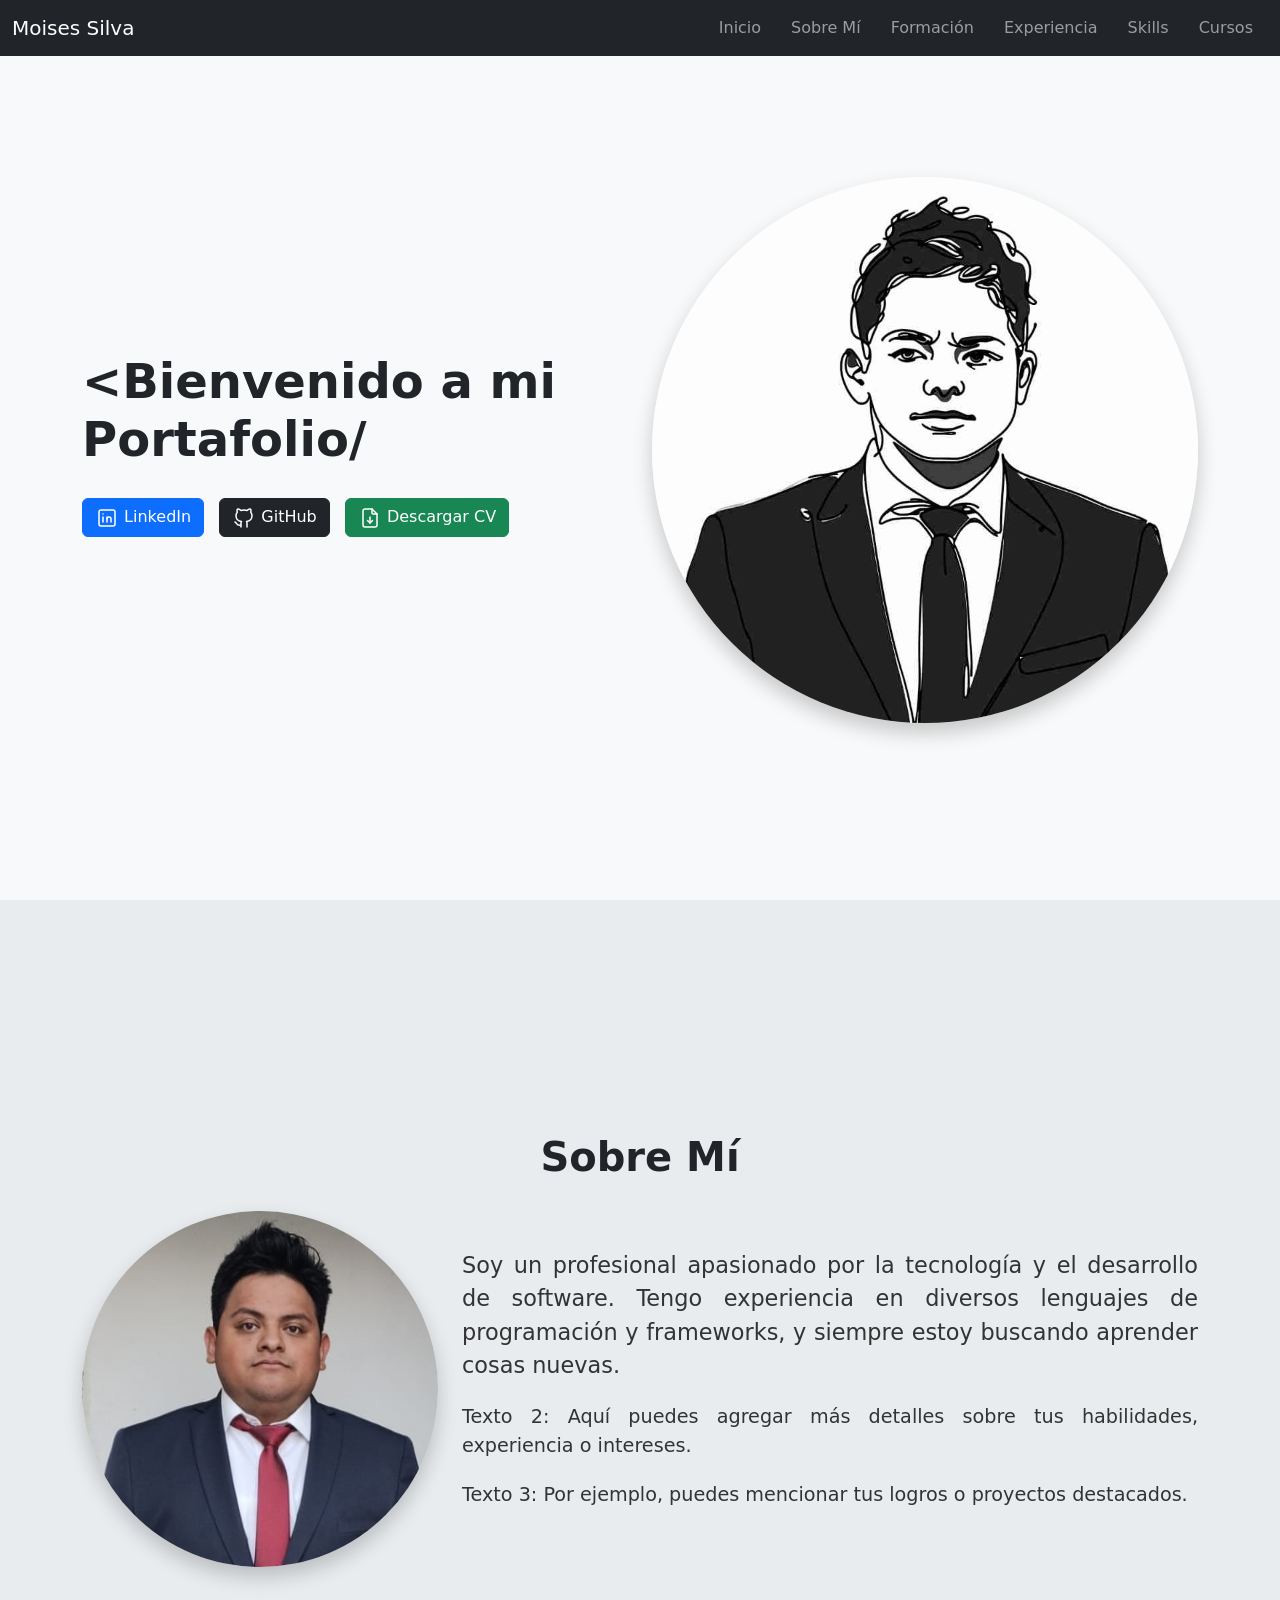
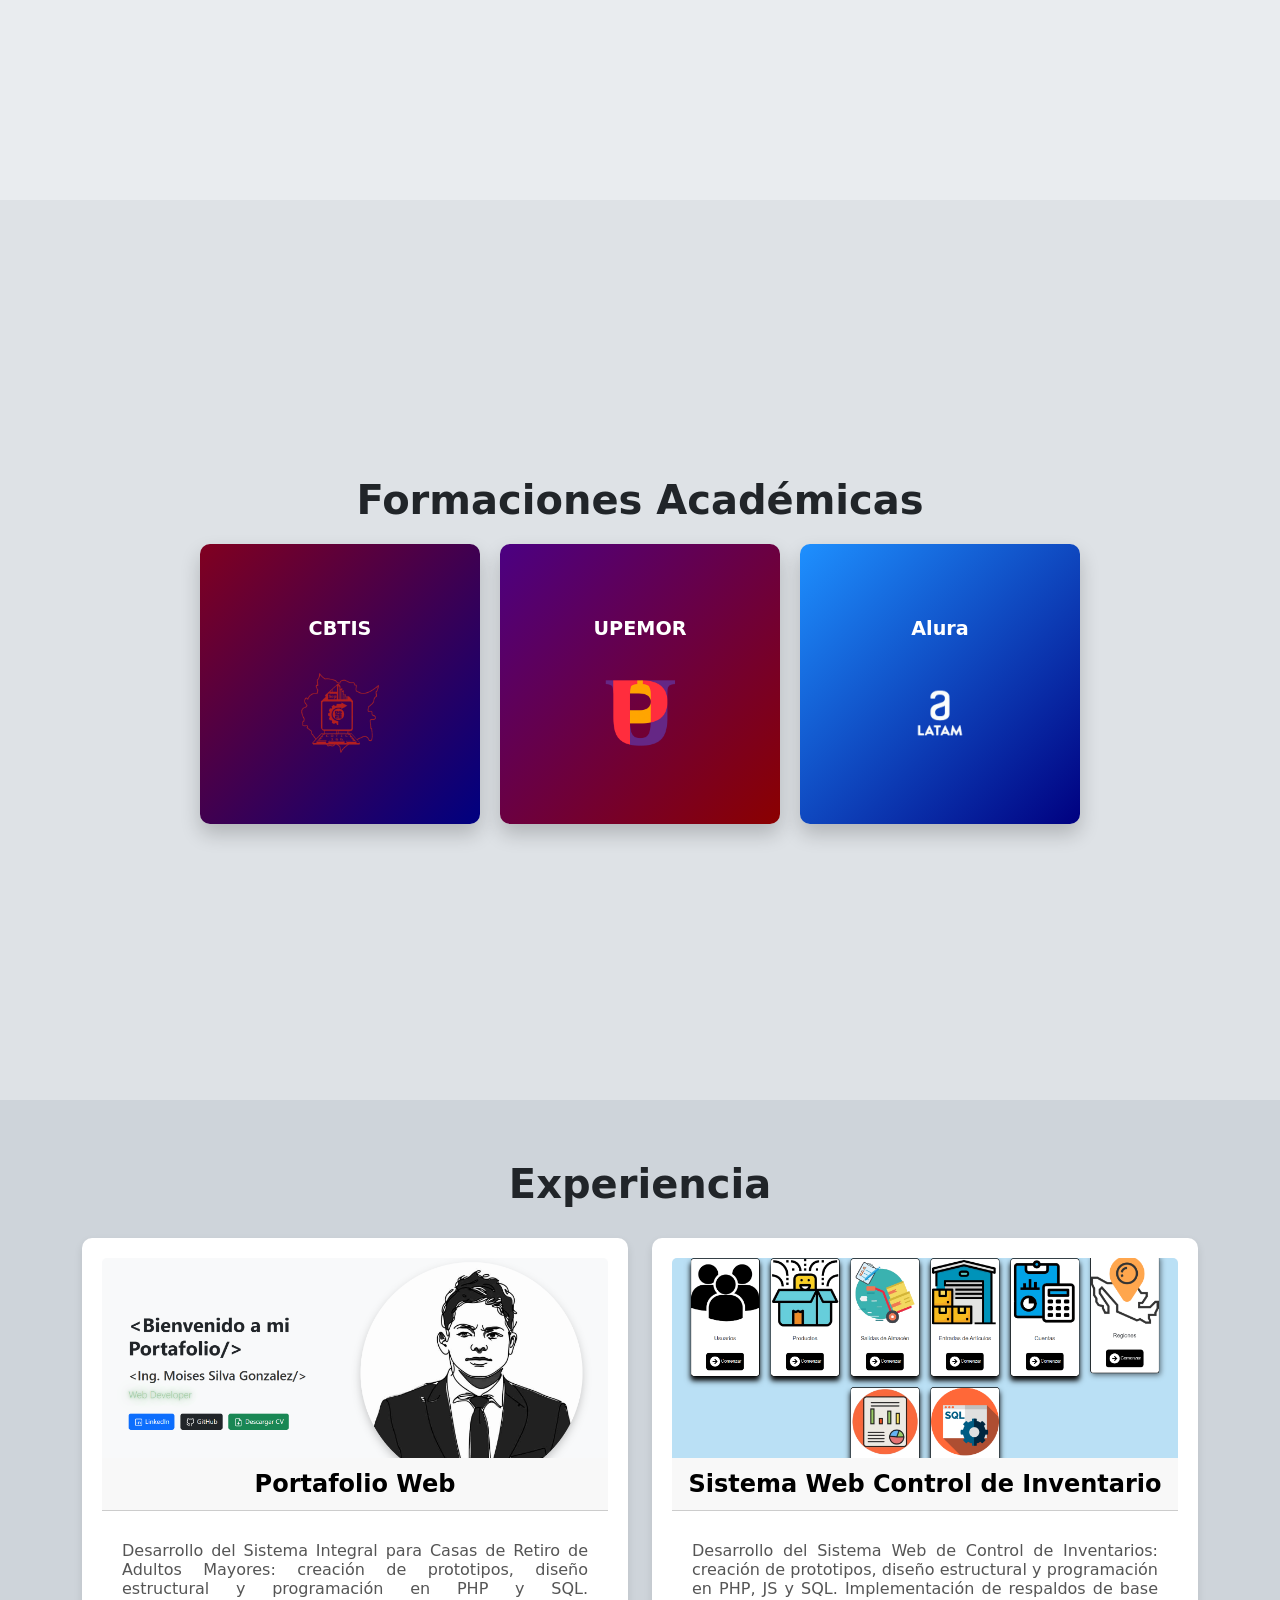
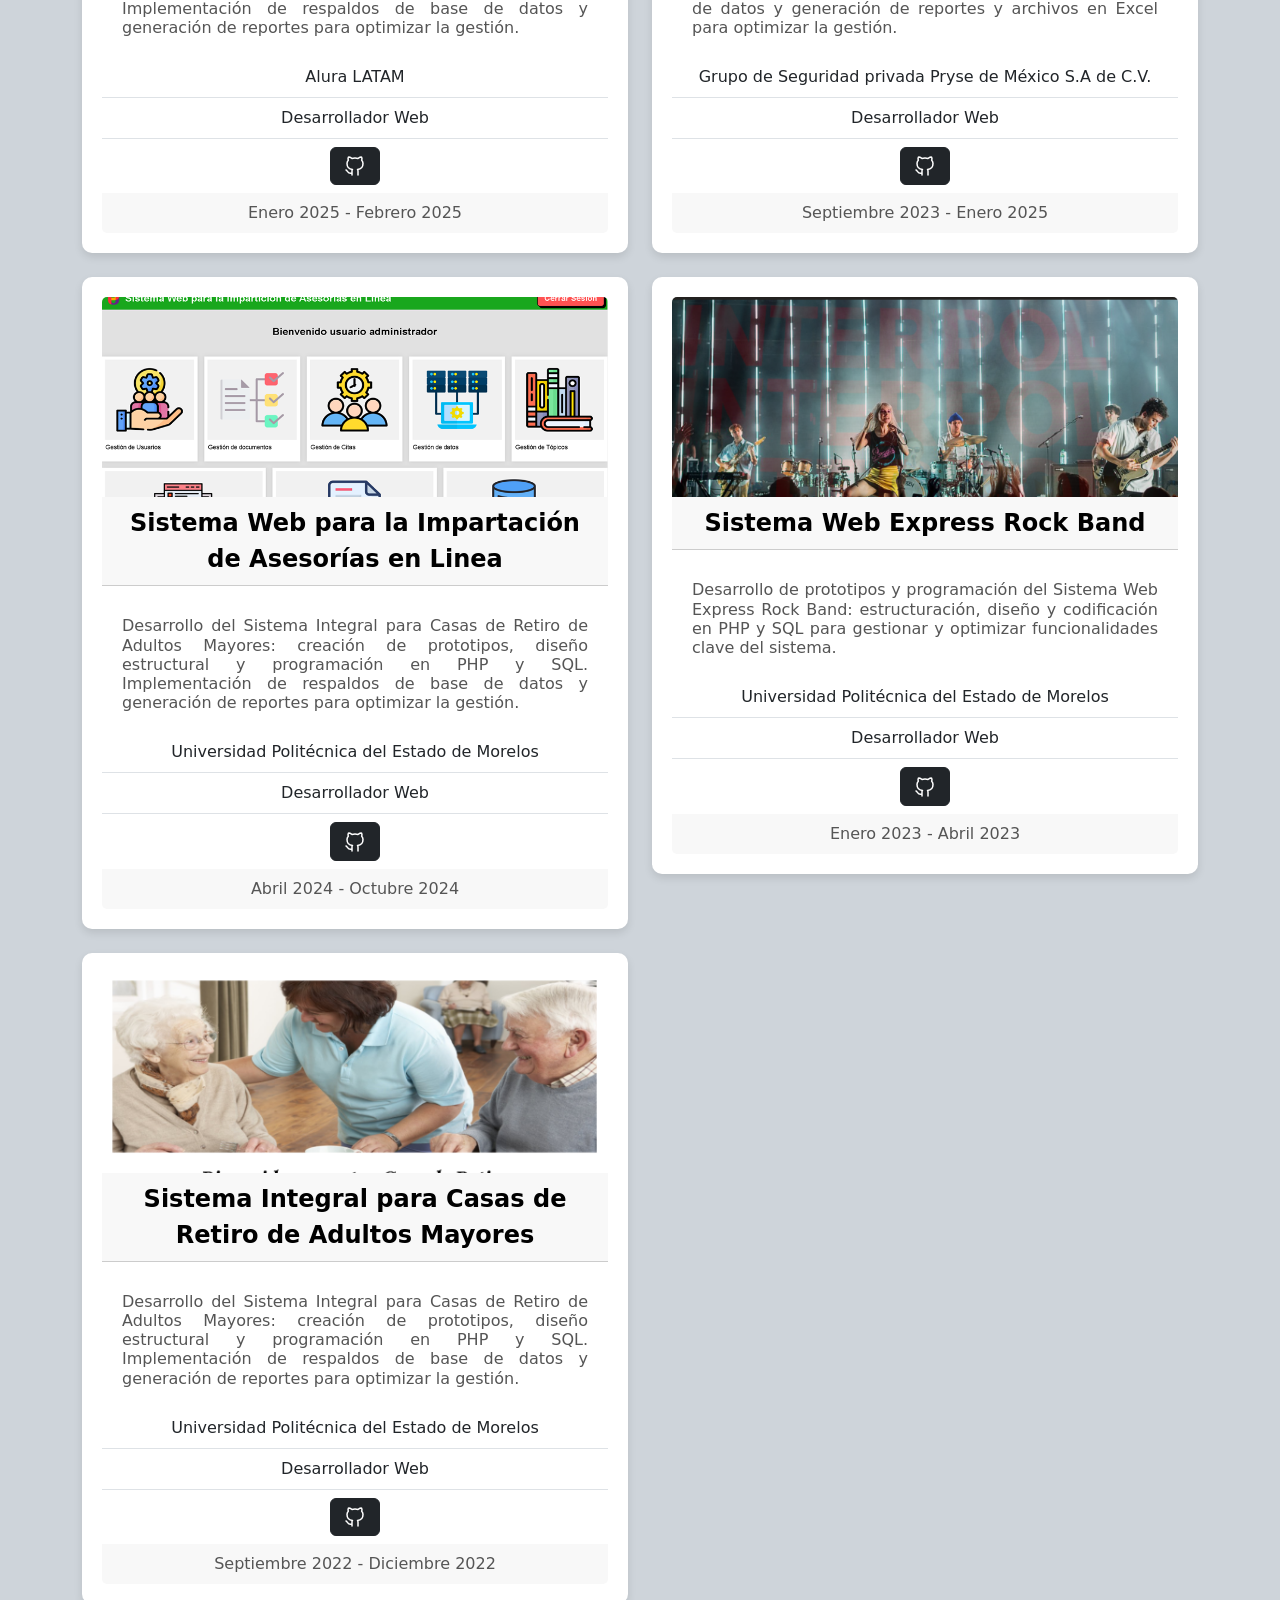
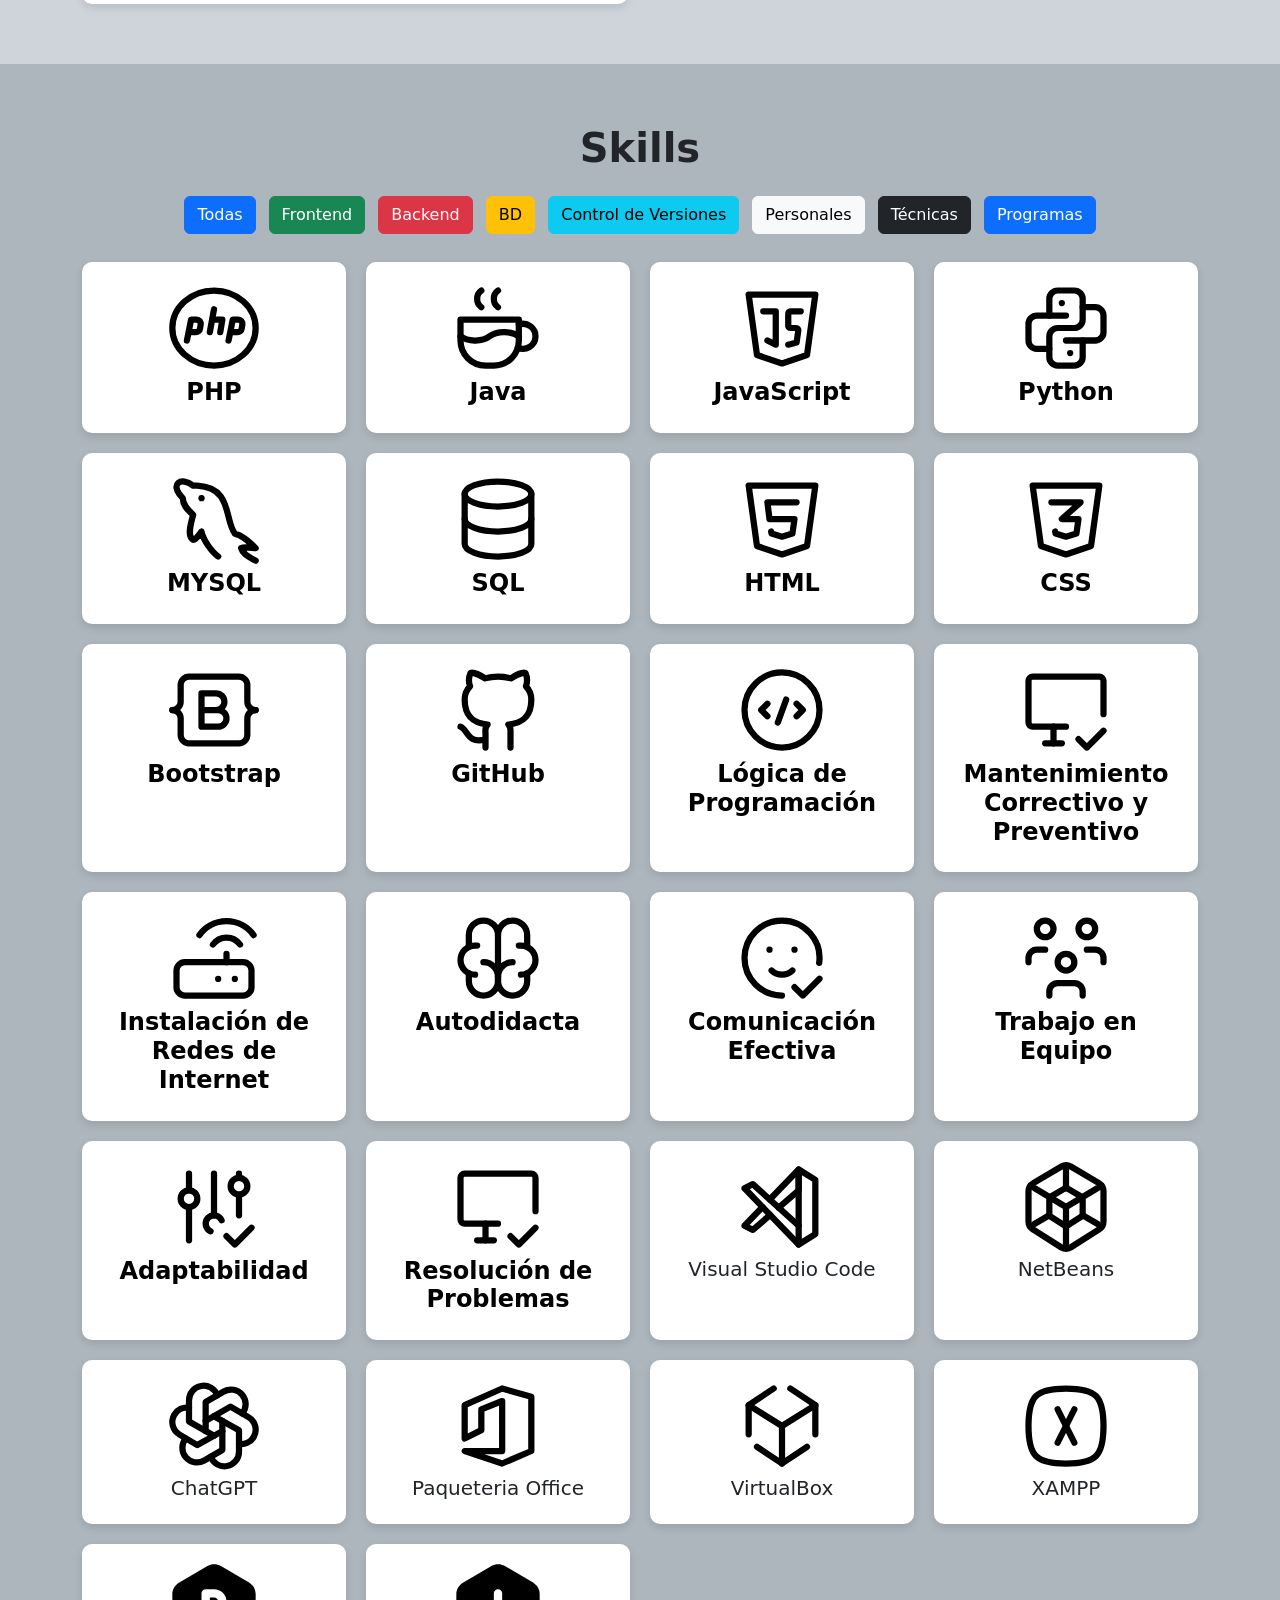
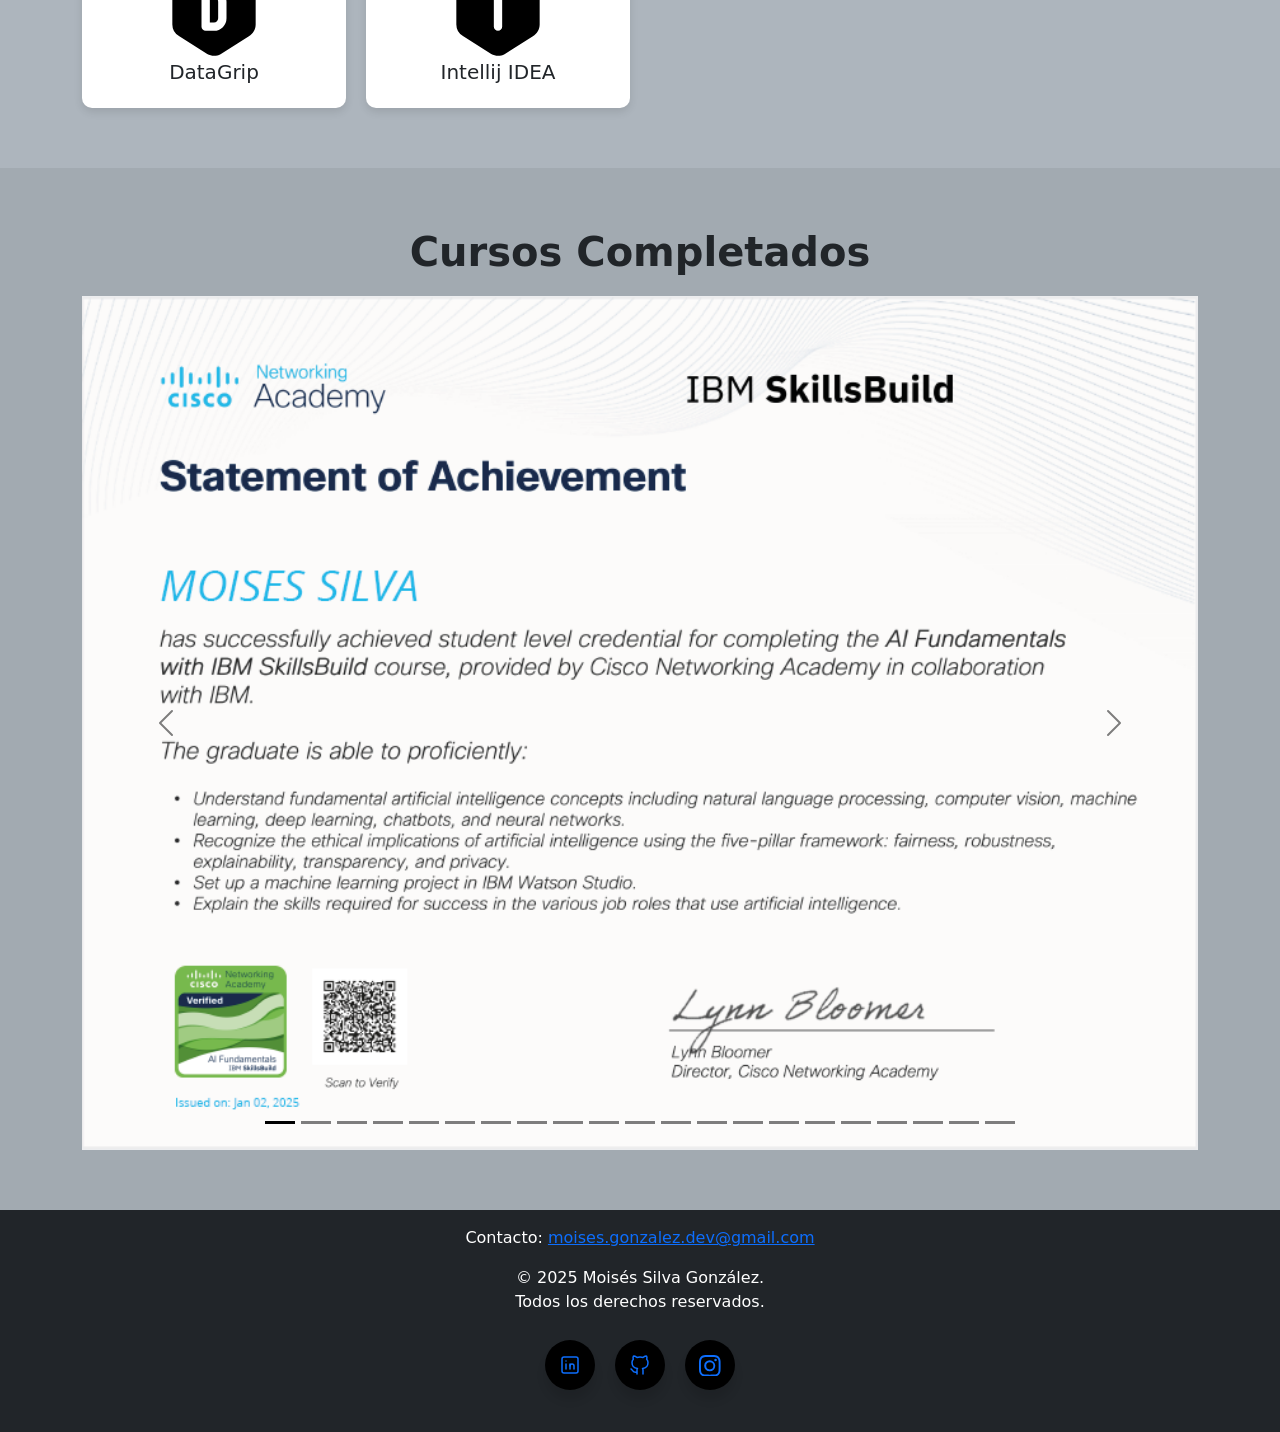
==== Dev_Portafolio.html @ c364f74c "Add files via upload" ====
<!DOCTYPE html>
<html lang="en">
<head>
    <meta charset="UTF-8">
    <meta name="viewport" content="width=device-width, initial-scale=1.0">
    <title>Sitio Web</title>
    <!-- Bootstrap 5.3.0 CSS -->
    <link href="https://cdn.jsdelivr.net/npm/bootstrap@5.3.0/dist/css/bootstrap.min.css" rel="stylesheet">

    <!-- Bootstrap 5.3.0 JS (incluye Popper.js) -->
    <script src="https://cdn.jsdelivr.net/npm/bootstrap@5.3.0/dist/js/bootstrap.bundle.min.js"></script>

    <!-- jQuery (solo si es necesario para tu proyecto) -->
    <script src="https://ajax.googleapis.com/ajax/libs/jquery/3.7.1/jquery.min.js"></script>

    <link rel="stylesheet" href="css/nav.css" type="text/css">
    <link rel="stylesheet" href="css/seccion_inicio.css" type="text/css">
    <link rel="stylesheet" href="css/seccion_sobre.css" type="text/css">
    <link rel="stylesheet" href="css/seccion_formacion.css" type="text/css">
    <link rel="stylesheet" href="css/seccion_experiencia.css" type="text/css">
    <link rel="stylesheet" href="css/seccion_skills.css" type="text/css">
    <link rel="stylesheet" href="css/footer.css" type="text/css">
</head>
<body>
    <!-- Navbar fijo -->
    <nav class="navbar navbar-expand-lg navbar-dark bg-dark fixed-top">
        <div class="container-fluid">
            <a class="navbar-brand" href="#inicio">Moises Silva</a>
            <button class="navbar-toggler" type="button" data-bs-toggle="collapse" data-bs-target="#navbarNav" aria-controls="navbarNav" aria-expanded="false" aria-label="Toggle navigation">
                <span class="navbar-toggler-icon"></span>
            </button>
            <div class="collapse navbar-collapse" id="navbarNav">
                <ul class="navbar-nav ms-auto">
                    <li class="nav-item"><a class="nav-link" href="#inicio">Inicio</a></li>
                    <li class="nav-item"><a class="nav-link" href="#sobre-mi">Sobre Mí</a></li>
                    <li class="nav-item"><a class="nav-link" href="#formaciones">Formación</a></li>
                    <li class="nav-item"><a class="nav-link" href="#experiencia">Experiencia</a></li>
                    <li class="nav-item"><a class="nav-link" href="#skills">Skills</a></li>
                    <li class="nav-item"><a class="nav-link" href="#curso">Cursos</a></li>
                </ul>
            </div>
        </div>
    </nav>

    <!-- Sección de Inicio -->
    <section id="inicio">
        <div class="container">
            <div class="row align-items-center">
                <!-- Columna izquierda: Texto y botones -->
                <div class="col-md-6">
                    <h1 id="bienvenido"></h1>
                    <h2 id="nombre"></h2>
                    <p id="profesion" class="lead"></p>
                    <div class="botones">
                        <a href="https://www.linkedin.com/in/moises-silva-gonzalez-07a4a12ba/" target="_blank" class="btn btn-primary">
                            <i class="bi bi-linkedin"></i> 
                            <svg xmlns="http://www.w3.org/2000/svg" viewBox="0 0 24 24" fill="none" stroke="currentColor" stroke-linecap="round" stroke-linejoin="round" width="24" height="24" stroke-width="1.5">
                                <path d="M4 4m0 2a2 2 0 0 1 2 -2h12a2 2 0 0 1 2 2v12a2 2 0 0 1 -2 2h-12a2 2 0 0 1 -2 -2z"></path>
                                <path d="M8 11l0 5"></path>
                                <path d="M8 8l0 .01"></path>
                                <path d="M12 16l0 -5"></path>
                                <path d="M16 16v-3a2 2 0 0 0 -4 0"></path>
                            </svg>
                            LinkedIn
                        </a>
                        <a href="https://github.com/Moises-Silva-Dev" target="_blank" class="btn btn-dark">
                            <i class="bi bi-github"></i>
                            <svg xmlns="http://www.w3.org/2000/svg" viewBox="0 0 24 24" fill="none" stroke="currentColor" stroke-linecap="round" stroke-linejoin="round" width="24" height="24" stroke-width="1.5">
                                <path d="M9 19c-4.3 1.4 -4.3 -2.5 -6 -3m12 5v-3.5c0 -1 .1 -1.4 -.5 -2c2.8 -.3 5.5 -1.4 5.5 -6a4.6 4.6 0 0 0 -1.3 -3.2a4.2 4.2 0 0 0 -.1 -3.2s-1.1 -.3 -3.5 1.3a12.3 12.3 0 0 0 -6.2 0c-2.4 -1.6 -3.5 -1.3 -3.5 -1.3a4.2 4.2 0 0 0 -.1 3.2a4.6 4.6 0 0 0 -1.3 3.2c0 4.6 2.7 5.7 5.5 6c-.6 .6 -.6 1.2 -.5 2v3.5"></path>
                            </svg> 
                            GitHub
                        </a>
                        <a href="cv.pdf" download class="btn btn-success">
                            <i class="bi bi-download"></i> 
                            <svg xmlns="http://www.w3.org/2000/svg" viewBox="0 0 24 24" fill="none" stroke="currentColor" stroke-linecap="round" stroke-linejoin="round" width="24" height="24" stroke-width="1.5">
                                <path d="M14 3v4a1 1 0 0 0 1 1h4"></path>
                                <path d="M17 21h-10a2 2 0 0 1 -2 -2v-14a2 2 0 0 1 2 -2h7l5 5v11a2 2 0 0 1 -2 2z"></path>
                                <path d="M12 17v-6"></path>
                                <path d="M9.5 14.5l2.5 2.5l2.5 -2.5"></path>
                            </svg>
                            Descargar CV
                        </a>
                    </div>
                </div>
                <!-- Columna derecha: Imagen -->
                <div class="col-md-6 text-center">
                    <img src="img/principal.jpg" alt="Moises Silva" class="img-fluid rounded-circle">
                </div>
            </div>
        </div>
    </section>

    <section id="sobre-mi">
        <div class="container">
            <center><h2>Sobre Mí</h2></center>
            <div class="row align-items-center">
                <!-- Columna izquierda: Foto -->
                <div class="col-md-4 text-center">
                    <img src="img/profile.jpg" alt="Moises Silva" class="img-fluid">
                </div>
                <!-- Columna derecha: Información -->
                <div class="col-md-8">
                    <p class="lead">Soy un profesional apasionado por la tecnología y el desarrollo de software. Tengo experiencia en diversos lenguajes de programación y frameworks, y siempre estoy buscando aprender cosas nuevas.</p>
                    <p>Texto 2: Aquí puedes agregar más detalles sobre tus habilidades, experiencia o intereses.</p>
                    <p>Texto 3: Por ejemplo, puedes mencionar tus logros o proyectos destacados.</p>
                </div>
            </div>
        </div>
    </section>

    <section id="formaciones">
        <div class="container">
            <h2>Formaciones Académicas</h2>
            <div class="formaciones-grid">
                <!-- Tarjeta 1: CBTis -->
                <div class="Cardfor" style="--color1: #000080; --color2: #800020;">
                    <div class="Cardfor-front-content">
                        <center>
                            <p>CBTIS</p>
                            <img src="img/cbtis.png" alt="CBTis" class="logo-img">
                        </center>
                    </div>
                    <div class="Cardfor-content">
                        <p class="Cardfor-heading">Centro de Bachillerato Tecnológico Industrial y de Servicios No. 166 "Pablo Torres Burgos"</p>
                        <p>Técnico en Programación</p>
                        <p>2017 - 2020</p>
                    </div>
                </div>

                <!-- Tarjeta 2: UPEMOR -->
                <div class="Cardfor" style="--color1: #8B0000; --color2: #4B0082;">
                    <div class="Cardfor-front-content">
                        <center>
                            <p>UPEMOR</p>
                            <img src="img/upemor.png" alt="UPEMOR" class="logo-img">
                        </center>
                    </div>
                    <div class="Cardfor-content">
                        <p class="Cardfor-heading">Universidad Politécnica del Estado de Morelos</p>
                        <p>Ingeniero en Tecnologías de la Información</p>
                        <p>2020 - 2024</p>
                    </div>
                </div>

                <!-- Tarjeta 3: Alura -->
                <div class="Cardfor" style="--color1: #000080; --color2: #1E90FF;">
                    <div class="Cardfor-front-content">
                        <center>
                            <p>Alura</p>
                            <img src="img/alura.png" alt="Alura" class="logo-img">
                        </center>
                    </div>
                    <div class="Cardfor-content">
                        <p class="Cardfor-heading">Alura LATAM</p>
                        <p>Programador Junior</p>
                        <p>2024 - 2025</p>
                    </div>
                </div>
            </div>
        </div>
    </section>

    <section id="experiencia">
        <div class="container">
            <center><h2>Experiencia</h2></center>
            <div class="row row-cols-1 row-cols-md-2 g-4">
                <!-- Tarjeta 1 -->
                <div class="col">
                    <div class="card card-1">
                        <img src="img/portafolio.png" class="card-img-top" alt="...">
                        <div class="card-header card-title">
                            Portafolio Web
                        </div>
                        <div class="card-body">
                            <h1 class="card-text">
                                Desarrollo del Sistema Integral para Casas de Retiro de Adultos Mayores: creación de prototipos, diseño estructural y programación en PHP y SQL. Implementación de respaldos de base de datos y generación de reportes para optimizar la gestión.
                            </h1>
                        </div>
                        <ul class="list-group list-group-flush">
                            <li class="list-group-item">
                                Alura LATAM
                            </li>
                            <li class="list-group-item">
                                Desarrollador Web
                            </li>
                            <li class="list-group-item">
                                <a class="btn btn-dark">
                                    <svg xmlns="http://www.w3.org/2000/svg" viewBox="0 0 24 24" fill="none" stroke="white" stroke-linecap="round" stroke-linejoin="round" width="24" height="24" stroke-width="1.5">
                                        <path d="M9 19c-4.3 1.4 -4.3 -2.5 -6 -3m12 5v-3.5c0 -1 .1 -1.4 -.5 -2c2.8 -.3 5.5 -1.4 5.5 -6a4.6 4.6 0 0 0 -1.3 -3.2a4.2 4.2 0 0 0 -.1 -3.2s-1.1 -.3 -3.5 1.3a12.3 12.3 0 0 0 -6.2 0c-2.4 -1.6 -3.5 -1.3 -3.5 -1.3a4.2 4.2 0 0 0 -.1 3.2a4.6 4.6 0 0 0 -1.3 3.2c0 4.6 2.7 5.7 5.5 6c-.6 .6 -.6 1.2 -.5 2v3.5"></path>
                                    </svg>
                                </a>
                            </li>
                        </ul>
                        <div class="card-footer">
                            <small class="card-text"> 
                                Enero 2025 - Febrero 2025
                            </small>
                        </div>
                    </div>
                </div>
                <!-- Tarjeta 2-->
                <div class="col">
                    <div class="card card-2">
                        <img src="img/almacen.png" class="card-img-top" alt="...">
                        <div class="card-header card-title">
                            Sistema Web Control de Inventario
                        </div>
                        <div class="card-body">
                            <h1 class="card-text">
                                Desarrollo del Sistema Web de Control de Inventarios: creación de prototipos, diseño estructural y programación en PHP, JS y SQL. Implementación de respaldos de base de datos y generación de reportes y archivos en Excel para optimizar la gestión.
                            </h1>
                        </div>
                        <ul class="list-group list-group-flush">
                            <li class="list-group-item">
                                Grupo de Seguridad privada Pryse de México S.A de C.V.
                            </li>
                            <li class="list-group-item">
                                Desarrollador Web
                            </li>
                            <li class="list-group-item">
                                <a class="btn btn-dark">
                                    <svg xmlns="http://www.w3.org/2000/svg" viewBox="0 0 24 24" fill="none" stroke="white" stroke-linecap="round" stroke-linejoin="round" width="24" height="24" stroke-width="1.5">
                                        <path d="M9 19c-4.3 1.4 -4.3 -2.5 -6 -3m12 5v-3.5c0 -1 .1 -1.4 -.5 -2c2.8 -.3 5.5 -1.4 5.5 -6a4.6 4.6 0 0 0 -1.3 -3.2a4.2 4.2 0 0 0 -.1 -3.2s-1.1 -.3 -3.5 1.3a12.3 12.3 0 0 0 -6.2 0c-2.4 -1.6 -3.5 -1.3 -3.5 -1.3a4.2 4.2 0 0 0 -.1 3.2a4.6 4.6 0 0 0 -1.3 3.2c0 4.6 2.7 5.7 5.5 6c-.6 .6 -.6 1.2 -.5 2v3.5"></path>
                                    </svg>
                                </a>
                            </li>
                        </ul>
                        <div class="card-footer">
                            <small class="card-text"> 
                                Septiembre 2023 - Enero 2025
                            </small>
                        </div>
                    </div>
                </div>
                <!-- Tarjeta 3 -->
                <div class="col">
                    <div class="card card-3">
                        <img src="img/asesoria.png" class="card-img-top" alt="...">
                        <div class="card-header card-title">
                            Sistema Web para la Impartación de Asesorías en Linea
                        </div>
                        <div class="card-body">
                            <h1 class="card-text">
                                Desarrollo del Sistema Integral para Casas de Retiro de Adultos Mayores: creación de prototipos, diseño estructural y programación en PHP y SQL. Implementación de respaldos de base de datos y generación de reportes para optimizar la gestión.
                            </h1>
                        </div>
                        <ul class="list-group list-group-flush">
                            <li class="list-group-item">
                                Universidad Politécnica del Estado de Morelos
                            </li>
                            <li class="list-group-item">
                                Desarrollador Web
                            </li>
                            <li class="list-group-item">
                                <a class="btn btn-dark">
                                    <svg xmlns="http://www.w3.org/2000/svg" viewBox="0 0 24 24" fill="none" stroke="white" stroke-linecap="round" stroke-linejoin="round" width="24" height="24" stroke-width="1.5">
                                        <path d="M9 19c-4.3 1.4 -4.3 -2.5 -6 -3m12 5v-3.5c0 -1 .1 -1.4 -.5 -2c2.8 -.3 5.5 -1.4 5.5 -6a4.6 4.6 0 0 0 -1.3 -3.2a4.2 4.2 0 0 0 -.1 -3.2s-1.1 -.3 -3.5 1.3a12.3 12.3 0 0 0 -6.2 0c-2.4 -1.6 -3.5 -1.3 -3.5 -1.3a4.2 4.2 0 0 0 -.1 3.2a4.6 4.6 0 0 0 -1.3 3.2c0 4.6 2.7 5.7 5.5 6c-.6 .6 -.6 1.2 -.5 2v3.5"></path>
                                    </svg>
                                </a>
                            </li>
                        </ul>
                        <div class="card-footer">
                            <small class="card-text"> 
                                Abril 2024 - Octubre 2024
                            </small>
                        </div>
                    </div>
                </div>
                <!-- Tarjeta 4 -->
                <div class="col">
                    <div class="card card-4">
                        <img src="img/rock.png" class="card-img-top" alt="...">
                        <div class="card-header card-title">
                            Sistema Web Express Rock Band
                        </div>
                        <div class="card-body">
                            <h1 class="card-text">
                                Desarrollo de prototipos y programación del Sistema Web Express Rock Band: estructuración, diseño y codificación en PHP y SQL para gestionar y optimizar funcionalidades clave del sistema.                            </h1>
                        </div>
                        <ul class="list-group list-group-flush">
                            <li class="list-group-item">
                                Universidad Politécnica del Estado de Morelos
                            </li>
                            <li class="list-group-item">
                                Desarrollador Web
                            </li>
                            <li class="list-group-item">
                                <a class="btn btn-dark">
                                    <svg xmlns="http://www.w3.org/2000/svg" viewBox="0 0 24 24" fill="none" stroke="white" stroke-linecap="round" stroke-linejoin="round" width="24" height="24" stroke-width="1.5">
                                        <path d="M9 19c-4.3 1.4 -4.3 -2.5 -6 -3m12 5v-3.5c0 -1 .1 -1.4 -.5 -2c2.8 -.3 5.5 -1.4 5.5 -6a4.6 4.6 0 0 0 -1.3 -3.2a4.2 4.2 0 0 0 -.1 -3.2s-1.1 -.3 -3.5 1.3a12.3 12.3 0 0 0 -6.2 0c-2.4 -1.6 -3.5 -1.3 -3.5 -1.3a4.2 4.2 0 0 0 -.1 3.2a4.6 4.6 0 0 0 -1.3 3.2c0 4.6 2.7 5.7 5.5 6c-.6 .6 -.6 1.2 -.5 2v3.5"></path>
                                    </svg>
                                </a>
                            </li>
                        </ul>
                        <div class="card-footer">
                            <small class="card-text"> 
                                Enero 2023 - Abril 2023
                            </small>
                        </div>
                    </div>
                </div>
                <!-- Tarjeta 5 -->
                <div class="col">
                    <div class="card border-success card-5">
                        <img src="img/retiro.png" class="card-img-top" alt="...">
                        <div class="card-header card-title">
                            Sistema Integral para Casas de Retiro de Adultos Mayores
                        </div>
                        <div class="card-body">
                            <h1 class="card-text">
                                Desarrollo del Sistema Integral para Casas de Retiro de Adultos Mayores: creación de prototipos, diseño estructural y programación en PHP y SQL. Implementación de respaldos de base de datos y generación de reportes para optimizar la gestión.
                            </h1>
                        </div>
                        <ul class="list-group list-group-flush">
                            <li class="list-group-item">
                                Universidad Politécnica del Estado de Morelos
                            </li>
                            <li class="list-group-item">
                                Desarrollador Web
                            </li>
                            <li class="list-group-item">
                                <a class="btn btn-dark">
                                    <svg xmlns="http://www.w3.org/2000/svg" viewBox="0 0 24 24" fill="none" stroke="white" stroke-linecap="round" stroke-linejoin="round" width="24" height="24" stroke-width="1.5">
                                        <path d="M9 19c-4.3 1.4 -4.3 -2.5 -6 -3m12 5v-3.5c0 -1 .1 -1.4 -.5 -2c2.8 -.3 5.5 -1.4 5.5 -6a4.6 4.6 0 0 0 -1.3 -3.2a4.2 4.2 0 0 0 -.1 -3.2s-1.1 -.3 -3.5 1.3a12.3 12.3 0 0 0 -6.2 0c-2.4 -1.6 -3.5 -1.3 -3.5 -1.3a4.2 4.2 0 0 0 -.1 3.2a4.6 4.6 0 0 0 -1.3 3.2c0 4.6 2.7 5.7 5.5 6c-.6 .6 -.6 1.2 -.5 2v3.5"></path>
                                    </svg>
                                </a>
                            </li>
                        </ul>
                        <div class="card-footer">
                            <small class="card-text"> 
                                Septiembre 2022 - Diciembre 2022
                            </small>
                        </div>
                    </div>
                </div>
            </div>
        </div>
    </section>

    <section id="skills">
        <div class="container">
            <h2>Skills</h2>
            <!-- Botones de filtrado -->
            <div class="text-center mb-4">
                <button class="btn btn-primary m-1" data-filter="all">Todas</button>
                <button class="btn btn-success m-1" data-filter="frontend">Frontend</button>
                <button class="btn btn-danger m-1" data-filter="backend">Backend</button>
                <button class="btn btn-warning m-1" data-filter="database">BD</button>
                <button class="btn btn-info m-1" data-filter="version-control">Control de Versiones</button>
                <button class="btn btn-light m-1" data-filter="personal">Personales</button>
                <button class="btn btn-dark m-1" data-filter="technical">Técnicas</button>
                <button class="btn btn-primary m-1" data-filter="programs">Programas</button>
            </div>
            <!-- Grid de tarjetas -->
            <div class="skills-grid">
                <!-- Tarjeta 1: PHP -->
                <div class="card p-3" data-category="backend" data-color="#7a86b8">
                    <center>
                        <svg xmlns="http://www.w3.org/2000/svg" viewBox="0 0 24 24" fill="none" stroke="currentColor" stroke-linecap="round" stroke-linejoin="round" width="100" height="100" stroke-width="1.5"> 
                            <path d="M12 12m-10 0a10 9 0 1 0 20 0a10 9 0 1 0 -20 0"></path> <path d="M5.5 15l.395 -1.974l.605 -3.026h1.32a1 1 0 0 1 .986 1.164l-.167 1a1 1 0 0 1 -.986 .836h-1.653"></path> 
                            <path d="M15.5 15l.395 -1.974l.605 -3.026h1.32a1 1 0 0 1 .986 1.164l-.167 1a1 1 0 0 1 -.986 .836h-1.653"></path> 
                            <path d="M12 7.5l-1 5.5"></path> 
                            <path d="M11.6 10h2.4l-.5 3"></path> 
                        </svg> 
                        <h5 class="card-title">PHP</h5>
                    </center>
                </div>
                <!-- Tarjeta 2: Java -->
                <div class="card p-3" data-category="backend" data-color="#007396">
                    <center>
                        <svg xmlns="http://www.w3.org/2000/svg" viewBox="0 0 24 24" fill="none" stroke="currentColor" stroke-linecap="round" stroke-linejoin="round" width="100" height="100" stroke-width="1.5"> 
                            <path d="M3 14c.83 .642 2.077 1.017 3.5 1c1.423 .017 2.67 -.358 3.5 -1c.83 -.642 2.077 -1.017 3.5 -1c1.423 -.017 2.67 .358 3.5 1"></path> 
                            <path d="M8 3a2.4 2.4 0 0 0 -1 2a2.4 2.4 0 0 0 1 2"></path> 
                            <path d="M12 3a2.4 2.4 0 0 0 -1 2a2.4 2.4 0 0 0 1 2"></path> 
                            <path d="M3 10h14v5a6 6 0 0 1 -6 6h-2a6 6 0 0 1 -6 -6v-5z"></path> 
                            <path d="M16.746 16.726a3 3 0 1 0 .252 -5.555"></path> 
                        </svg> 
                        <h5 class="card-title">Java</h5>
                    </center>
                    
                </div>
                <!-- Tarjeta 3: JavaScript -->
                <div class="card p-3" data-category="frontend" data-color="#ffe100bd">
                    <center>
                        <svg xmlns="http://www.w3.org/2000/svg" viewBox="0 0 24 24" fill="none" stroke="currentColor" stroke-linecap="round" stroke-linejoin="round" width="100" height="100" stroke-width="1.5"> 
                            <path d="M20 4l-2 14.5l-6 2l-6 -2l-2 -14.5z"></path> 
                            <path d="M7.5 8h3v8l-2 -1"></path> 
                            <path d="M16.5 8h-2.5a.5 .5 0 0 0 -.5 .5v3a.5 .5 0 0 0 .5 .5h1.423a.5 .5 0 0 1 .495 .57l-.418 2.93l-2 .5"></path> 
                        </svg> 
                        <h5 class="card-title">JavaScript</h5>
                    </center>
                </div>
                <!-- Tarjeta 4: Python -->
                <div class="card p-3" data-category="backend" data-color="#306998">
                    <center>
                        <svg xmlns="http://www.w3.org/2000/svg" viewBox="0 0 24 24" fill="none" stroke="currentColor" stroke-linecap="round" stroke-linejoin="round" width="100" height="100" stroke-width="1.5"> 
                            <path d="M12 9h-7a2 2 0 0 0 -2 2v4a2 2 0 0 0 2 2h3"></path> <path d="M12 15h7a2 2 0 0 0 2 -2v-4a2 2 0 0 0 -2 -2h-3"></path> 
                            <path d="M8 9v-4a2 2 0 0 1 2 -2h4a2 2 0 0 1 2 2v5a2 2 0 0 1 -2 2h-4a2 2 0 0 0 -2 2v5a2 2 0 0 0 2 2h4a2 2 0 0 0 2 -2v-4"></path> 
                            <path d="M11 6l0 .01"></path> <path d="M13 18l0 .01"></path> 
                        </svg> 
                        <h5 class="card-title">Python</h5>
                    </center>
                </div>
                <!-- Tarjeta 5: MYSQL -->
                <div class="card p-3" data-category="database" data-color="#00758F">
                    <center>
                        <svg xmlns="http://www.w3.org/2000/svg" viewBox="0 0 24 24" fill="none" stroke="currentColor" stroke-linecap="round" stroke-linejoin="round" width="100" height="100" stroke-width="1.5">
                            <path d="M13 21c-1.427 -1.026 -3.59 -3.854 -4 -6c-.486 .77 -1.501 2 -2 2c-1.499 -.888 -.574 -3.973 0 -6c-1.596 -1.433 -2.468 -2.458 -2.5 -4c-3.35 -3.44 -.444 -5.27 2.5 -3h1c8.482 .5 6.421 8.07 9 11.5c2.295 .522 3.665 2.254 5 3.5c-2.086 -.2 -2.784 -.344 -3.5 0c.478 1.64 2.123 2.2 3.5 3"></path>
                            <path d="M9 7h.01"></path>
                        </svg>
                        <h5 class="card-title">MYSQL</h5>
                    </center>
                </div>
                <!-- Tarjeta 6: SQL -->
                <div class="card p-3" data-category="database" data-color="#F7DC6F">
                    <center>
                        <svg xmlns="http://www.w3.org/2000/svg" viewBox="0 0 24 24" fill="none" stroke="currentColor" stroke-linecap="round" stroke-linejoin="round" width="100" height="100" stroke-width="1.5">
                            <path d="M12 6m-8 0a8 3 0 1 0 16 0a8 3 0 1 0 -16 0"></path>
                            <path d="M4 6v6a8 3 0 0 0 16 0v-6"></path>
                            <path d="M4 12v6a8 3 0 0 0 16 0v-6"></path>
                        </svg>
                        <h5 class="card-title">SQL</h5>
                    </center>
                </div>
                <!-- Tarjeta 7: HTML -->
                <div class="card p-3" data-category="frontend" data-color="#E34F26">
                    <center>
                        <svg xmlns="http://www.w3.org/2000/svg" viewBox="0 0 24 24" fill="none" stroke="currentColor" stroke-linecap="round" stroke-linejoin="round" width="100" height="100" stroke-width="1.5"> 
                            <path d="M20 4l-2 14.5l-6 2l-6 -2l-2 -14.5z"></path> 
                            <path d="M15.5 8h-7l.5 4h6l-.5 3.5l-2.5 .75l-2.5 -.75l-.1 -.5"></path> 
                        </svg> 
                        <h5 class="card-title">HTML</h5>
                    </center>
                </div>
                <!-- Tarjeta 8: CSS -->
                <div class="card p-3" data-category="frontend" data-color="#0033FF">
                    <center>
                        <svg xmlns="http://www.w3.org/2000/svg" viewBox="0 0 24 24" fill="none" stroke="currentColor" stroke-linecap="round" stroke-linejoin="round" width="100" height="100" stroke-width="1.5"> 
                            <path d="M20 4l-2 14.5l-6 2l-6 -2l-2 -14.5z"></path> 
                            <path d="M8.5 8h7l-4.5 4h4l-.5 3.5l-2.5 .75l-2.5 -.75l-.1 -.5"></path> 
                        </svg>
                        <h5 class="card-title">CSS</h5> 
                    </center>
                </div>
                <!-- Tarjeta 9: framework -->
                <div class="card p-3" data-category="frontend" data-color="#5F00A0">
                    <center>
                        <svg xmlns="http://www.w3.org/2000/svg" viewBox="0 0 24 24" fill="none" stroke="currentColor" stroke-linecap="round" stroke-linejoin="round" width="100" height="100" stroke-width="1.5">
                            <path d="M2 12a2 2 0 0 0 2 -2v-4a2 2 0 0 1 2 -2h12a2 2 0 0 1 2 2v4a2 2 0 0 0 2 2"></path>
                            <path d="M2 12a2 2 0 0 1 2 2v4a2 2 0 0 0 2 2h12a2 2 0 0 0 2 -2v-4a2 2 0 0 1 2 -2"></path>
                            <path d="M9 16v-8h3.5a2 2 0 1 1 0 4h-3.5h4a2 2 0 1 1 0 4h-4z"></path>
                        </svg>
                        <h5 class="card-title">Bootstrap</h5>
                    </center>
                </div>
                <!-- Tarjeta 10: Github -->
                <div class="card p-3" data-category="version-control" data-color="#5b51db">
                    <center>
                        <svg xmlns="http://www.w3.org/2000/svg" viewBox="0 0 24 24" fill="none" stroke="currentColor" stroke-linecap="round" stroke-linejoin="round" width="100" height="100" stroke-width="1.5">
                            <path d="M9 19c-4.3 1.4 -4.3 -2.5 -6 -3m12 5v-3.5c0 -1 .1 -1.4 -.5 -2c2.8 -.3 5.5 -1.4 5.5 -6a4.6 4.6 0 0 0 -1.3 -3.2a4.2 4.2 0 0 0 -.1 -3.2s-1.1 -.3 -3.5 1.3a12.3 12.3 0 0 0 -6.2 0c-2.4 -1.6 -3.5 -1.3 -3.5 -1.3a4.2 4.2 0 0 0 -.1 3.2a4.6 4.6 0 0 0 -1.3 3.2c0 4.6 2.7 5.7 5.5 6c-.6 .6 -.6 1.2 -.5 2v3.5"></path>
                        </svg>
                        <h5 class="card-title">GitHub</h5>
                    </center>
                </div>
                <!-- Tarjeta 11: Tecnica -->
                <div class="card p-3" data-category="technical" data-color="#E83845">
                    <center>
                        <svg xmlns="http://www.w3.org/2000/svg" viewBox="0 0 24 24" fill="none" stroke="currentColor" stroke-linecap="round" stroke-linejoin="round" width="100" height="100" stroke-width="1.5">
                            <path d="M8.5 13.5l-1.5 -1.5l1.5 -1.5"></path>
                            <path d="M15.5 10.5l1.5 1.5l-1.5 1.5"></path>
                            <path d="M12 12m-9 0a9 9 0 1 0 18 0a9 9 0 1 0 -18 0"></path>
                            <path d="M13 9.5l-2 5.5"></path>
                        </svg>
                        <h5 class="card-title">Lógica de Programación</h5>
                    </center>
                </div>
                <!-- Tarjeta 12: Tecnica -->
                <div class="card p-3" data-category="technical" data-color="#808000">
                    <center>
                        <svg xmlns="http://www.w3.org/2000/svg" viewBox="0 0 24 24" fill="none" stroke="currentColor" stroke-linecap="round" stroke-linejoin="round" width="100" height="100" stroke-width="1.5">
                            <path d="M12 16h-8a1 1 0 0 1 -1 -1v-10a1 1 0 0 1 1 -1h16a1 1 0 0 1 1 1v8"></path>
                            <path d="M15 19l2 2l4 -4"></path>
                            <path d="M7 20h4"></path>
                            <path d="M9 16v4"></path>
                        </svg>
                        <h5 class="card-title">Mantenimiento Correctivo y Preventivo</h5>
                    </center>
                </div>
                <!-- Tarjeta 13: Tecnica -->
                <div class="card p-3" data-category="technical" data-color="#11551A">
                    <center>
                        <svg xmlns="http://www.w3.org/2000/svg" viewBox="0 0 24 24" fill="none" stroke="currentColor" stroke-linecap="round" stroke-linejoin="round" width="100" height="100" stroke-width="1.5">
                            <path d="M3 13m0 2a2 2 0 0 1 2 -2h14a2 2 0 0 1 2 2v4a2 2 0 0 1 -2 2h-14a2 2 0 0 1 -2 -2z"></path>
                            <path d="M17 17l0 .01"></path>
                            <path d="M13 17l0 .01"></path>
                            <path d="M15 13l0 -2"></path>
                            <path d="M11.75 8.75a4 4 0 0 1 6.5 0"></path>
                            <path d="M8.5 6.5a8 8 0 0 1 13 0"></path>
                        </svg>
                        <h5 class="card-title">Instalación de Redes de Internet</h5>
                    </center>
                </div>
                <!-- Tarjeta 14: Personal -->
                <div class="card p-3" data-category="personal" data-color="#B74113">
                    <center>
                        <svg xmlns="http://www.w3.org/2000/svg" viewBox="0 0 24 24" fill="none" stroke="currentColor" stroke-linecap="round" stroke-linejoin="round" width="100" height="100" stroke-width="1.5">
                            <path d="M15.5 13a3.5 3.5 0 0 0 -3.5 3.5v1a3.5 3.5 0 0 0 7 0v-1.8"></path>
                            <path d="M8.5 13a3.5 3.5 0 0 1 3.5 3.5v1a3.5 3.5 0 0 1 -7 0v-1.8"></path>
                            <path d="M17.5 16a3.5 3.5 0 0 0 0 -7h-.5"></path>
                            <path d="M19 9.3v-2.8a3.5 3.5 0 0 0 -7 0"></path>
                            <path d="M6.5 16a3.5 3.5 0 0 1 0 -7h.5"></path>
                            <path d="M5 9.3v-2.8a3.5 3.5 0 0 1 7 0v10"></path>
                        </svg>
                        <h5 class="card-title">Autodidacta</h5>
                    </center>
                </div>
                <!-- Tarjeta 15: Personal -->
                <div class="card p-3" data-category="personal" data-color="#6D0026">
                    <center>
                        <svg xmlns="http://www.w3.org/2000/svg" viewBox="0 0 24 24" fill="none" stroke="currentColor" stroke-linecap="round" stroke-linejoin="round" width="100" height="100" stroke-width="1.5">
                            <path d="M20.925 13.163a8.998 8.998 0 0 0 -8.925 -10.163a9 9 0 0 0 0 18"></path>
                            <path d="M9 10h.01"></path>
                            <path d="M15 10h.01"></path>
                            <path d="M9.5 15c.658 .64 1.56 1 2.5 1s1.842 -.36 2.5 -1"></path>
                            <path d="M15 19l2 2l4 -4"></path>
                        </svg>
                        <h5 class="card-title">Comunicación Efectiva</h5>
                    </center>
                </div>
                <!-- Tarjeta 16: Personal -->
                <div class="card p-3" data-category="personal" data-color="#0F1F36">
                    <center>
                        <svg xmlns="http://www.w3.org/2000/svg" viewBox="0 0 24 24" fill="none" stroke="currentColor" stroke-linecap="round" stroke-linejoin="round" width="100" height="100" stroke-width="1.5">
                            <path d="M10 13a2 2 0 1 0 4 0a2 2 0 0 0 -4 0"></path>
                            <path d="M8 21v-1a2 2 0 0 1 2 -2h4a2 2 0 0 1 2 2v1"></path>
                            <path d="M15 5a2 2 0 1 0 4 0a2 2 0 0 0 -4 0"></path>
                            <path d="M17 10h2a2 2 0 0 1 2 2v1"></path>
                            <path d="M5 5a2 2 0 1 0 4 0a2 2 0 0 0 -4 0"></path>
                            <path d="M3 13v-1a2 2 0 0 1 2 -2h2"></path>
                        </svg>
                        <h5 class="card-title">Trabajo en Equipo</h5>
                    </center>
                </div>
                <!-- Tarjeta 17: Personal -->
                <div class="card p-3" data-category="personal" data-color="#85062F">
                    <center>
                        <svg xmlns="http://www.w3.org/2000/svg" viewBox="0 0 24 24" fill="none" stroke="currentColor" stroke-linecap="round" stroke-linejoin="round" width="100" height="100" stroke-width="1.5">
                            <path d="M4 10a2 2 0 1 0 4 0a2 2 0 0 0 -4 0"></path>
                            <path d="M6 4v4"></path>
                            <path d="M6 12v8"></path>
                            <path d="M13.823 15.176a2 2 0 1 0 -2.638 2.651"></path>
                            <path d="M12 4v10"></path>
                            <path d="M16 7a2 2 0 1 0 4 0a2 2 0 0 0 -4 0"></path>
                            <path d="M18 4v1"></path>
                            <path d="M18 9v5"></path>
                            <path d="M15 19l2 2l4 -4"></path>
                        </svg>
                        <h5 class="card-title">Adaptabilidad</h5>
                    </center>
                </div>
                <!-- Tarjeta 18: Personal -->
                <div class="card p-3" data-category="personal" data-color="#093F3F">
                    <center>
                        <svg xmlns="http://www.w3.org/2000/svg" viewBox="0 0 24 24" fill="none" stroke="currentColor" stroke-linecap="round" stroke-linejoin="round" width="100" height="100" stroke-width="1.5">
                            <path d="M12 16h-8a1 1 0 0 1 -1 -1v-10a1 1 0 0 1 1 -1h16a1 1 0 0 1 1 1v8"></path>
                            <path d="M15 19l2 2l4 -4"></path>
                            <path d="M7 20h4"></path>
                            <path d="M9 16v4"></path>
                        </svg>
                        <h5 class="card-title">Resolución de Problemas</h5>
                    </center>
                </div>
                <!-- Tarjeta 19: Programa -->
                <div class="card p-3" data-category="programs" data-color="#0078d7">
                    <center>
                        <svg xmlns="http://www.w3.org/2000/svg" viewBox="0 0 24 24" fill="none" stroke="currentColor" stroke-linecap="round" stroke-linejoin="round" width="100" height="100" stroke-width="1.5">
                            <path d="M16 3v18l4 -2.5v-13z"></path>
                            <path d="M9.165 13.903l-4.165 3.597l-2 -1l4.333 -4.5m1.735 -1.802l6.932 -7.198v5l-4.795 4.141"></path>
                            <path d="M16 16.5l-11 -10l-2 1l13 13.5"></path>
                        </svg>
                        <h5 class="card-litle">Visual Studio Code</h5>
                    </center>
                </div>
                <!-- Tarjeta 20: Programa -->
                <div class="card p-3" data-category="programs" data-color="#EA205E">
                    <center>
                        <svg xmlns="http://www.w3.org/2000/svg" viewBox="0 0 24 24" fill="none" stroke="currentColor" stroke-linecap="round" stroke-linejoin="round" width="100" height="100" stroke-width="1.5">
                            <path d="M19.875 6.27a2.225 2.225 0 0 1 1.125 1.948v7.284c0 .809 -.443 1.555 -1.158 1.948l-6.75 4.27a2.269 2.269 0 0 1 -2.184 0l-6.75 -4.27a2.225 2.225 0 0 1 -1.158 -1.948v-7.285c0 -.809 .443 -1.554 1.158 -1.947l6.75 -3.98a2.33 2.33 0 0 1 2.25 0l6.75 3.98h-.033z"></path>
                            <path d="M15.5 9.43a1 1 0 0 1 .5 .874v3.268a1 1 0 0 1 -.515 .874l-3 1.917a1 1 0 0 1 -.97 0l-3 -1.917a1 1 0 0 1 -.515 -.873v-3.269a1 1 0 0 1 .514 -.874l3 -1.786c.311 -.173 .69 -.173 1 0l3 1.787h-.014z"></path>
                            <path d="M12 21v-9l-7.5 -4.5"></path>
                            <path d="M12 12l7.5 -4.5"></path>
                            <path d="M12 3v4.5"></path>
                            <path d="M19.5 16l-3.5 -2"></path>
                            <path d="M8 14l-3.5 2"></path>
                        </svg>
                        <h5 class="card-litle">NetBeans</h5>
                    </center>
                </div>
                <!-- Tarjeta 21: Programa -->
                <div class="card p-3" data-category="programs" data-color="#74AA9C">
                    <center>
                        <svg xmlns="http://www.w3.org/2000/svg" viewBox="0 0 24 24" fill="none" stroke="currentColor" stroke-linecap="round" stroke-linejoin="round" width="100" height="100" stroke-width="1.5">
                            <path d="M11.217 19.384a3.501 3.501 0 0 0 6.783 -1.217v-5.167l-6 -3.35"></path>
                            <path d="M5.214 15.014a3.501 3.501 0 0 0 4.446 5.266l4.34 -2.534v-6.946"></path>
                            <path d="M6 7.63c-1.391 -.236 -2.787 .395 -3.534 1.689a3.474 3.474 0 0 0 1.271 4.745l4.263 2.514l6 -3.348"></path>
                            <path d="M12.783 4.616a3.501 3.501 0 0 0 -6.783 1.217v5.067l6 3.45"></path>
                            <path d="M18.786 8.986a3.501 3.501 0 0 0 -4.446 -5.266l-4.34 2.534v6.946"></path>
                            <path d="M18 16.302c1.391 .236 2.787 -.395 3.534 -1.689a3.474 3.474 0 0 0 -1.271 -4.745l-4.308 -2.514l-5.955 3.42"></path>
                        </svg>
                        <h5 class="card-litle">ChatGPT</h5>
                    </center>
                </div>
                <!-- Tarjeta 22: Programa -->
                <div class="card p-3" data-category="technical" data-color="#DC3E15">
                    <center>
                        <svg xmlns="http://www.w3.org/2000/svg" viewBox="0 0 24 24" fill="none" stroke="currentColor" stroke-linecap="round" stroke-linejoin="round" width="100" height="100" stroke-width="1.5">
                            <path d="M4 18h9v-12l-5 2v5l-4 2v-8l9 -4l7 2v13l-7 3z"></path>
                        </svg>
                        <h5 class="card-litle">Paqueteria Office</h5>
                    </center>
                </div>
                <!-- Tarjeta 23: Programa -->
                <div class="card p-3" data-category="programs" data-color="#3D5070">
                    <center>
                        <svg xmlns="http://www.w3.org/2000/svg" viewBox="0 0 24 24" fill="none" stroke="currentColor" stroke-linecap="round" stroke-linejoin="round" width="100" height="100" stroke-width="1.5">
                            <path d="M14 3l6 4v7"></path>
                            <path d="M18 17l-6 4l-6 -4"></path>
                            <path d="M4 14v-7l6 -4"></path>
                            <path d="M4 7l8 5v9"></path>
                            <path d="M20 7l-8 5"></path>
                        </svg>
                        <h5 class="card-litle">VirtualBox</h5>
                    </center>
                </div>
                <!-- Tarjeta 24: Programa -->
                <div class="card p-3" data-category="programs" data-color="#FB7A24">
                    <center>
                        <svg xmlns="http://www.w3.org/2000/svg" viewBox="0 0 24 24" fill="none" stroke="currentColor" stroke-linecap="round" stroke-linejoin="round" width="100" height="100" stroke-width="1.5">
                            <path d="M10 8l4 8"></path>
                            <path d="M10 16l4 -8"></path>
                            <path d="M12 3c7.2 0 9 1.8 9 9s-1.8 9 -9 9s-9 -1.8 -9 -9s1.8 -9 9 -9z"></path>
                        </svg>
                        <h5 class="card-litle">XAMPP</h5>
                    </center>
                </div>
                <!-- Tarjeta 25: Programa -->
                <div class="card p-3" data-category="programs" data-color="#48d1cc">
                    <center>
                        <svg xmlns="http://www.w3.org/2000/svg" viewBox="0 0 24 24" fill="currentColor" width="100" height="100">
                            <path d="M13.666 1.429l6.75 3.98l.096 .063l.093 .078l.106 .074a3.22 3.22 0 0 1 1.284 2.39l.005 .204v7.284c0 1.175 -.643 2.256 -1.623 2.793l-6.804 4.302c-.98 .538 -2.166 .538 -3.2 -.032l-6.695 -4.237a3.23 3.23 0 0 1 -1.678 -2.826v-7.285c0 -1.106 .57 -2.128 1.476 -2.705l6.95 -4.098c1 -.552 2.214 -.552 3.24 .015m-1.666 5.571h-2a1 1 0 0 0 -1 1v8a1 1 0 0 0 1 1h2a3 3 0 0 0 3 -3v-4a3 3 0 0 0 -3 -3m0 2a1 1 0 0 1 1 1v4a1 1 0 0 1 -1 1h-1v-6z"></path>
                        </svg>
                        <h5 class="card-litle">DataGrip</h5>
                    </center>
                </div>
                <!-- Tarjeta 65: Programa -->
                <div class="card p-3" data-category="programs" data-color="#ff00ff">
                    <center>
                        <svg xmlns="http://www.w3.org/2000/svg" viewBox="0 0 24 24" fill="currentColor" width="100" height="100">
                            <path d="M13.666 1.429l6.75 3.98l.096 .063l.093 .078l.106 .074a3.22 3.22 0 0 1 1.284 2.39l.005 .204v7.284c0 1.175 -.643 2.256 -1.623 2.793l-6.804 4.302c-.98 .538 -2.166 .538 -3.2 -.032l-6.695 -4.237a3.23 3.23 0 0 1 -1.678 -2.826v-7.285c0 -1.106 .57 -2.128 1.476 -2.705l6.95 -4.098c1 -.552 2.214 -.552 3.24 .015m-1.666 5.571a1 1 0 0 0 -1 1v8a1 1 0 0 0 2 0v-8a1 1 0 0 0 -1 -1"></path>
                        </svg>
                        <h5 class="card-litle">Intellij IDEA</h5>
                    </center>
                </div>
        </div>
    </section>

    <section id="curso">
        <div class="container">
            <center><h2>Cursos Completados</h2></center>  
            <div id="carouselExampleIndicators" class="carousel carousel-dark slide">
                <div class="carousel-indicators">
                    <button type="button" data-bs-target="#carouselExampleIndicators" data-bs-slide-to="0" class="active" aria-current="true" aria-label="Slide 1"></button>
                    <button type="button" data-bs-target="#carouselExampleIndicators" data-bs-slide-to="1" aria-label="Slide 2"></button>
                    <button type="button" data-bs-target="#carouselExampleIndicators" data-bs-slide-to="2" aria-label="Slide 3"></button>
                    <button type="button" data-bs-target="#carouselExampleIndicators" data-bs-slide-to="3" aria-label="Slide 4"></button>
                    <button type="button" data-bs-target="#carouselExampleIndicators" data-bs-slide-to="4" aria-label="Slide 5"></button>
                    <button type="button" data-bs-target="#carouselExampleIndicators" data-bs-slide-to="5" aria-label="Slide 6"></button>
                    <button type="button" data-bs-target="#carouselExampleIndicators" data-bs-slide-to="6" aria-label="Slide 7"></button>
                    <button type="button" data-bs-target="#carouselExampleIndicators" data-bs-slide-to="7" aria-label="Slide 8"></button>
                    <button type="button" data-bs-target="#carouselExampleIndicators" data-bs-slide-to="8" aria-label="Slide 9"></button>
                    <button type="button" data-bs-target="#carouselExampleIndicators" data-bs-slide-to="9" aria-label="Slide 10"></button>
                    <button type="button" data-bs-target="#carouselExampleIndicators" data-bs-slide-to="10" aria-label="Slide 11"></button>
                    <button type="button" data-bs-target="#carouselExampleIndicators" data-bs-slide-to="11" aria-label="Slide 12"></button>
                    <button type="button" data-bs-target="#carouselExampleIndicators" data-bs-slide-to="12" aria-label="Slide 13"></button>
                    <button type="button" data-bs-target="#carouselExampleIndicators" data-bs-slide-to="13" aria-label="Slide 14"></button>
                    <button type="button" data-bs-target="#carouselExampleIndicators" data-bs-slide-to="14" aria-label="Slide 15"></button>
                    <button type="button" data-bs-target="#carouselExampleIndicators" data-bs-slide-to="15" aria-label="Slide 16"></button>
                    <button type="button" data-bs-target="#carouselExampleIndicators" data-bs-slide-to="16" aria-label="Slide 17"></button>
                    <button type="button" data-bs-target="#carouselExampleIndicators" data-bs-slide-to="17" aria-label="Slide 18"></button>
                    <button type="button" data-bs-target="#carouselExampleIndicators" data-bs-slide-to="18" aria-label="Slide 19"></button>
                    <button type="button" data-bs-target="#carouselExampleIndicators" data-bs-slide-to="19" aria-label="Slide 20"></button>
                    <button type="button" data-bs-target="#carouselExampleIndicators" data-bs-slide-to="20" aria-label="Slide 21"></button>
                </div>
                <div class="carousel-inner">
                    <div class="carousel-item active">
                        <img src="img/curso1.png" class="d-block w-100" alt="...">
                    </div>
                    <div class="carousel-item">
                        <img src="img/curso2.png" class="d-block w-100" alt="...">
                    </div>
                    <div class="carousel-item">
                        <img src="img/curso3.png" class="d-block w-100" alt="...">
                    </div>
                    <div class="carousel-item">
                        <img src="img/curso4.png" class="d-block w-100" alt="...">
                    </div>
                    <div class="carousel-item">
                        <img src="img/curso5.png" class="d-block w-100" alt="...">
                    </div>
                    <div class="carousel-item">
                        <img src="img/curso6.png" class="d-block w-100" alt="...">
                    </div>
                    <div class="carousel-item">
                        <img src="img/curso7.png" class="d-block w-100" alt="...">
                    </div>
                    <div class="carousel-item">
                        <img src="img/curso8.png" class="d-block w-100" alt="...">
                    </div>
                    <div class="carousel-item">
                        <img src="img/curso9.png" class="d-block w-100" alt="...">
                    </div>
                    <div class="carousel-item">
                        <img src="img/curso10.png" class="d-block w-100" alt="...">
                    </div>
                    <div class="carousel-item">
                        <img src="img/curso11.png" class="d-block w-100" alt="...">
                    </div>
                    <div class="carousel-item">
                        <img src="img/curso12.png" class="d-block w-100" alt="...">
                    </div>
                    <div class="carousel-item">
                        <img src="img/curso13.png" class="d-block w-100" alt="...">
                    </div>
                    <div class="carousel-item">
                        <img src="img/curso14.png" class="d-block w-100" alt="...">
                    </div>
                    <div class="carousel-item">
                        <img src="img/curso15.png" class="d-block w-100" alt="...">
                    </div>
                    <div class="carousel-item">
                        <img src="img/curso16.png" class="d-block w-100" alt="...">
                    </div>
                    <div class="carousel-item">
                        <img src="img/curso17.png" class="d-block w-100" alt="...">
                    </div>
                    <div class="carousel-item">
                        <img src="img/curso18.png" class="d-block w-100" alt="...">
                    </div>
                    <div class="carousel-item">
                        <img src="img/curso19.png" class="d-block w-100" alt="...">
                    </div>
                    <div class="carousel-item">
                        <img src="img/curso20.png" class="d-block w-100" alt="...">
                    </div>
                    <div class="carousel-item">
                        <img src="img/curso21.png" class="d-block w-100" alt="...">
                    </div>
                </div>
                <button class="carousel-control-prev" type="button" data-bs-target="#carouselExampleIndicators" data-bs-slide="prev">
                    <span class="carousel-control-prev-icon" aria-hidden="true"></span>
                    <span class="visually-hidden">Previous</span>
                </button>
                <button class="carousel-control-next" type="button" data-bs-target="#carouselExampleIndicators" data-bs-slide="next">
                    <span class="carousel-control-next-icon" aria-hidden="true"></span>
                    <span class="visually-hidden">Next</span>
                </button>
            </div>
        </div>
    </section>
    </div>

    <!-- Footer -->
    <footer id="contacto" class="bg-dark text-white text-center py-3">
        <p>Contacto: <a href="mailto:moises.gonzalez.dev@gmail.com"> moises.gonzalez.dev@gmail.com </a></p>
        <p>&copy; 2025 Moisés Silva González. <br>Todos los derechos reservados.</p>
        <ul class="wrapper">
            <a href="https://www.linkedin.com/in/moises-silva-gonzalez-07a4a12ba/">            
                <li class="icon facebook">
                    <span class="tooltip">Linkedlin</span>
                    <svg xmlns="http://www.w3.org/2000/svg" viewBox="0 0 24 24" fill="none" stroke="currentColor" stroke-linecap="round" stroke-linejoin="round" width="24" height="24" stroke-width="1.5">
                        <path d="M4 4m0 2a2 2 0 0 1 2 -2h12a2 2 0 0 1 2 2v12a2 2 0 0 1 -2 2h-12a2 2 0 0 1 -2 -2z"></path>
                        <path d="M8 11l0 5"></path>
                        <path d="M8 8l0 .01"></path>
                        <path d="M12 16l0 -5"></path>
                        <path d="M16 16v-3a2 2 0 0 0 -4 0"></path>
                    </svg>
                </li>
            </a>
            <a href="https://github.com/Moises-Silva-Dev">
                <li class="icon twitter">
                    <span class="tooltip">GitHub</span>
                    <svg xmlns="http://www.w3.org/2000/svg" viewBox="0 0 24 24" fill="none" stroke="currentColor" stroke-linecap="round" stroke-linejoin="round" width="24" height="24" stroke-width="1.5">
                        <path d="M9 19c-4.3 1.4 -4.3 -2.5 -6 -3m12 5v-3.5c0 -1 .1 -1.4 -.5 -2c2.8 -.3 5.5 -1.4 5.5 -6a4.6 4.6 0 0 0 -1.3 -3.2a4.2 4.2 0 0 0 -.1 -3.2s-1.1 -.3 -3.5 1.3a12.3 12.3 0 0 0 -6.2 0c-2.4 -1.6 -3.5 -1.3 -3.5 -1.3a4.2 4.2 0 0 0 -.1 3.2a4.6 4.6 0 0 0 -1.3 3.2c0 4.6 2.7 5.7 5.5 6c-.6 .6 -.6 1.2 -.5 2v3.5"></path>
                    </svg>
                </li>
            </a>
            <a href="https://www.instagram.com">
                <li class="icon instagram">
                    <span class="tooltip">Instagram</span>
                    <svg xmlns="http://www.w3.org/2000/svg" height="1.2em" fill="currentColor" class="bi bi-instagram" viewBox="0 0 16 16">
                        <path d="M8 0C5.829 0 5.556.01 4.703.048 3.85.088 3.269.222 2.76.42a3.917 3.917 0 0 0-1.417.923A3.927 3.927 0 0 0 .42 2.76C.222 3.268.087 3.85.048 4.7.01 5.555 0 5.827 0 8.001c0 2.172.01 2.444.048 3.297.04.852.174 1.433.372 1.942.205.526.478.972.923 1.417.444.445.89.719 1.416.923.51.198 1.09.333 1.942.372C5.555 15.99 5.827 16 8 16s2.444-.01 3.298-.048c.851-.04 1.434-.174 1.943-.372a3.916 3.916 0 0 0 1.416-.923c.445-.445.718-.891.923-1.417.197-.509.332-1.09.372-1.942C15.99 10.445 16 10.173 16 8s-.01-2.445-.048-3.299c-.04-.851-.175-1.433-.372-1.941a3.926 3.926 0 0 0-.923-1.417A3.911 3.911 0 0 0 13.24.42c-.51-.198-1.092-.333-1.943-.372C10.443.01 10.172 0 7.998 0h.003zm-.717 1.442h.718c2.136 0 2.389.007 3.232.046.78.035 1.204.166 1.486.275.373.145.64.319.92.599.28.28.453.546.598.92.11.281.24.705.275 1.485.039.843.047 1.096.047 3.231s-.008 2.389-.047 3.232c-.035.78-.166 1.203-.275 1.485a2.47 2.47 0 0 1-.599.919c-.28.28-.546.453-.92.598-.28.11-.704.24-1.485.276-.843.038-1.096.047-3.232.047s-2.39-.009-3.233-.047c-.78-.036-1.203-.166-1.485-.276a2.478 2.478 0 0 1-.92-.598 2.48 2.48 0 0 1-.6-.92c-.109-.281-.24-.705-.275-1.485-.038-.843-.046-1.096-.046-3.233 0-2.136.008-2.388.046-3.231.036-.78.166-1.204.276-1.486.145-.373.319-.64.599-.92.28-.28.546-.453.92-.598.282-.11.705-.24 1.485-.276.738-.034 1.024-.044 2.515-.045v.002zm4.988 1.328a.96.96 0 1 0 0 1.92.96.96 0 0 0 0-1.92zm-4.27 1.122a4.109 4.109 0 1 0 0 8.217 4.109 4.109 0 0 0 0-8.217zm0 1.441a2.667 2.667 0 1 1 0 5.334 2.667 2.667 0 0 1 0-5.334z"></path>
                    </svg>
                </li>
            </a>
        </ul>
    </footer>

    <script src="js/seccion_inicio.js"></script>
    <script src="js/seccion_skills.js"></script>
</body>
</html>
---- css/nav.css ----
/* Estilos personalizados para el nav */
.navbar {
    z-index: 1000; /* Asegura que el navbar esté por encima de otros elementos */
}

.nav-item a.nav-link {
    border: 2px solid transparent;
    border-radius: 20px;
    padding: 5px 15px;
    margin: 0 5px;
    transition: all 0.3s ease;
}

.nav-item a.nav-link.active,
.nav-item a.nav-link:hover {
    border-color: #fff;
    background-color: rgba(255, 255, 255, 0.1);
}

/* Estilos para las secciones */
section {
    padding: 60px 20px;
    min-height: 100vh;
}

#curso {
    background-color: #a2aab1;
}

#curso h2 {
    font-size: 2.5rem;
    font-weight: bold;
    margin-bottom: 20px;
    text-align: center;
}
---- css/seccion_inicio.css ----
/* Estilos para la sección de inicio */
#inicio {
    padding: 100px 20px;
    background-color: #f8f9fa;
    min-height: 100vh;
    display: flex;
    align-items: center;
}

#inicio h1 {
    font-size: 3rem;
    font-weight: bold;
    margin-bottom: 20px;
}

#inicio h2 {
    font-size: 2rem;
    color: #333;
    margin-bottom: 10px;
}

#inicio p {
    font-size: 1.5rem;
    color: #A0CBA4; /* Color base */
    margin-bottom: 30px;
    text-shadow:
        0 0 5px #A0CBA4, /* Sombra interna */
        0 0 10px #A0CBA4, /* Sombra media */
        0 0 20px #A0CBA4, /* Sombra externa */
        0 0 40px #A0CBA4; /* Sombra más amplia */
    animation: brilloNeon 1.5s infinite alternate; /* Animación de brillo */
}

/* Animación para el efecto de brillo */
@keyframes brilloNeon {
    from {
        text-shadow:
            0 0 5px #A0CBA4,
            0 0 10px #A0CBA4,
            0 0 20px #A0CBA4,
            0 0 40px #A0CBA4;
    }
    to {
        text-shadow:
            0 0 10px #A0CBA4,
            0 0 20px #A0CBA4,
            0 0 40px #A0CBA4,
            0 0 80px #A0CBA4;
    }
}

#inicio .botones .btn {
    margin-right: 10px;
    margin-bottom: 10px;
}

#inicio img {
    max-width: 100%;
    height: auto;
    border-radius: 50%;
    box-shadow: 0 10px 20px rgba(0, 0, 0, 0.2);
}

/* Responsive */
@media (max-width: 768px) {
    #inicio h1 {
        font-size: 2.5rem;
    }

    #inicio h2 {
        font-size: 1.8rem;
    }

    #inicio p {
        font-size: 1.2rem;
    }

    #inicio .row {
        text-align: center;
    }

    #inicio img {
        margin-top: 30px;
    }
}
---- css/seccion_sobre.css ----
/* Estilos para la sección "Sobre mí" */
#sobre-mi {
    padding: 60px 20px;
    background-color: #e9ecef;
    min-height: 100vh;
    display: flex;
    align-items: center;
}

#sobre-mi h2 {
    font-size: 2.5rem;
    font-weight: bold;
    margin-bottom: 30px;
    text-align: center;
}

#sobre-mi img {
    max-width: 100%;
    height: auto;
    border-radius: 50%;
    box-shadow: 0 10px 20px rgba(0, 0, 0, 0.2);
}

#sobre-mi p {
    font-size: 1.2rem;
    color: #333;
    text-align: justify;
    margin-bottom: 20px;
}

#sobre-mi p.lead {
    font-size: 1.4rem;
    font-weight: 500;
}

/* Responsive */
@media (max-width: 768px) {
    #sobre-mi h2 {
        font-size: 2rem;
    }

    #sobre-mi p {
        font-size: 1rem;
    }

    #sobre-mi p.lead {
        font-size: 1.2rem;
    }

    #sobre-mi .row {
        text-align: center;
    }

    #sobre-mi img {
        margin-bottom: 30px;
    }
}
---- css/seccion_formacion.css ----
/* Estilos para la sección de formaciones */
#formaciones {
    padding: 60px 20px;
    background-color: #dee2e6;
    min-height: 100vh;
    display: flex;
    align-items: center;
}

#formaciones h2 {
    font-size: 2.5rem;
    font-weight: bold;
    margin-bottom: 20px;
    text-align: center;
}

#formaciones p {
    font-size: 1.2rem;
    color: #ffffff;
    margin-bottom: 30px;
    text-align: center;
}

/* Estilos para el grid de formaciones */
.formaciones-grid {
    display: flex;
    flex-wrap: wrap;
    gap: 20px;
    justify-content: center;
}

.Cardfor {
    width: 280px;
    height: 280px;
    position: relative;
    border-radius: 10px;
    box-shadow: 0 10px 20px rgba(0, 0, 0, 0.2);
    overflow: hidden;
    transition: transform 0.3s;
    background: linear-gradient(-45deg, var(--color1) 0%, var(--color2) 100%);
}

.Cardfor:hover {
    transform: scale(1.05);
}

.Cardfor-front-content {
    width: 100%;
    height: 100%;
    display: flex;
    align-items: center;
    justify-content: center;
    transition: all 0.6s;
    color: white;
    font-size: 24px;
    font-weight: bold;
}

.Cardfor-content {
    position: absolute;
    top: 0;
    left: 0;
    width: 100%;
    height: 100%;
    display: flex;
    flex-direction: column;
    align-items: center;
    justify-content: center;
    text-align: center;
    background: rgba(0, 0, 0, 0.8);
    color: white;
    padding: 20px;
    line-height: 1.5;
    border-radius: 10px;
    opacity: 0;
    transition: opacity 0.3s;
}

.Cardfor:hover .Cardfor-content {
    opacity: 1;
}

.logo-img {
    width: 80px; /* Ajusta según el tamaño necesario */
    height: auto;
}

/* Responsive */
@media (max-width: 768px) {
    .formaciones-grid {
        flex-direction: column;
        align-items: center;
    }

    #formaciones h2 {
        font-size: 2rem;
    }

    #formaciones p {
        font-size: 1rem;
    }
}
---- css/seccion_experiencia.css ----
/* Estilos para la sección de Experiencia */
#experiencia {
    padding: 60px 20px;
    background-color: #ced4da;
    min-height: 100vh;
}

#experiencia h2 {
    font-size: 2.5rem;
    font-weight: bold;
    margin-bottom: 30px;
    text-align: center;
}

/* Estilos base para las tarjetas */
.card {
    transition: transform 0.3s, box-shadow 0.3s, background 0.3s;
    border: none;
    border-radius: 10px;
    overflow: hidden;
    background: white;
    box-shadow: 0 4px 8px rgba(0, 0, 0, 0.1);
}

.card-img-top {
    width: 100%;
    height: 200px;
    object-fit: cover;
}

.card-body {
    padding: 20px;
}

.card-title {
    font-size: 1.5rem;
    font-weight: bold;
    margin-bottom: 10px;
}

.card-text {
    font-size: 1rem;
    text-align: justify;
    color: #555;
}

/* Efecto hover con gradiente único para cada tarjeta */
.card-1:hover {
    transform: translateY(-10px);
    box-shadow: 0 8px 16px rgba(0, 0, 0, 0.2);
    background: linear-gradient(45deg, #000000, #bdbdbd); /* Gradiente 1 */
}

.card-2:hover {
    transform: translateY(-10px);
    box-shadow: 0 8px 16px rgba(0, 0, 0, 0.2);
    background: linear-gradient(45deg, #000080, #1E90FF); /* Gradiente 2 */
}

.card-3:hover {
    transform: translateY(-10px);
    box-shadow: 0 8px 16px rgba(0, 0, 0, 0.2);
    background: linear-gradient(45deg, #8B0000, #f4c430); /* Gradiente 3 */
}

.card-4:hover {
    transform: translateY(-10px);
    box-shadow: 0 8px 16px rgba(0, 0, 0, 0.2);
    background: linear-gradient(45deg, #8B0000, #4B0082); /* Gradiente 4 */
}

.card-5:hover {
    transform: translateY(-10px);
    box-shadow: 0 8px 16px rgba(0, 0, 0, 0.2);
    background: linear-gradient(45deg, #8B0000, #4B0082); /* Gradiente 5 (verde) */
}

/* Cambiar el color del texto al hacer hover */
.card:hover .card-title,
.card:hover .card-text,
.card:hover .list-group-item,
.card:hover .card-footer small {
    color: white;
}

/* Cambiar el color del texto de los elementos de la lista al hacer hover */
.card:hover .list-group-item {
    color: white;
    background-color: transparent; /* Fondo transparente para que no interfiera con el gradiente */
}
---- css/seccion_skills.css ----
/* Estilos para la sección de Skills */
#skills {
    padding: 60px 20px;
    background-color: #adb5bd;
    min-height: 100vh;
}

#skills h2 {
    font-size: 2.5rem;
    font-weight: bold;
    margin-bottom: 20px;
    text-align: center;
}

#skills p {
    font-size: 1.2rem;
    color: #333;
    margin-bottom: 30px;
    text-align: center;
}

/* Grid de tarjetas */
.skills-grid {
    display: grid;
    grid-template-columns: repeat(auto-fit, minmax(250px, 1fr));
    gap: 20px;
    justify-content: center;
}

/* Estilos para las tarjetas */
.card {
    transition: transform 0.3s, box-shadow 0.3s, opacity 0.5s ease;
    text-align: center;
    opacity: 1; /* Inicialmente visible */
    background: white;
    border-radius: 10px;
    padding: 20px;
    box-shadow: 0 4px 8px rgba(0, 0, 0, 0.1);
}

.card svg {
    transition: stroke 0.3s;
}

.card:hover {
    transform: translateY(-10px);
    box-shadow: 0 8px 10px rgba(0, 0, 0, 0.2);
    background-color: var(--hover-color);
}

.card svg, .card-title {
    transition: color 0.3s;
    color: black;
}

.card:hover svg {
    stroke: white; /* Cambia el color del ícono cuando se hace hover */
}

.card:hover h5 {
    color: white;
}

/* Efecto de desvanecimiento */
.hidden {
    display: none; /* Oculta completamente las tarjetas */
}
---- css/footer.css ----
/* Estilos para los iconos de redes sociales */
.wrapper {
    display: inline-flex;
    list-style: none;
    padding: 0;
    justify-content: center;
}

.wrapper .icon {
    position: relative;
    background: #000000;
    border-radius: 50%;
    margin: 10px;
    width: 50px;
    height: 50px;
    font-size: 18px;
    display: flex;
    justify-content: center;
    align-items: center;
    box-shadow: 0 10px 10px rgba(0, 0, 0, 0.1);
    cursor: pointer;
    transition: all 0.2s cubic-bezier(0.68, -0.55, 0.265, 1.55);
}

.wrapper .tooltip {
    position: absolute;
    top: 0;
    font-size: 14px;
    background: #fff;
    color: #fff;
    padding: 5px 8px;
    border-radius: 5px;
    box-shadow: 0 10px 10px rgba(0, 0, 0, 0.1);
    opacity: 0;
    pointer-events: none;
    transition: all 0.3s cubic-bezier(0.68, -0.55, 0.265, 1.55);
}

.wrapper .tooltip::before {
    position: absolute;
    content: "";
    height: 8px;
    width: 8px;
    background: #fff;
    bottom: -3px;
    left: 50%;
    transform: translate(-50%) rotate(45deg);
    transition: all 0.3s cubic-bezier(0.68, -0.55, 0.265, 1.55);
}

.wrapper .icon:hover .tooltip {
    top: -45px;
    opacity: 1;
    visibility: visible;
    pointer-events: auto;
}

.wrapper .icon:hover span,
.wrapper .icon:hover .tooltip {
    text-shadow: 0px -1px 0px rgba(0, 0, 0, 0.1);
}

.wrapper .facebook:hover,
.wrapper .facebook:hover .tooltip,
.wrapper .facebook:hover .tooltip::before {
    background: #1877f2;
    color: #fff;
}

.wrapper .twitter:hover,
.wrapper .twitter:hover .tooltip,
.wrapper .twitter:hover .tooltip::before {
    background: #6b00ef;
    color: #fff;
}

.wrapper .instagram:hover,
.wrapper .instagram:hover .tooltip,
.wrapper .instagram:hover .tooltip::before {
    background: #e4405f;
    color: #fff;
}
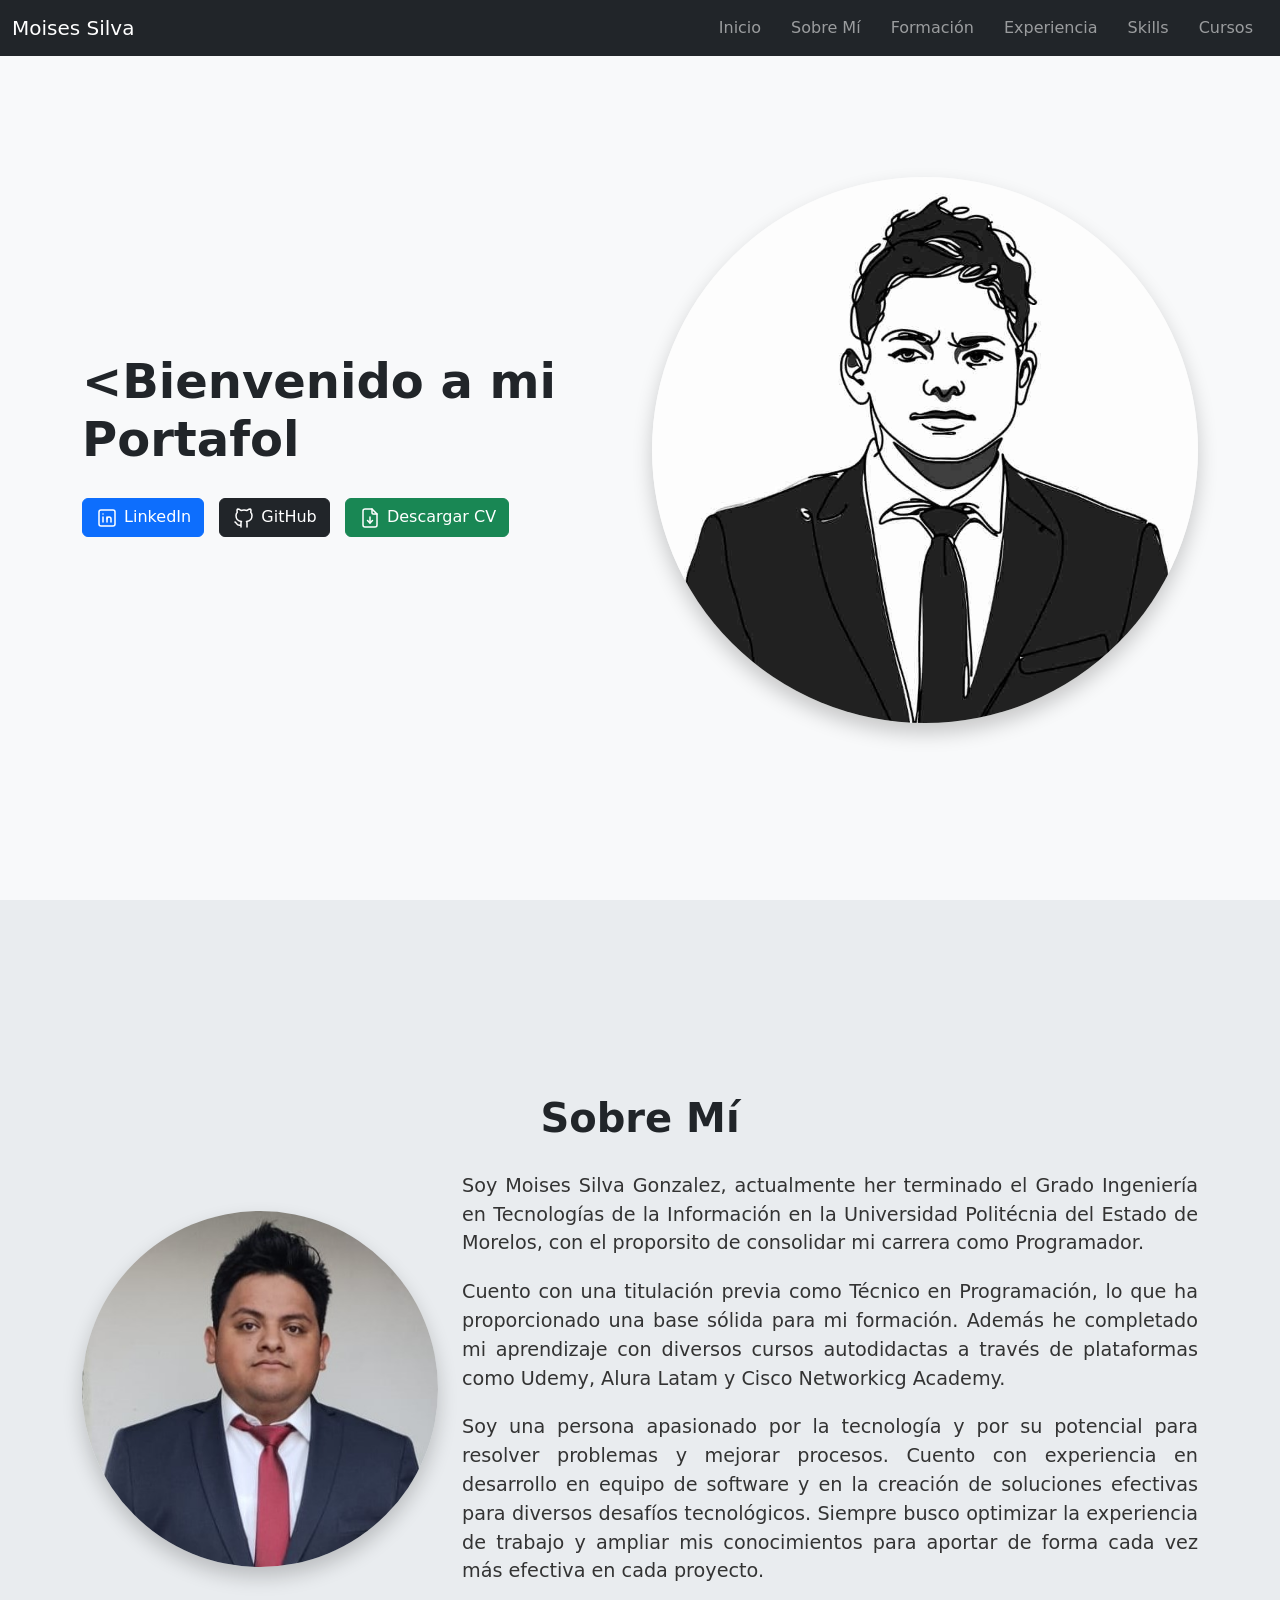
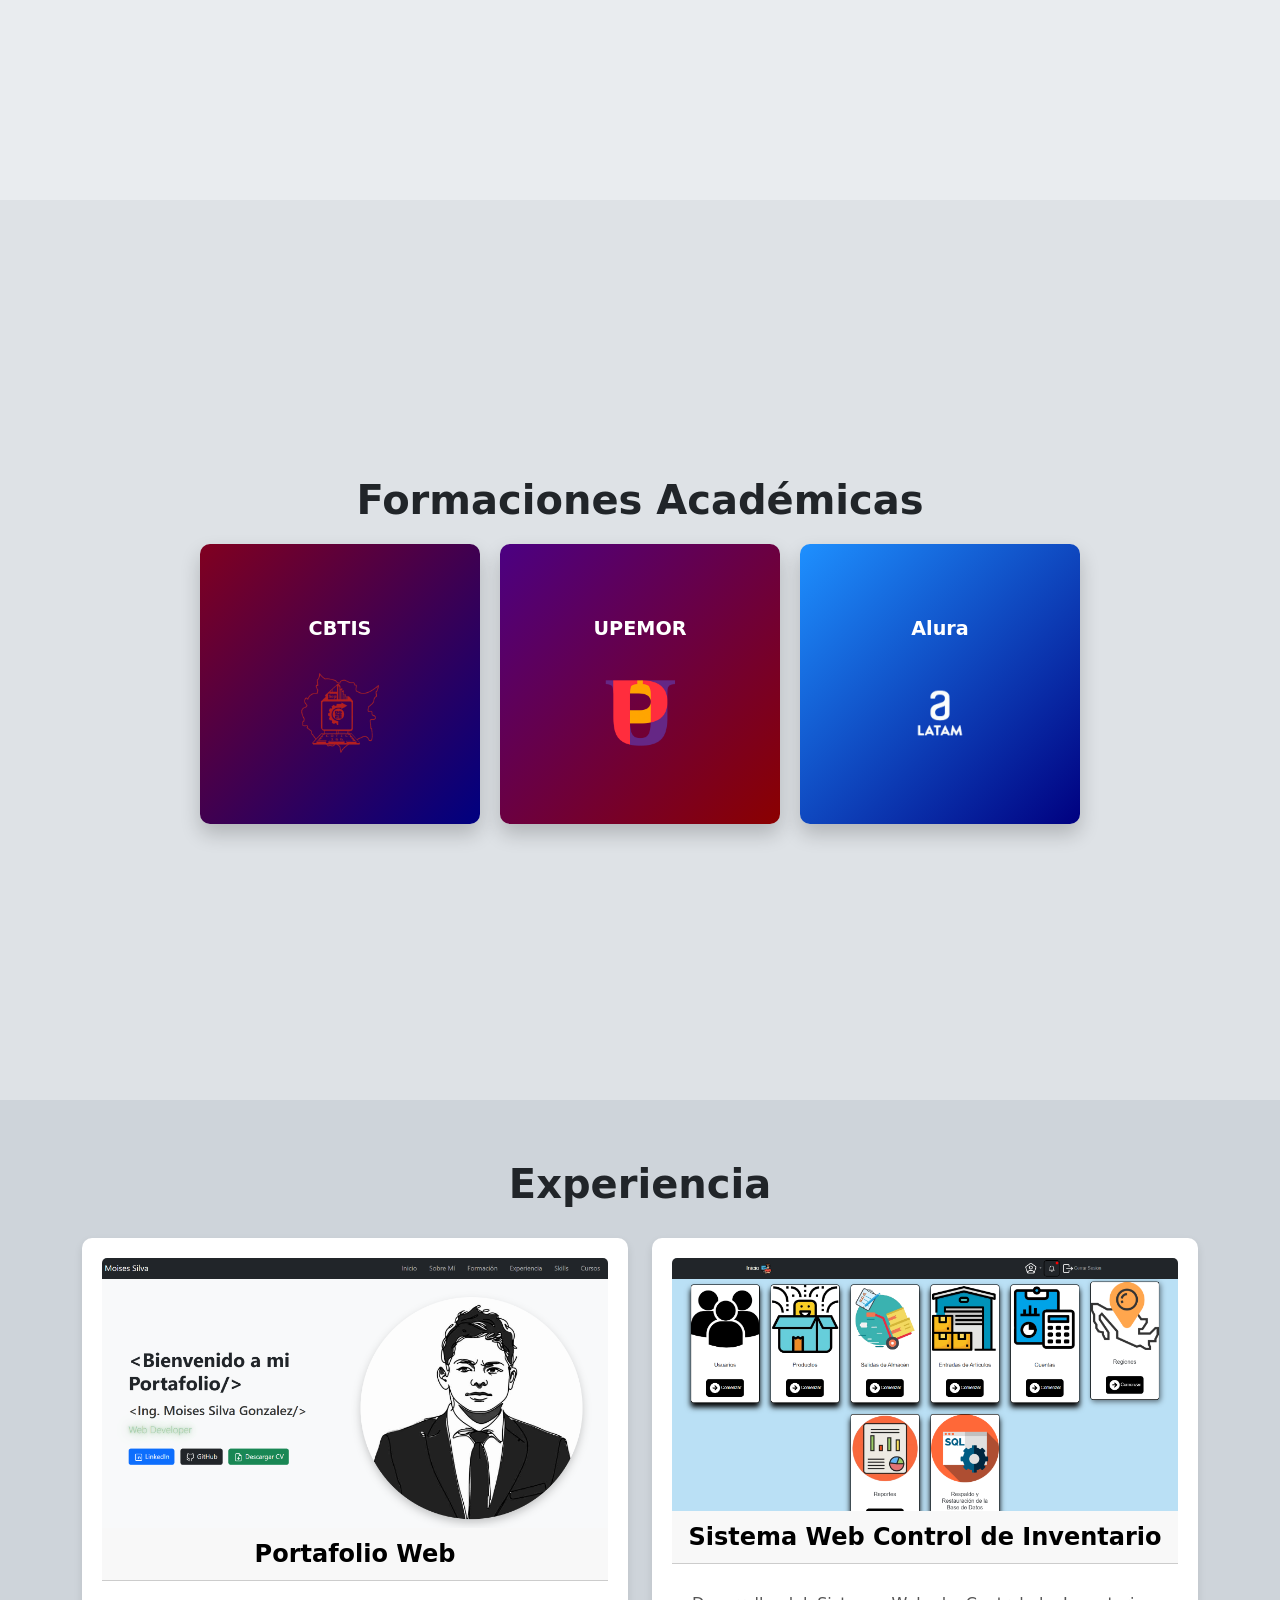
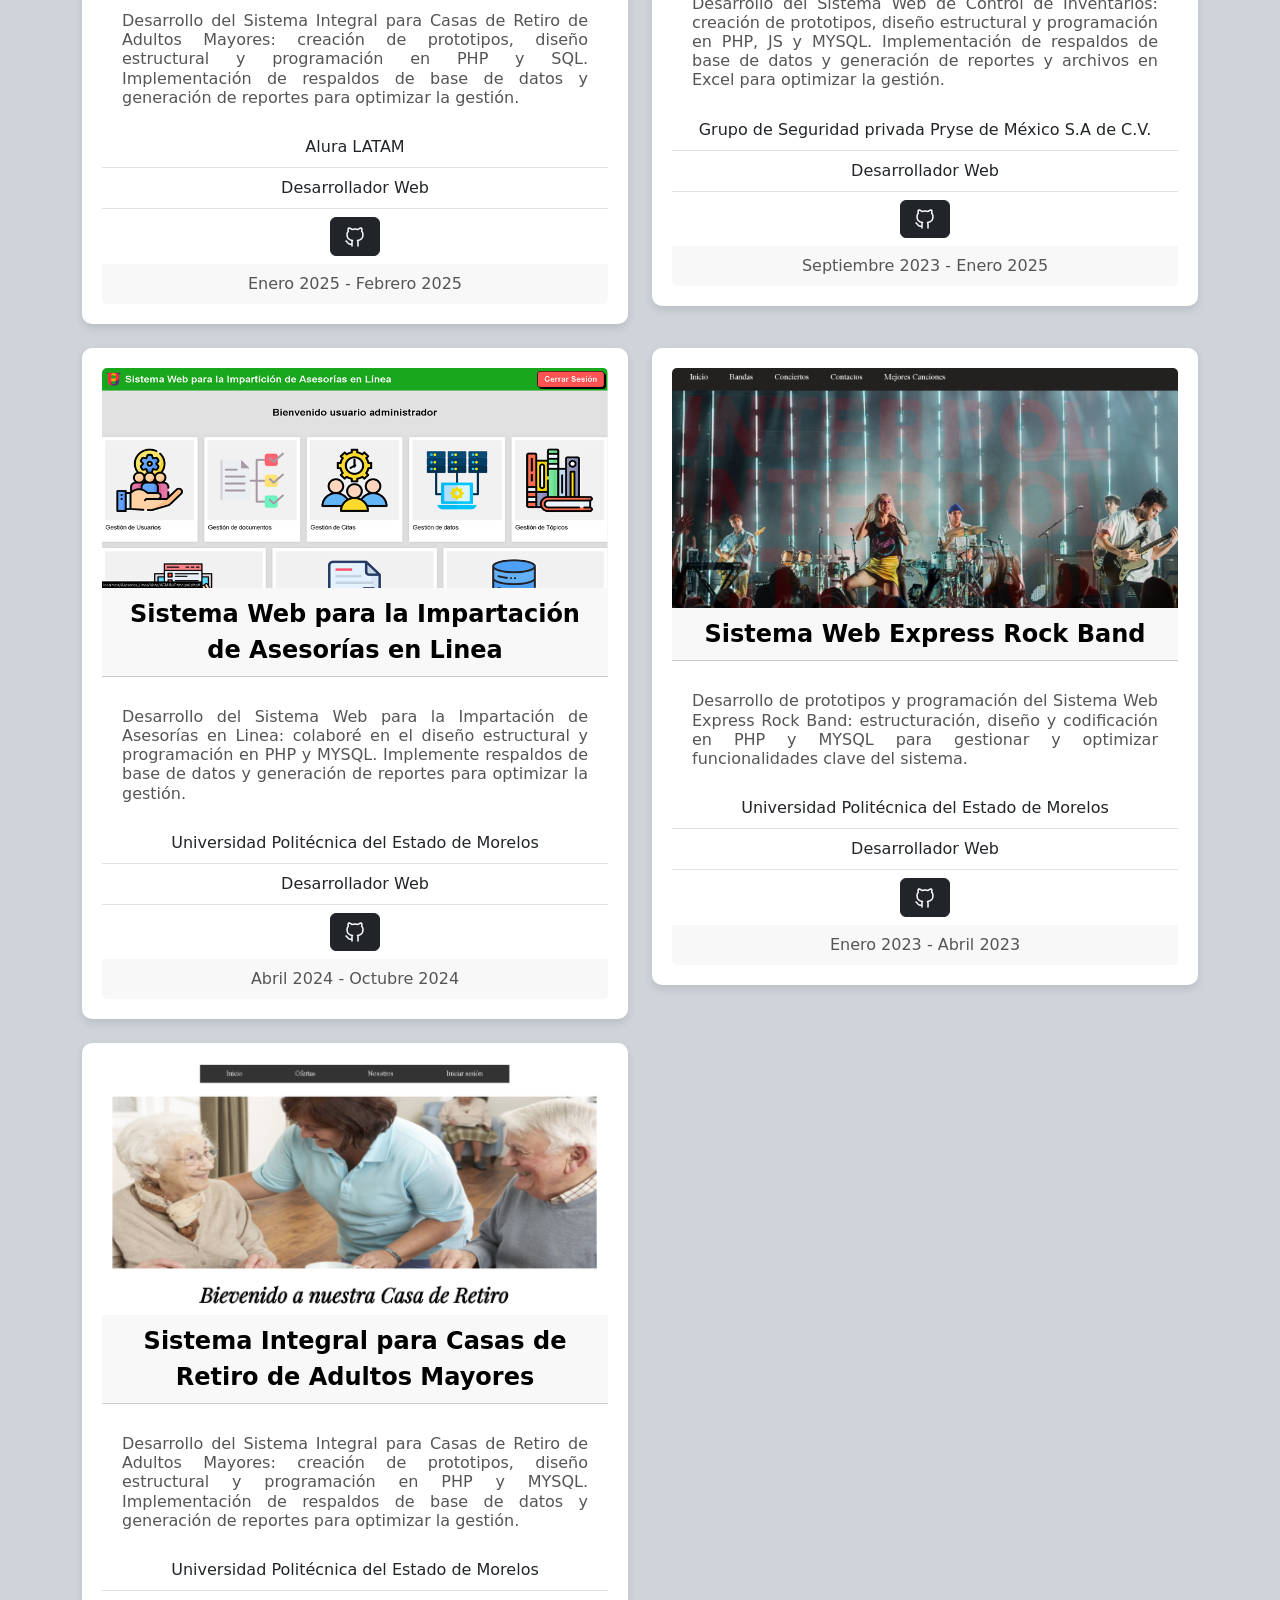
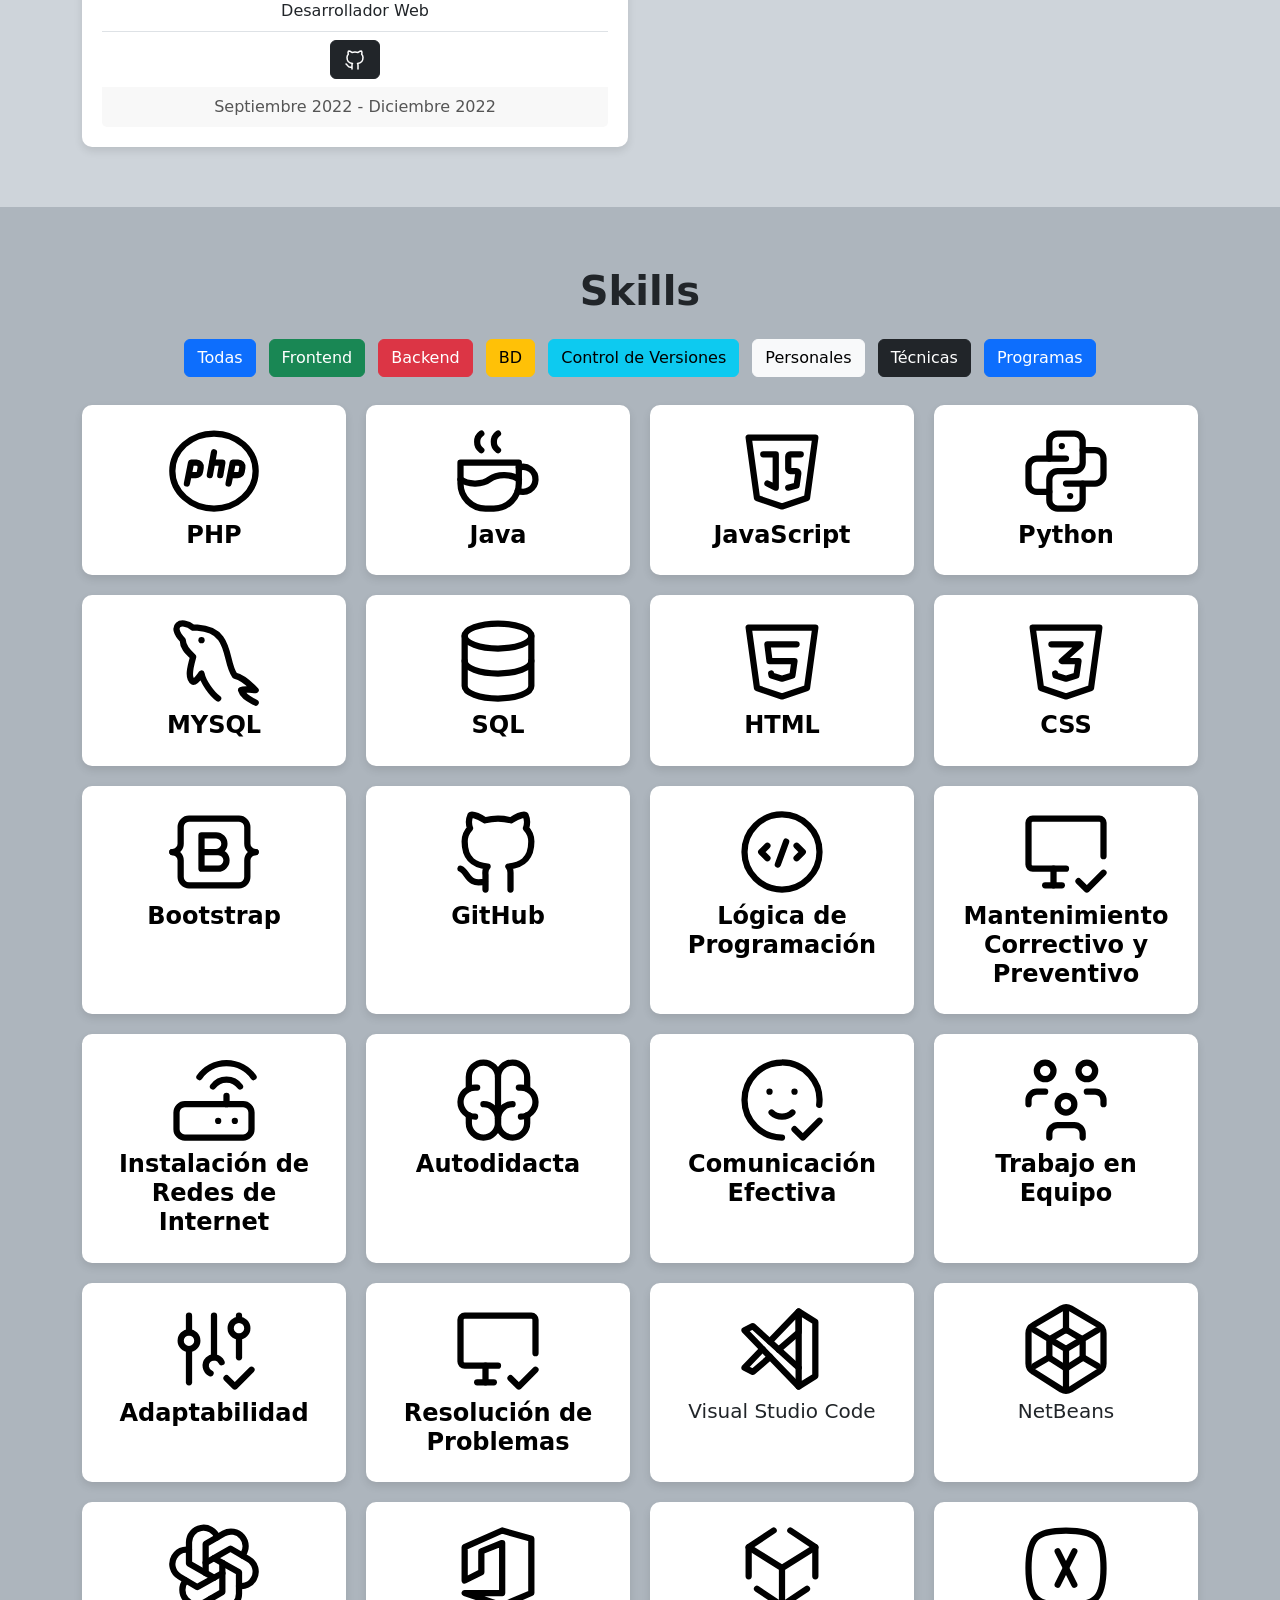
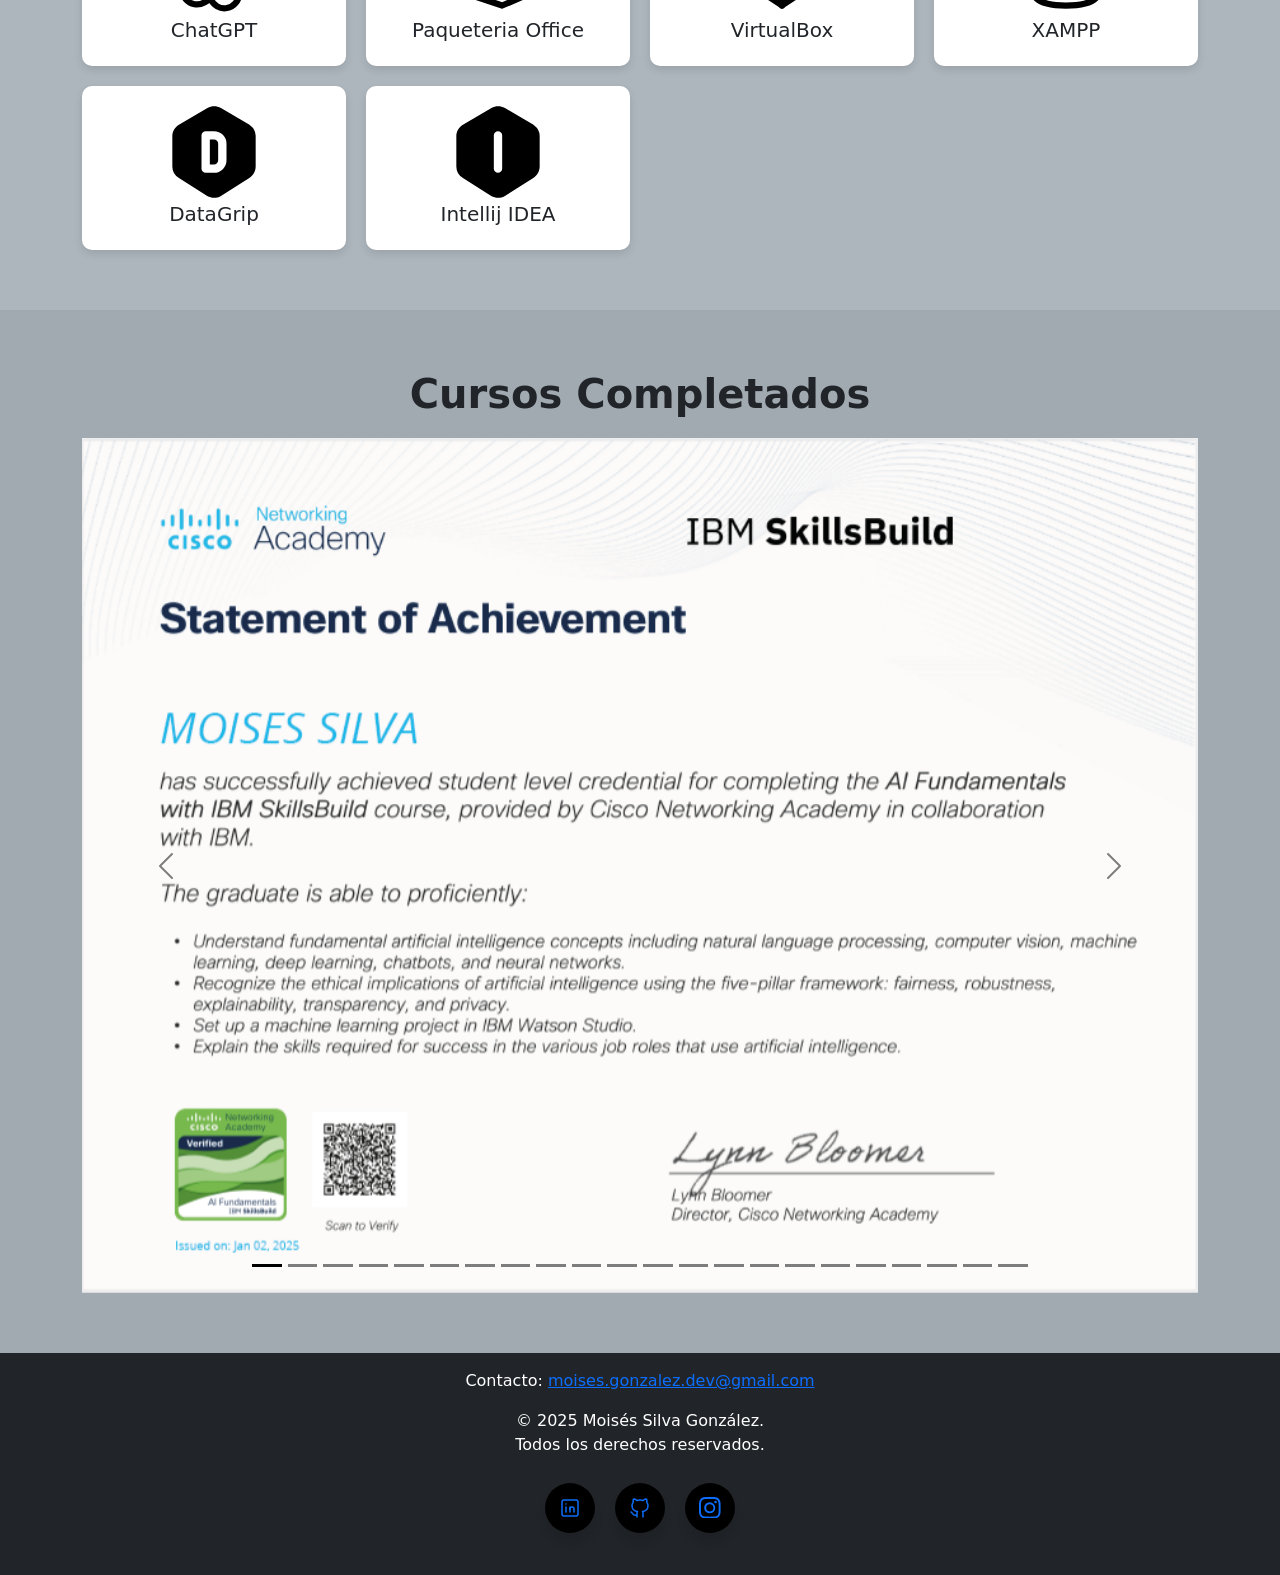
==== commit a9adef24: "Add files via upload" ====
--- a/Dev_Portafolio.html
+++ b/Dev_Portafolio.html
@@ -100,9 +100,9 @@
                 </div>
                 <!-- Columna derecha: Información -->
                 <div class="col-md-8">
-                    <p class="lead">Soy un profesional apasionado por la tecnología y el desarrollo de software. Tengo experiencia en diversos lenguajes de programación y frameworks, y siempre estoy buscando aprender cosas nuevas.</p>
-                    <p>Texto 2: Aquí puedes agregar más detalles sobre tus habilidades, experiencia o intereses.</p>
-                    <p>Texto 3: Por ejemplo, puedes mencionar tus logros o proyectos destacados.</p>
+                    <p>Soy Moises Silva Gonzalez, actualmente her terminado el Grado Ingeniería en Tecnologías de la Información en la Universidad Politécnia del Estado de Morelos, con el proporsito de consolidar mi carrera como Programador.</p>
+                    <p>Cuento con una titulación previa como Técnico en Programación, lo que ha proporcionado una base sólida para mi formación. Además he completado mi aprendizaje con diversos cursos autodidactas a través de plataformas como Udemy, Alura Latam y Cisco Networkicg Academy.</p>
+                    <p>Soy una persona apasionado por la tecnología y por su potencial para resolver problemas y mejorar procesos. Cuento con experiencia en desarrollo en equipo de software y en la creación de soluciones efectivas para diversos desafíos tecnológicos. Siempre busco optimizar la experiencia de trabajo y ampliar mis conocimientos para aportar de forma cada vez más efectiva en cada proyecto.</p>
                 </div>
             </div>
         </div>
@@ -184,7 +184,7 @@
                                 Desarrollador Web
                             </li>
                             <li class="list-group-item">
-                                <a class="btn btn-dark">
+                                <a class="btn btn-dark" href="https://github.com/Moises-Silva-Dev/Portafolio">
                                     <svg xmlns="http://www.w3.org/2000/svg" viewBox="0 0 24 24" fill="none" stroke="white" stroke-linecap="round" stroke-linejoin="round" width="24" height="24" stroke-width="1.5">
                                         <path d="M9 19c-4.3 1.4 -4.3 -2.5 -6 -3m12 5v-3.5c0 -1 .1 -1.4 -.5 -2c2.8 -.3 5.5 -1.4 5.5 -6a4.6 4.6 0 0 0 -1.3 -3.2a4.2 4.2 0 0 0 -.1 -3.2s-1.1 -.3 -3.5 1.3a12.3 12.3 0 0 0 -6.2 0c-2.4 -1.6 -3.5 -1.3 -3.5 -1.3a4.2 4.2 0 0 0 -.1 3.2a4.6 4.6 0 0 0 -1.3 3.2c0 4.6 2.7 5.7 5.5 6c-.6 .6 -.6 1.2 -.5 2v3.5"></path>
                                     </svg>
@@ -207,7 +207,7 @@
                         </div>
                         <div class="card-body">
                             <h1 class="card-text">
-                                Desarrollo del Sistema Web de Control de Inventarios: creación de prototipos, diseño estructural y programación en PHP, JS y SQL. Implementación de respaldos de base de datos y generación de reportes y archivos en Excel para optimizar la gestión.
+                                Desarrollo del Sistema Web de Control de Inventarios: creación de prototipos, diseño estructural y programación en PHP, JS y MYSQL. Implementación de respaldos de base de datos y generación de reportes y archivos en Excel para optimizar la gestión.
                             </h1>
                         </div>
                         <ul class="list-group list-group-flush">
@@ -218,7 +218,7 @@
                                 Desarrollador Web
                             </li>
                             <li class="list-group-item">
-                                <a class="btn btn-dark">
+                                <a class="btn btn-dark" href="https://github.com/Moises-Silva-Dev/almacen.grupopryse.mx">
                                     <svg xmlns="http://www.w3.org/2000/svg" viewBox="0 0 24 24" fill="none" stroke="white" stroke-linecap="round" stroke-linejoin="round" width="24" height="24" stroke-width="1.5">
                                         <path d="M9 19c-4.3 1.4 -4.3 -2.5 -6 -3m12 5v-3.5c0 -1 .1 -1.4 -.5 -2c2.8 -.3 5.5 -1.4 5.5 -6a4.6 4.6 0 0 0 -1.3 -3.2a4.2 4.2 0 0 0 -.1 -3.2s-1.1 -.3 -3.5 1.3a12.3 12.3 0 0 0 -6.2 0c-2.4 -1.6 -3.5 -1.3 -3.5 -1.3a4.2 4.2 0 0 0 -.1 3.2a4.6 4.6 0 0 0 -1.3 3.2c0 4.6 2.7 5.7 5.5 6c-.6 .6 -.6 1.2 -.5 2v3.5"></path>
                                     </svg>
@@ -241,7 +241,7 @@
                         </div>
                         <div class="card-body">
                             <h1 class="card-text">
-                                Desarrollo del Sistema Integral para Casas de Retiro de Adultos Mayores: creación de prototipos, diseño estructural y programación en PHP y SQL. Implementación de respaldos de base de datos y generación de reportes para optimizar la gestión.
+                                Desarrollo del Sistema Web para la Impartación de Asesorías en Linea: colaboré en el diseño estructural y programación en PHP y MYSQL. Implemente respaldos de base de datos y generación de reportes para optimizar la gestión.
                             </h1>
                         </div>
                         <ul class="list-group list-group-flush">
@@ -275,7 +275,7 @@
                         </div>
                         <div class="card-body">
                             <h1 class="card-text">
-                                Desarrollo de prototipos y programación del Sistema Web Express Rock Band: estructuración, diseño y codificación en PHP y SQL para gestionar y optimizar funcionalidades clave del sistema.                            </h1>
+                                Desarrollo de prototipos y programación del Sistema Web Express Rock Band: estructuración, diseño y codificación en PHP y MYSQL para gestionar y optimizar funcionalidades clave del sistema.                            </h1>
                         </div>
                         <ul class="list-group list-group-flush">
                             <li class="list-group-item">
@@ -301,14 +301,14 @@
                 </div>
                 <!-- Tarjeta 5 -->
                 <div class="col">
-                    <div class="card border-success card-5">
-                        <img src="img/retiro.png" class="card-img-top" alt="...">
+                    <div class="card card-5">
+                            <img src="img/retiro.png" class="card-img-top" alt="...">
                         <div class="card-header card-title">
                             Sistema Integral para Casas de Retiro de Adultos Mayores
                         </div>
                         <div class="card-body">
                             <h1 class="card-text">
-                                Desarrollo del Sistema Integral para Casas de Retiro de Adultos Mayores: creación de prototipos, diseño estructural y programación en PHP y SQL. Implementación de respaldos de base de datos y generación de reportes para optimizar la gestión.
+                                Desarrollo del Sistema Integral para Casas de Retiro de Adultos Mayores: creación de prototipos, diseño estructural y programación en PHP y MYSQL. Implementación de respaldos de base de datos y generación de reportes para optimizar la gestión.
                             </h1>
                         </div>
                         <ul class="list-group list-group-flush">
@@ -690,6 +690,7 @@
                     <button type="button" data-bs-target="#carouselExampleIndicators" data-bs-slide-to="18" aria-label="Slide 19"></button>
                     <button type="button" data-bs-target="#carouselExampleIndicators" data-bs-slide-to="19" aria-label="Slide 20"></button>
                     <button type="button" data-bs-target="#carouselExampleIndicators" data-bs-slide-to="20" aria-label="Slide 21"></button>
+                    <button type="button" data-bs-target="#carouselExampleIndicators" data-bs-slide-to="21" aria-label="Slide 22"></button>
                 </div>
                 <div class="carousel-inner">
                     <div class="carousel-item active">
@@ -754,6 +755,9 @@
                     </div>
                     <div class="carousel-item">
                         <img src="img/curso21.png" class="d-block w-100" alt="...">
+                    </div>
+                    <div class="carousel-item">
+                        <img src="img/curso22.png" class="d-block w-100" alt="">
                     </div>
                 </div>
                 <button class="carousel-control-prev" type="button" data-bs-target="#carouselExampleIndicators" data-bs-slide="prev">
--- a/css/seccion_experiencia.css
+++ b/css/seccion_experiencia.css
@@ -22,10 +22,16 @@
     box-shadow: 0 4px 8px rgba(0, 0, 0, 0.1);
 }
 
+/* Estilos para la imagen */
 .card-img-top {
     width: 100%;
-    height: 200px;
-    object-fit: cover;
+    height: 100%;
+    object-fit: cover; /* Ajusta la imagen para cubrir el contenedor */
+}
+
+/* Si prefieres que la imagen se vea completa sin recortes */
+.card-img-top.contain {
+    object-fit: contain; /* Muestra la imagen completa sin recortes */
 }
 
 .card-body {
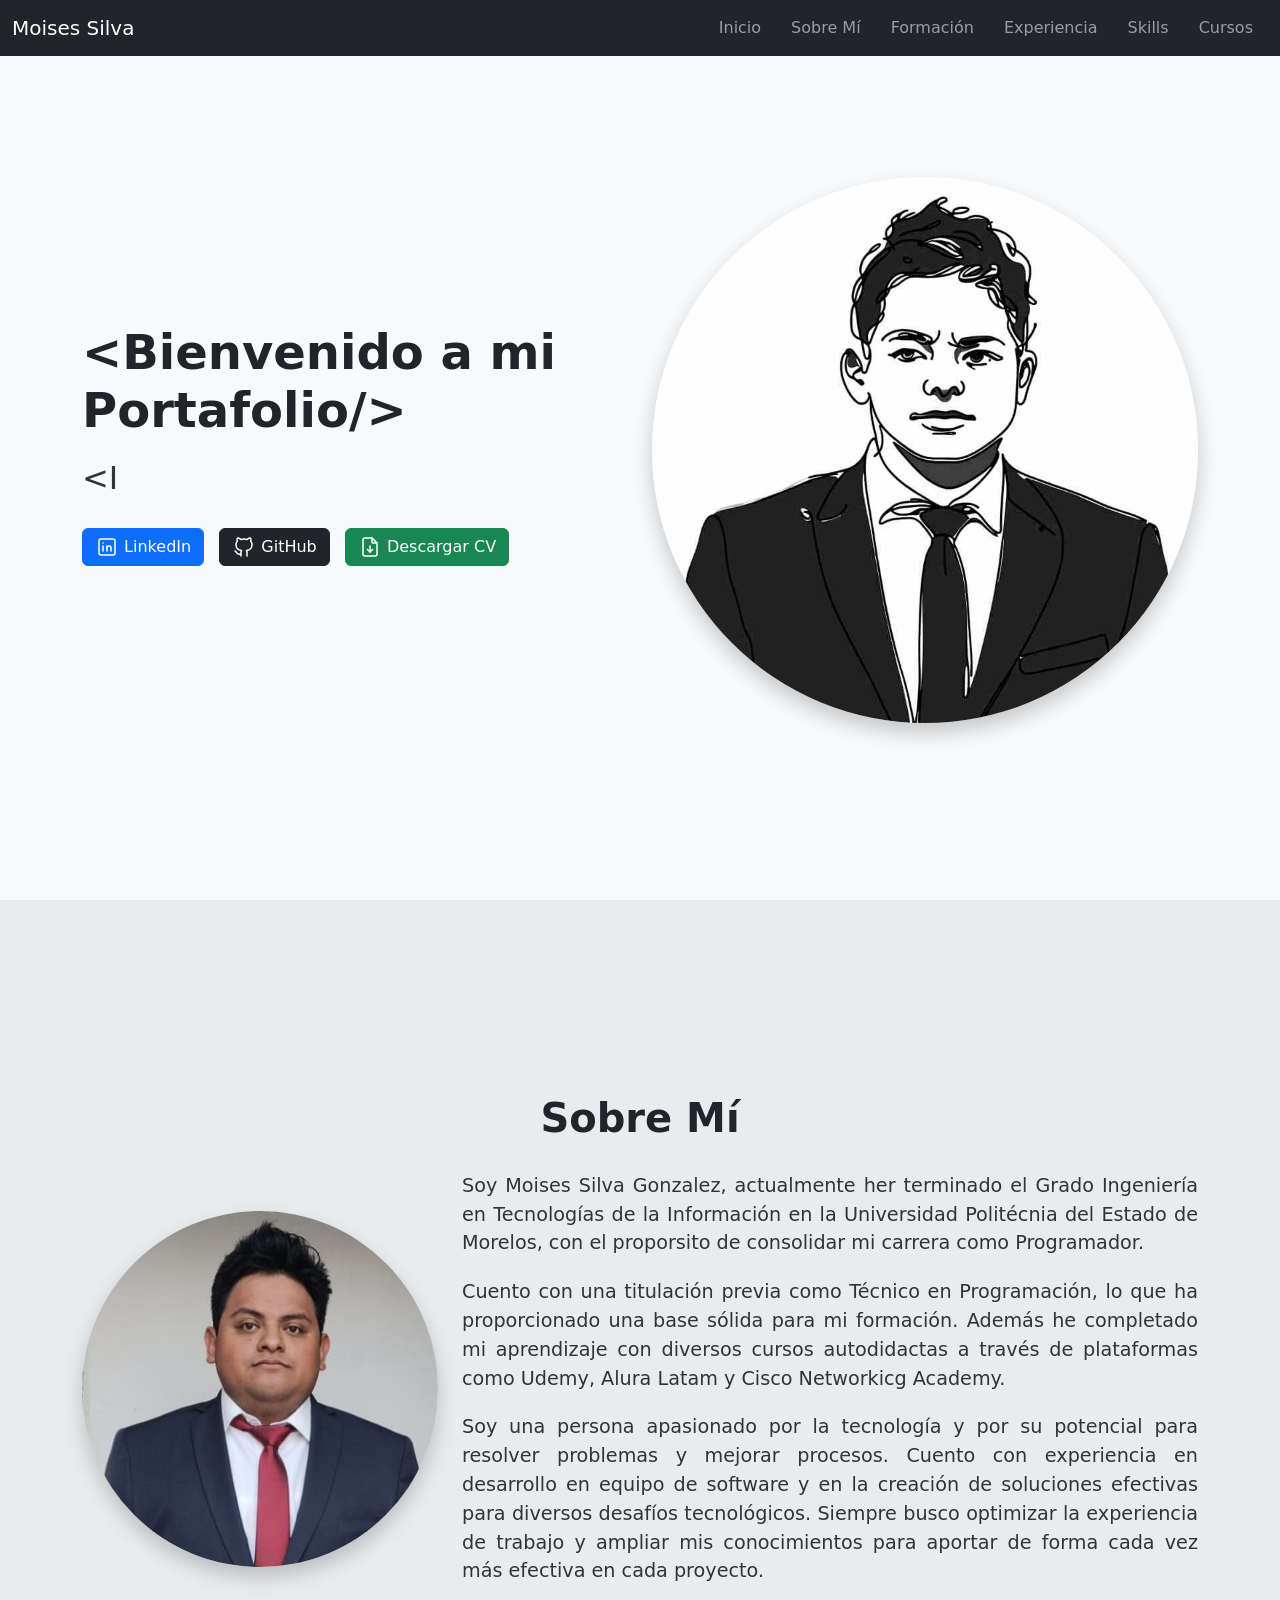
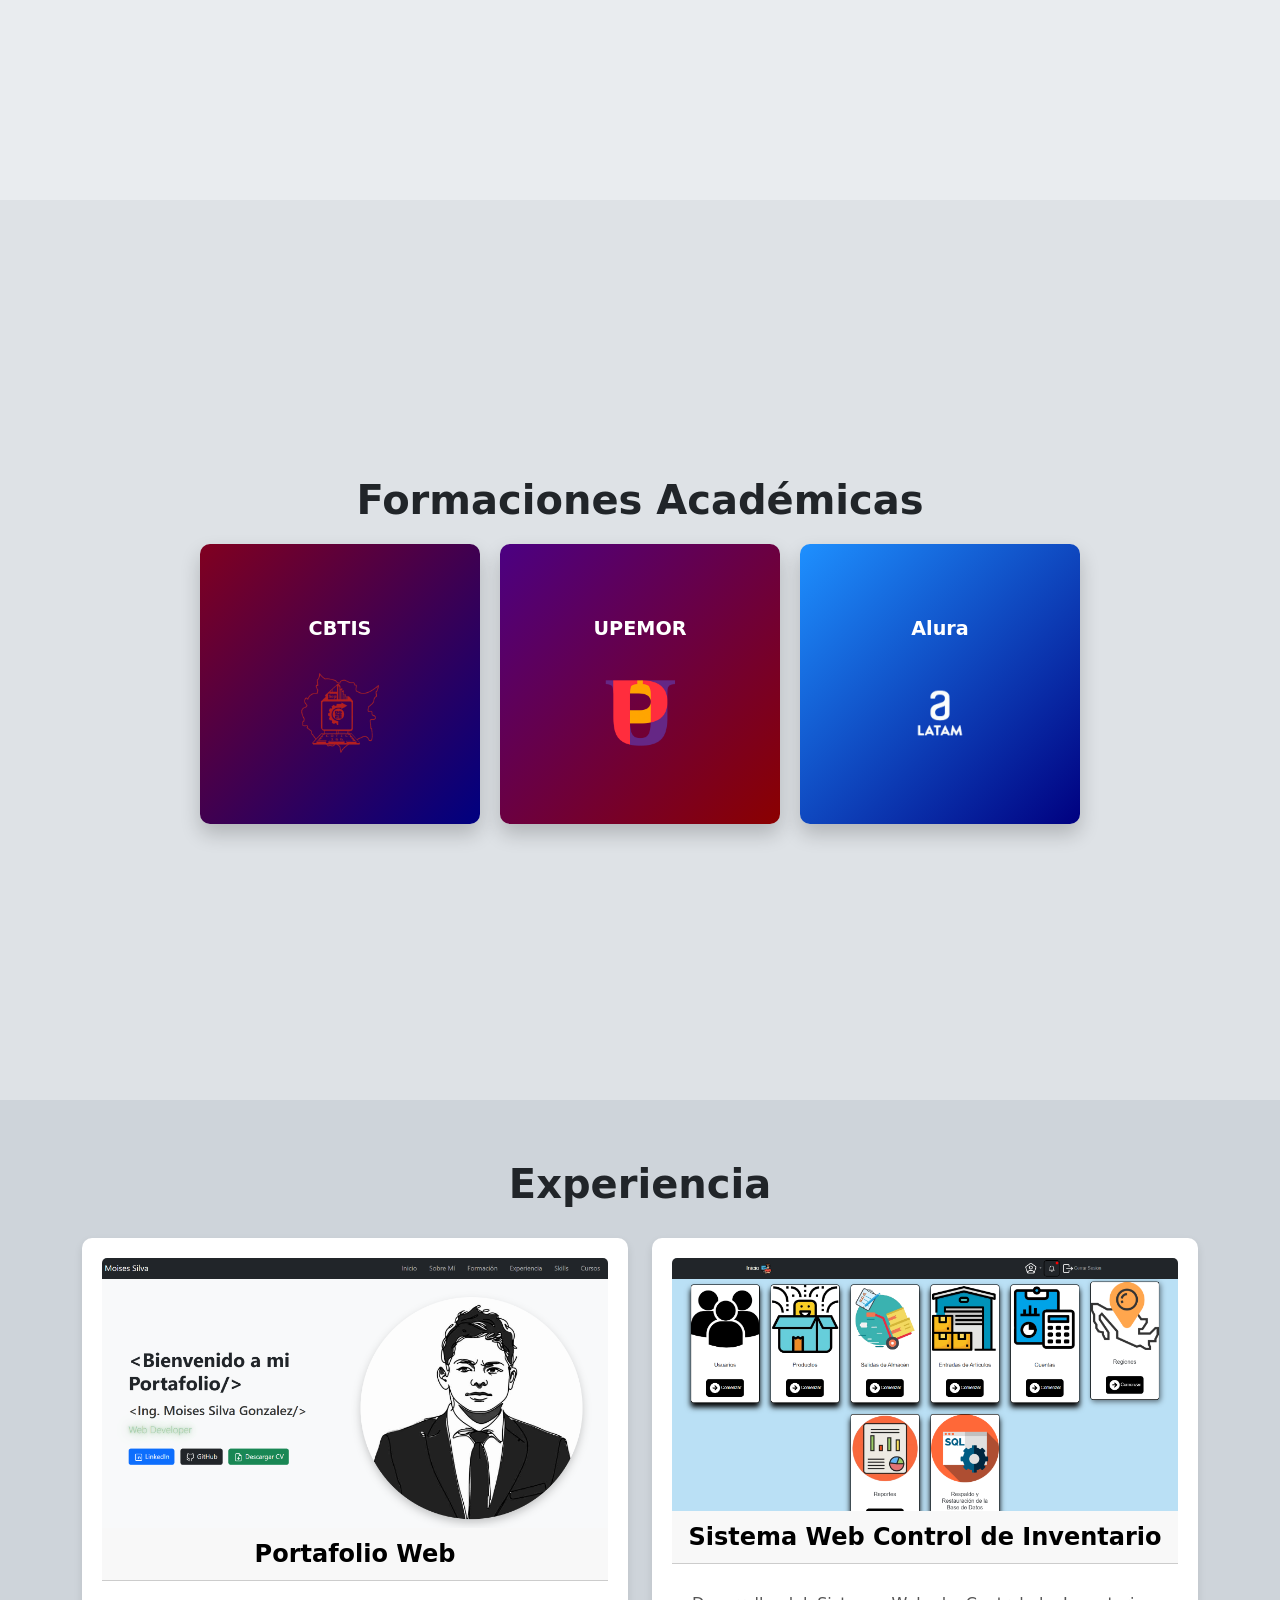
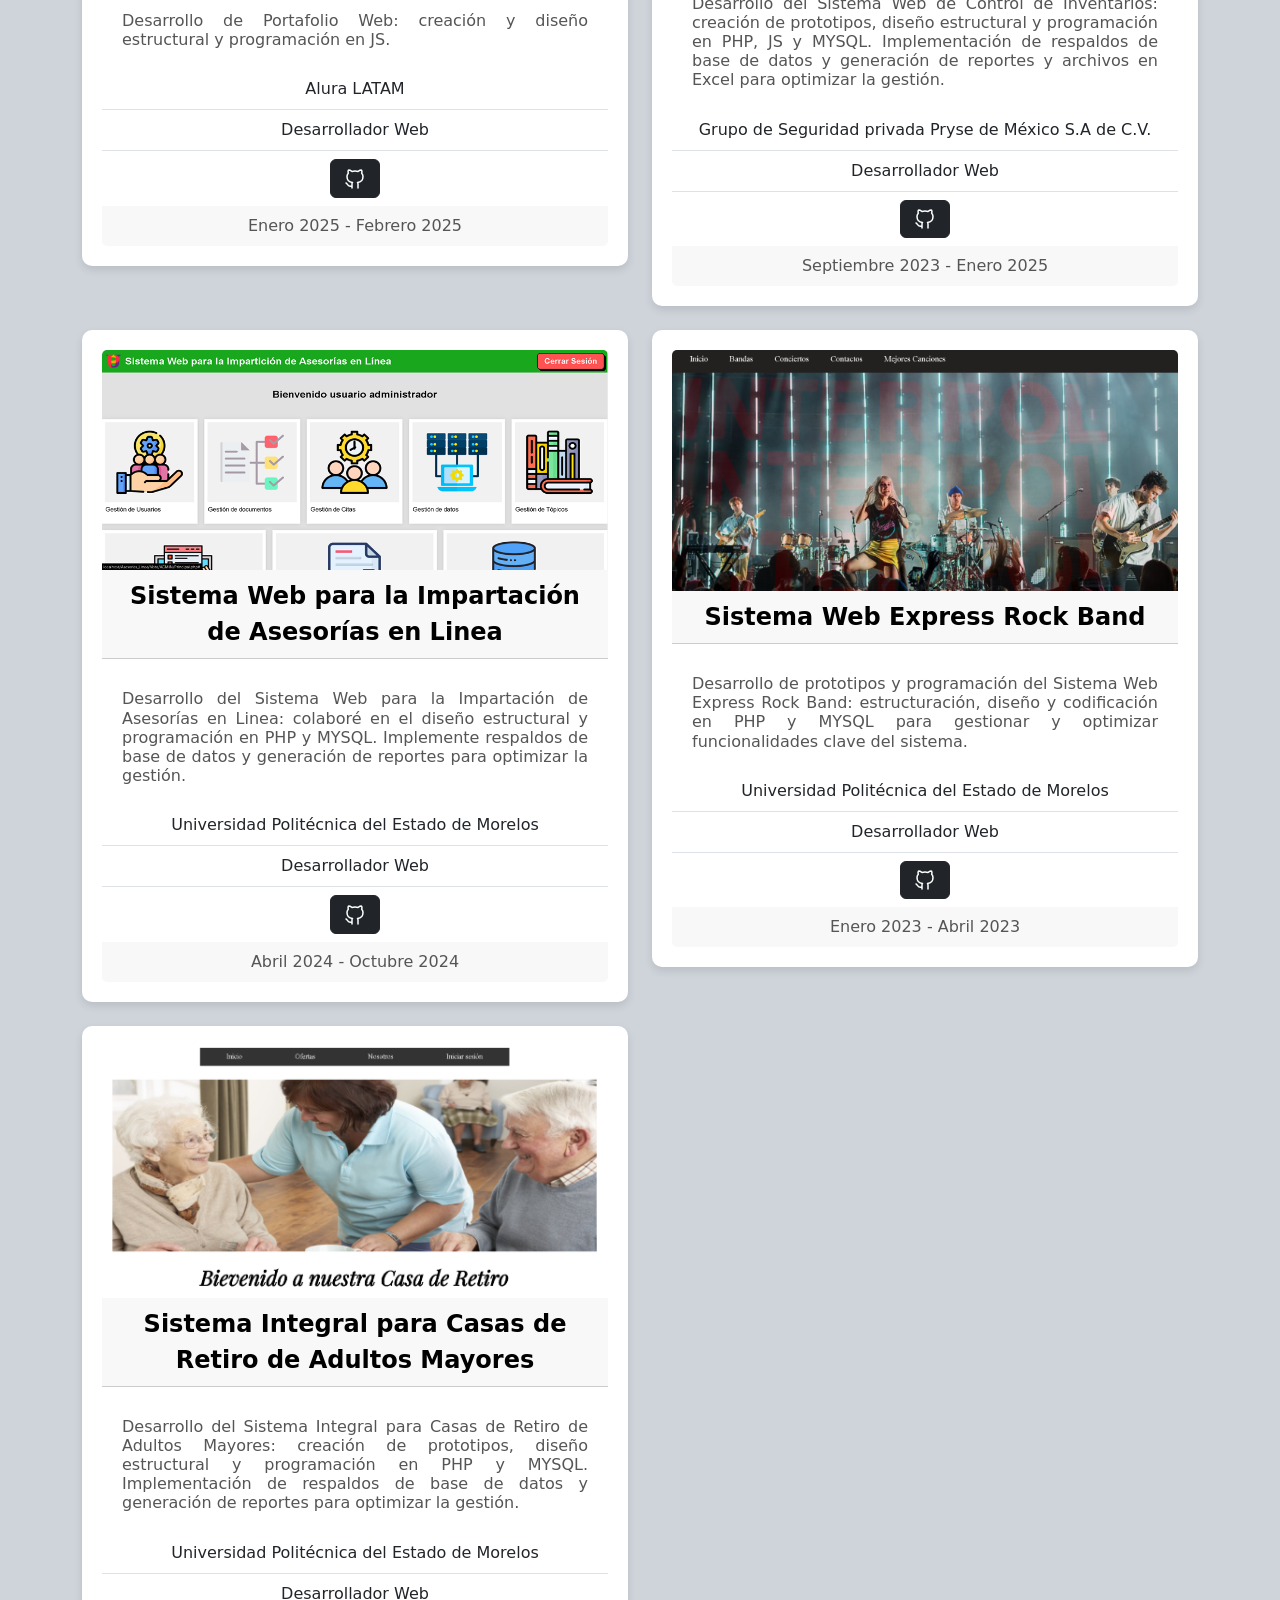
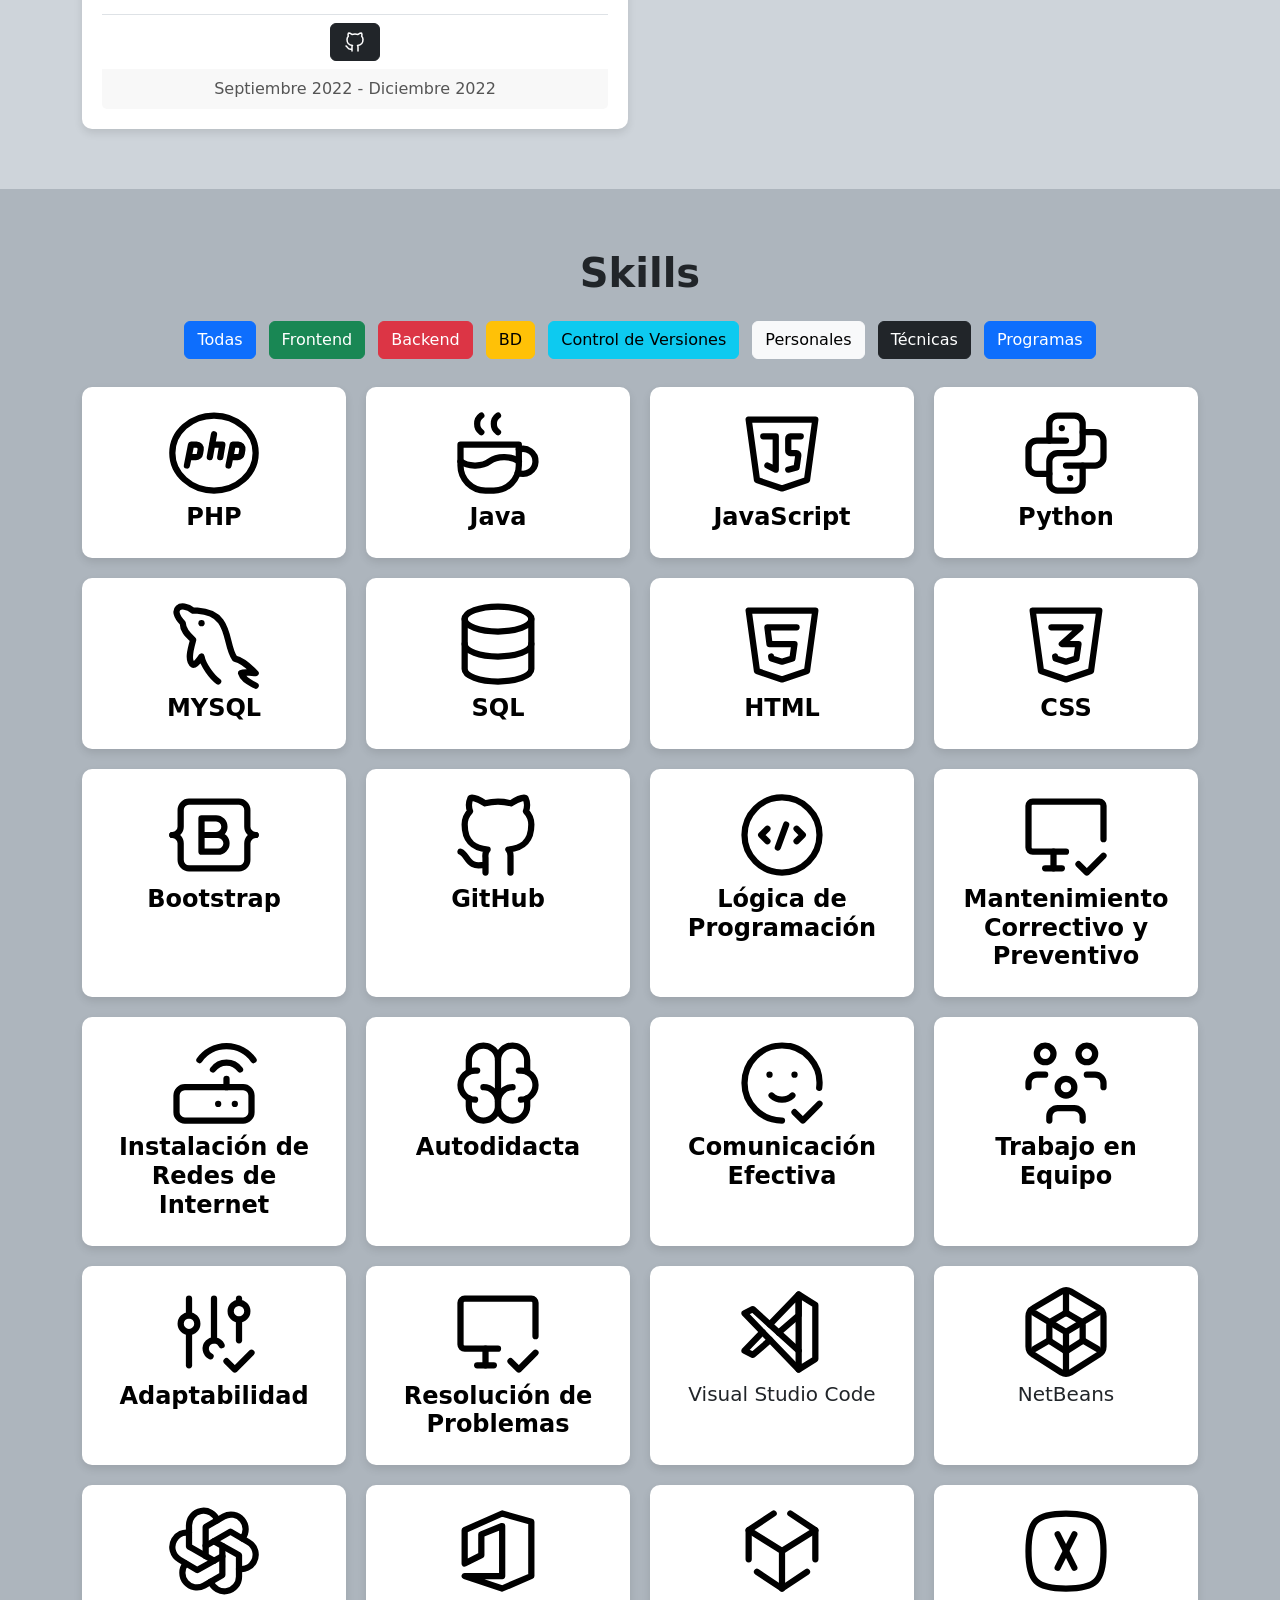
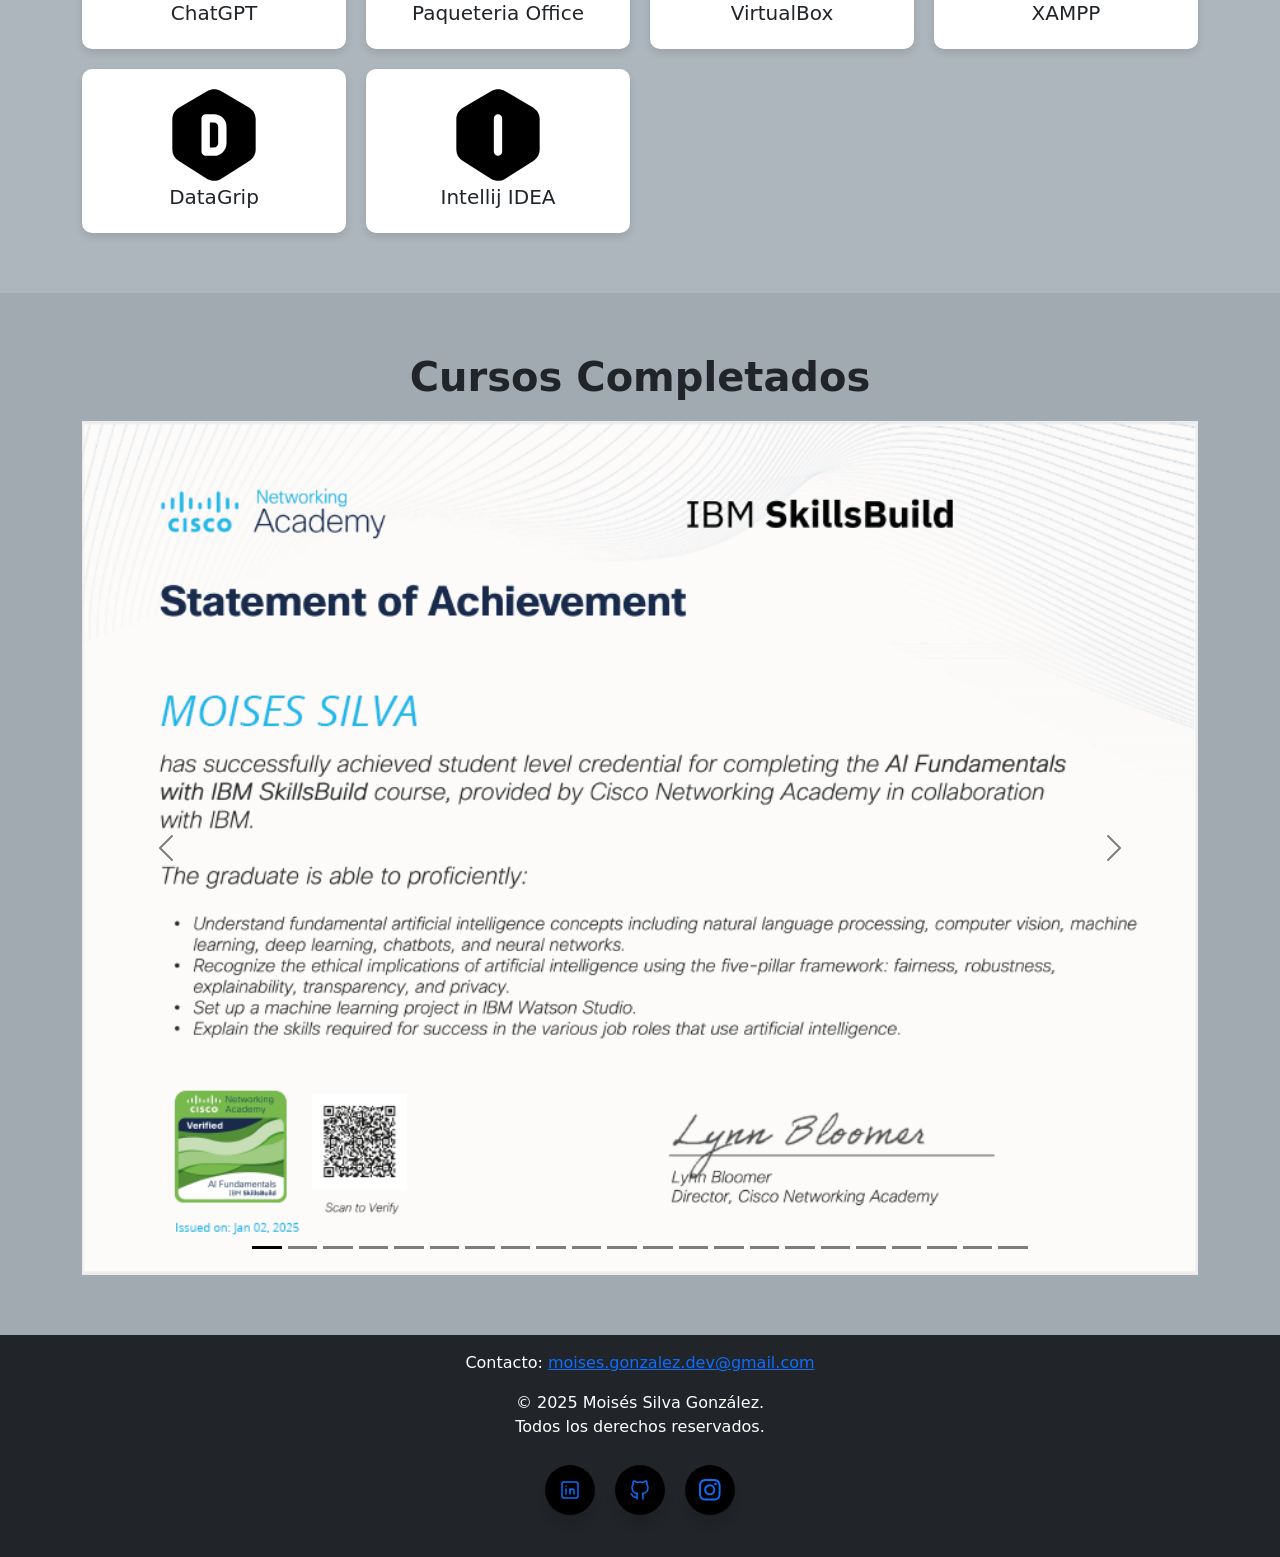
==== commit fa4c34c1: "Update Dev_Portafolio.html" ====
--- a/Dev_Portafolio.html
+++ b/Dev_Portafolio.html
@@ -173,7 +173,7 @@
                         </div>
                         <div class="card-body">
                             <h1 class="card-text">
-                                Desarrollo del Sistema Integral para Casas de Retiro de Adultos Mayores: creación de prototipos, diseño estructural y programación en PHP y SQL. Implementación de respaldos de base de datos y generación de reportes para optimizar la gestión.
+                                Desarrollo de Portafolio Web: creación y diseño estructural y programación en JS.
                             </h1>
                         </div>
                         <ul class="list-group list-group-flush">
@@ -812,4 +812,4 @@
     <script src="js/seccion_inicio.js"></script>
     <script src="js/seccion_skills.js"></script>
 </body>
-</html>+</html>
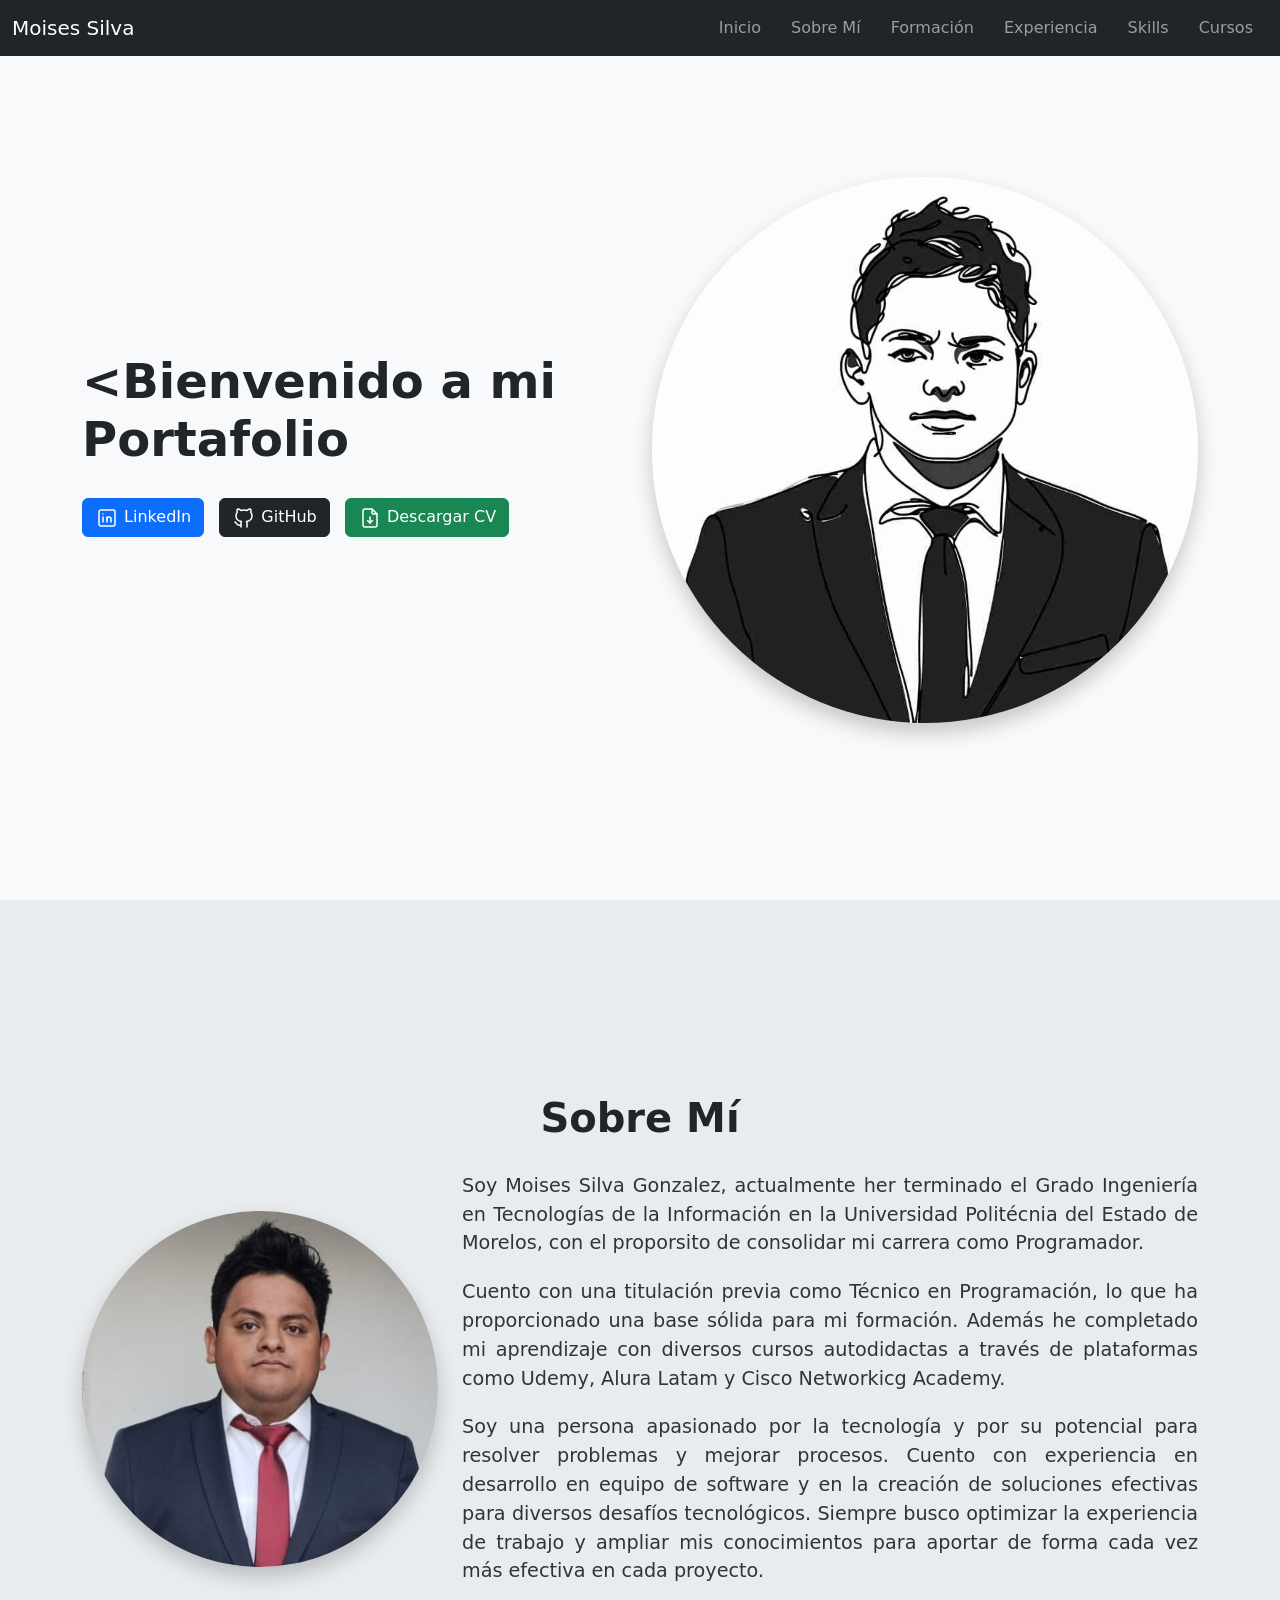
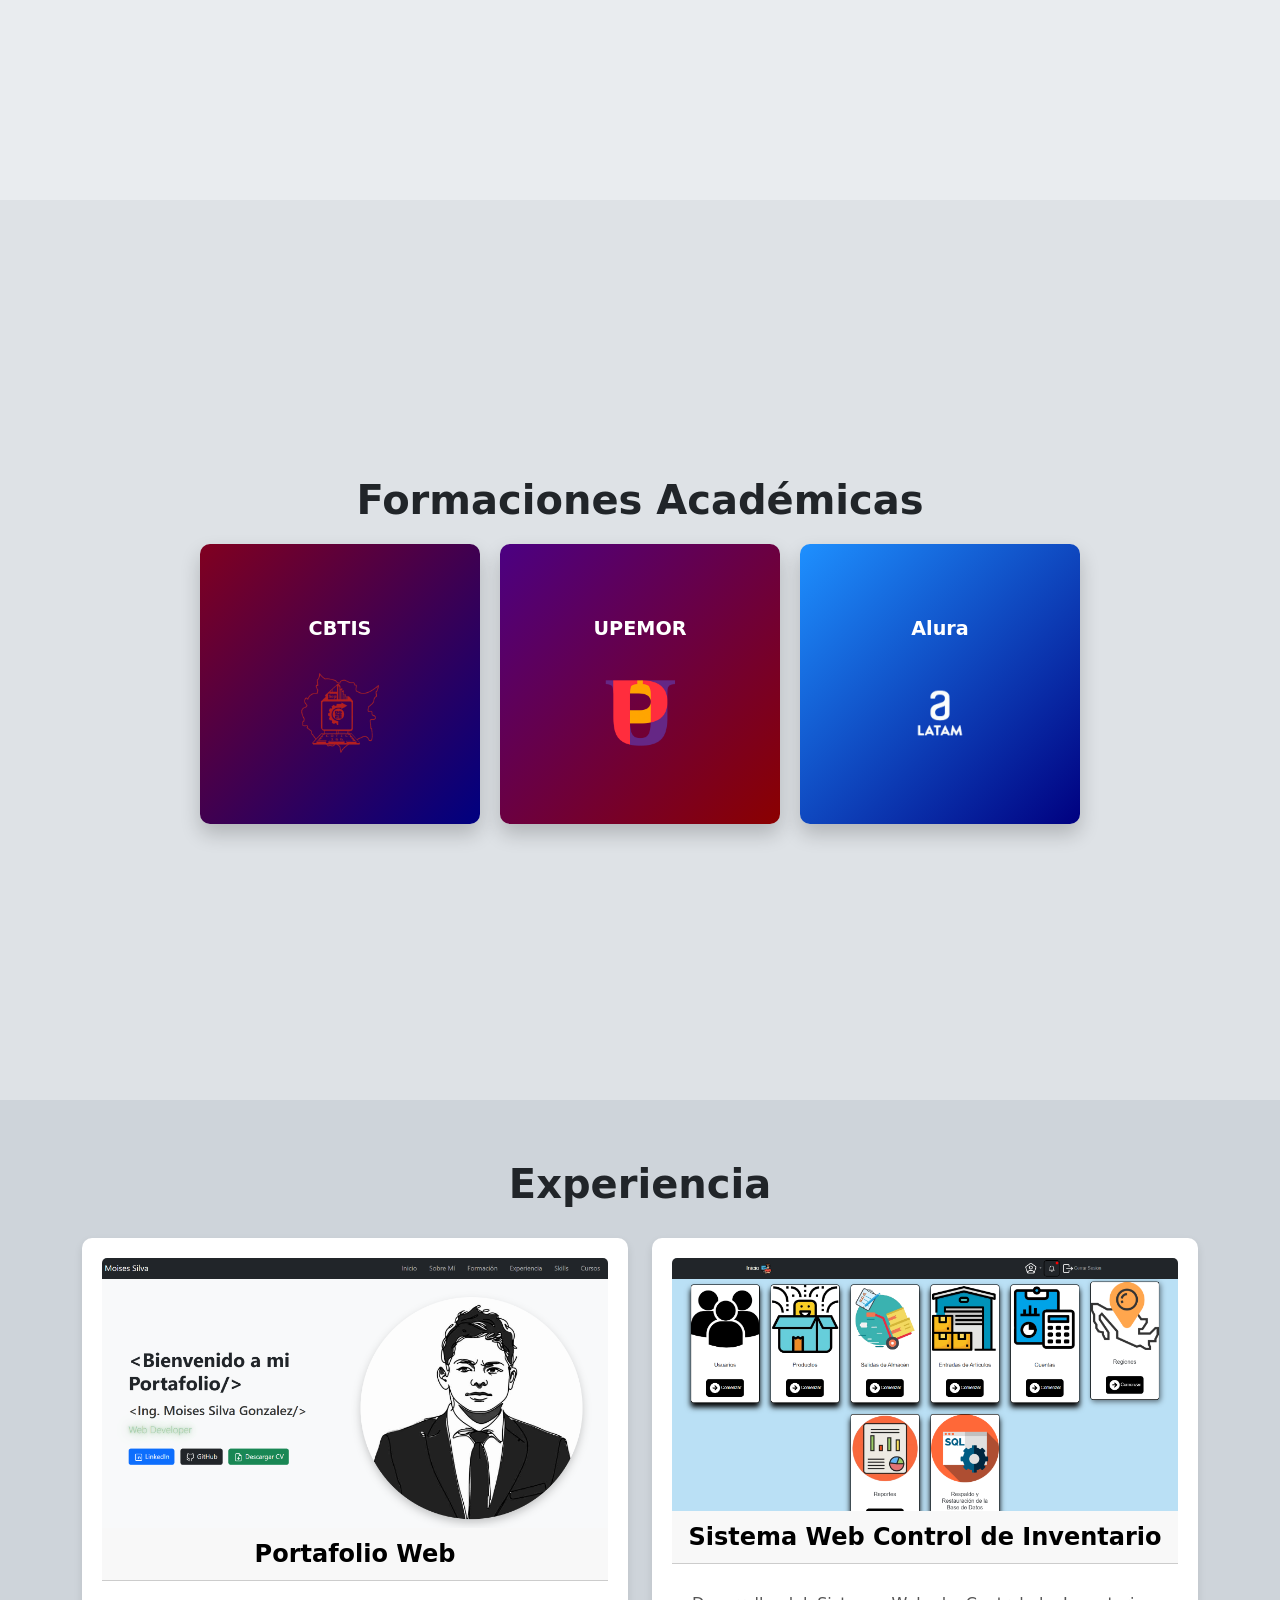
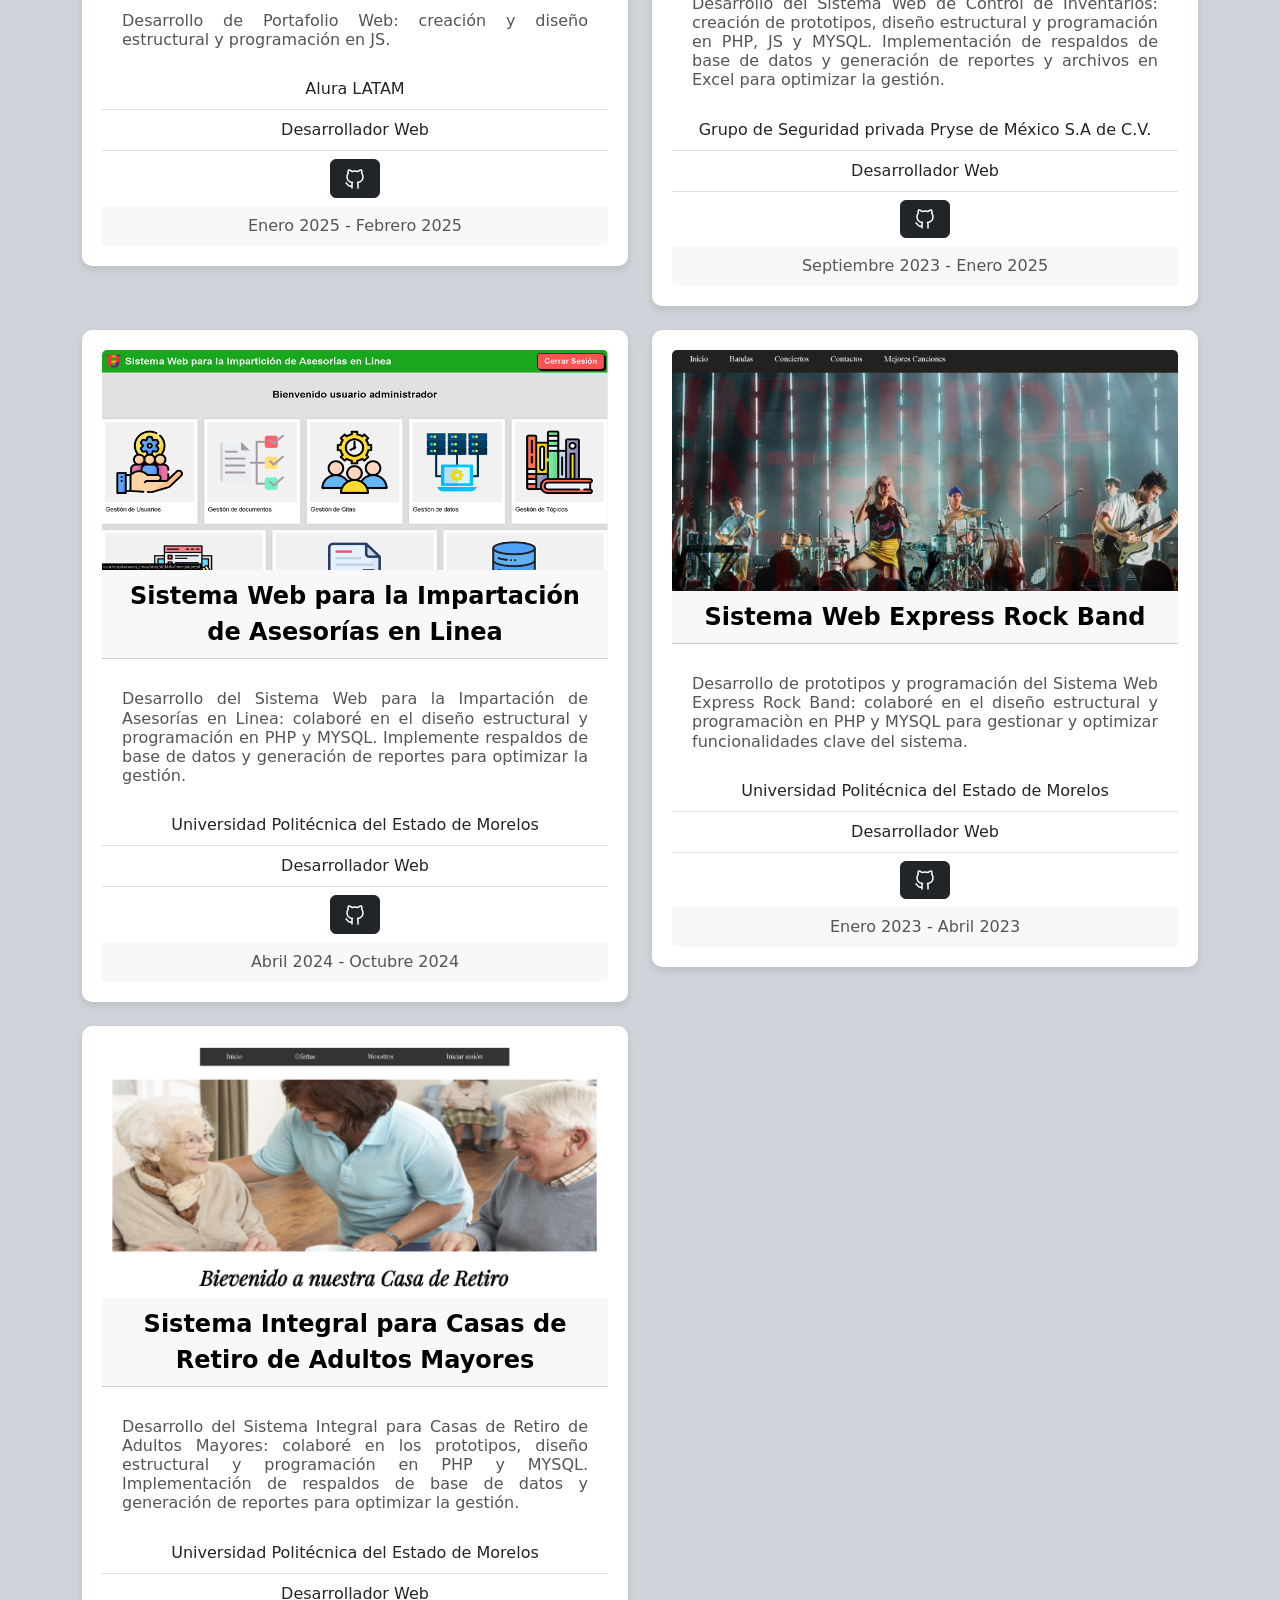
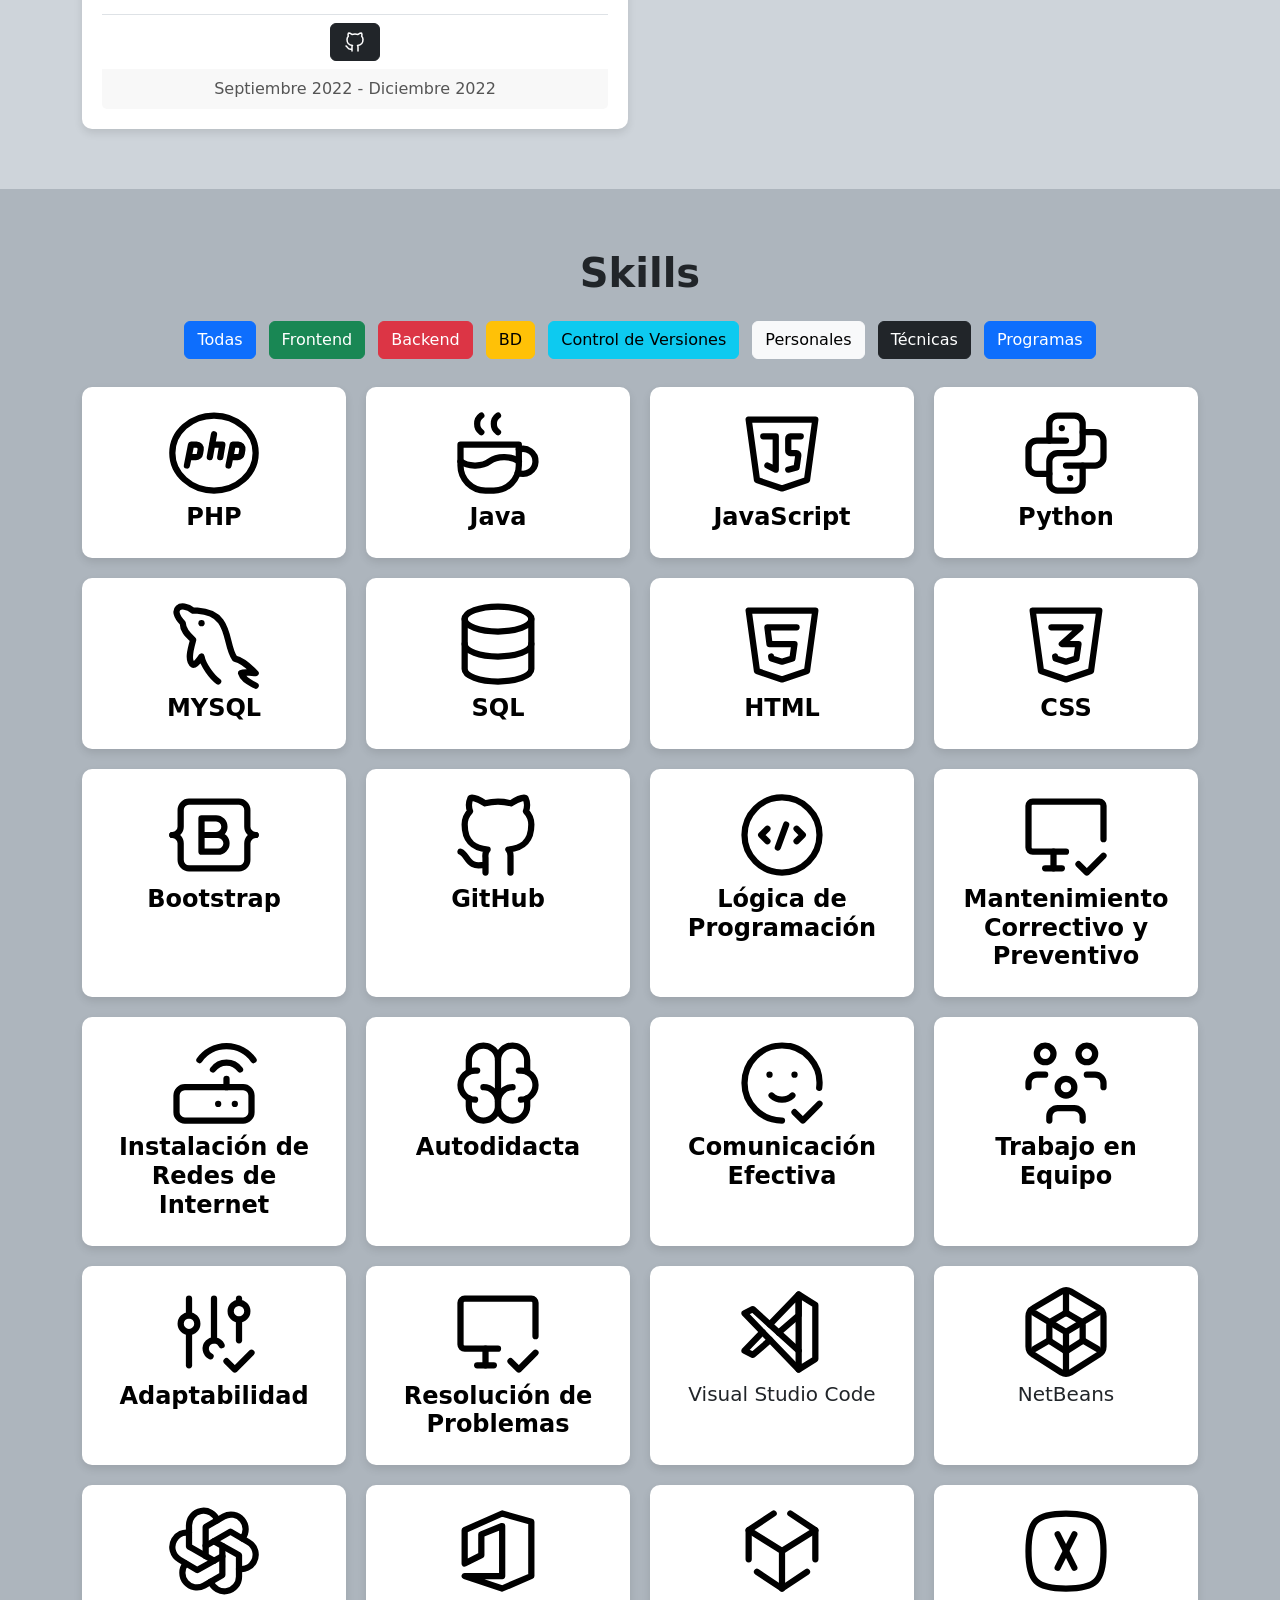
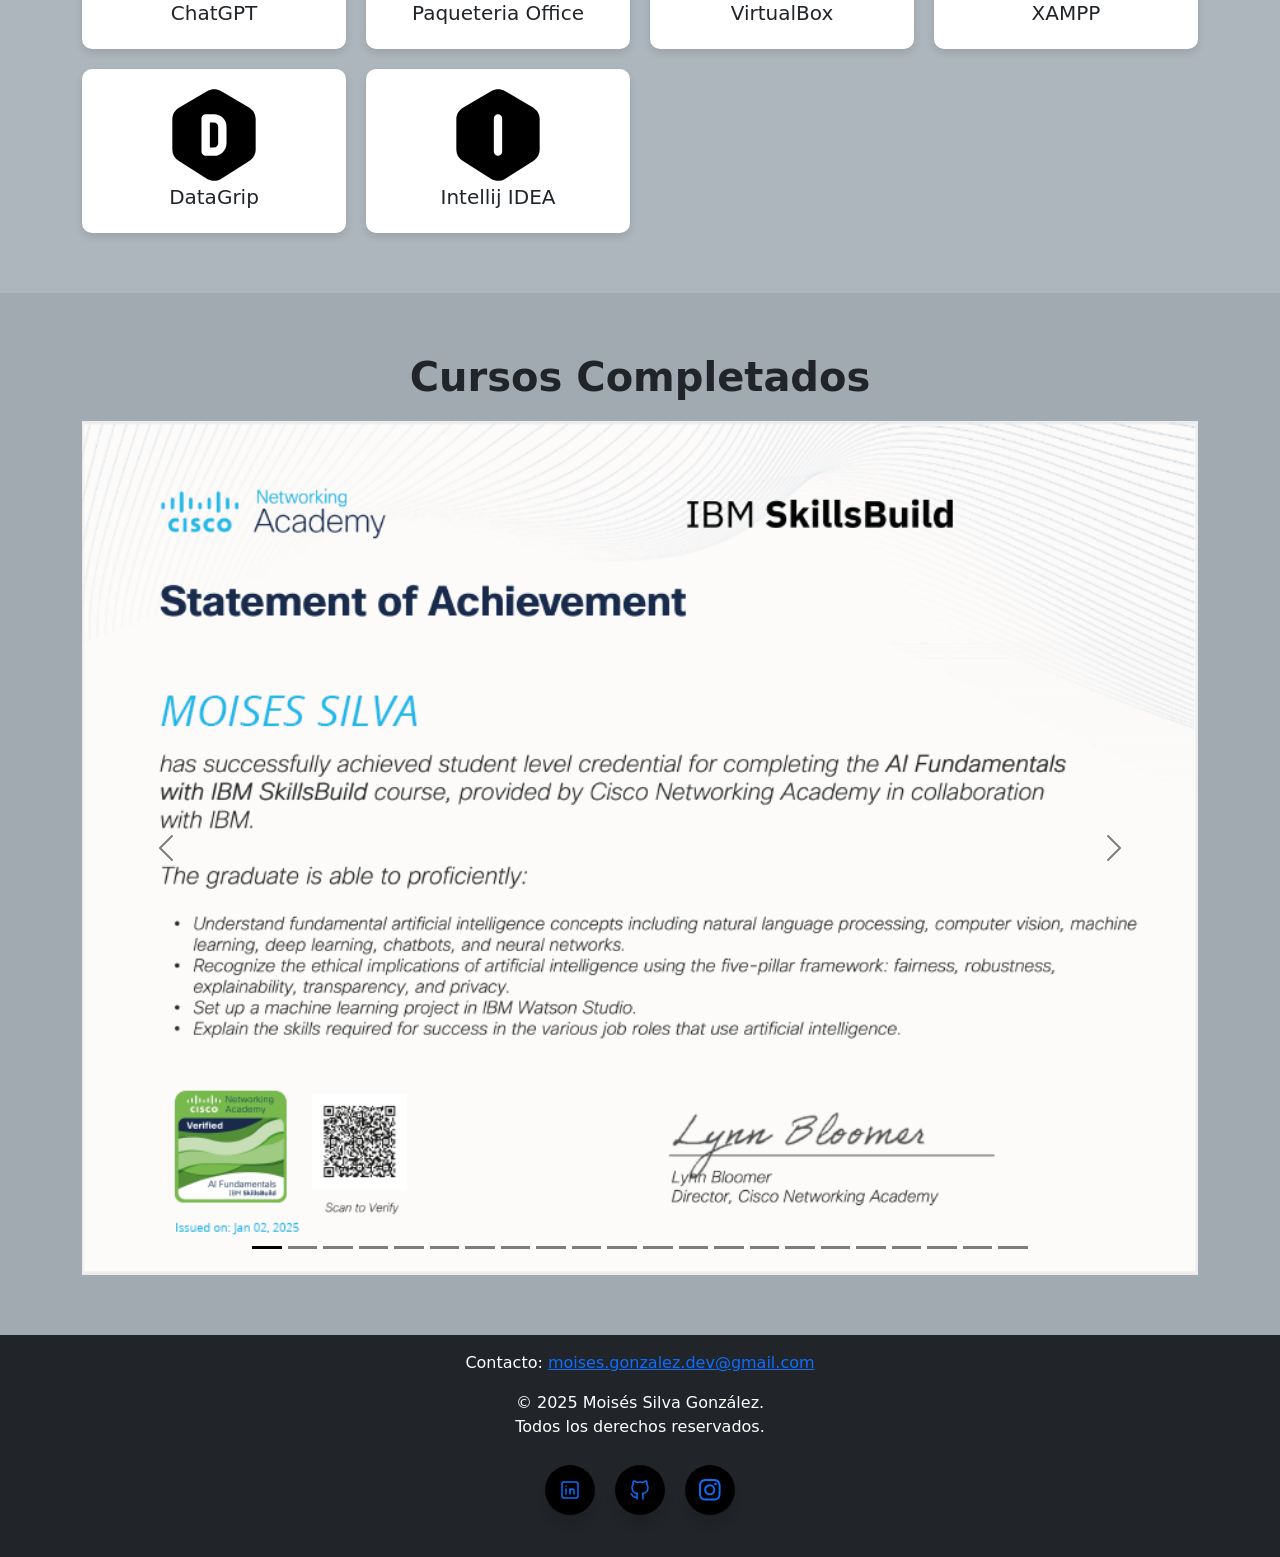
==== commit 4e189184: "Update Dev_Portafolio.html" ====
--- a/Dev_Portafolio.html
+++ b/Dev_Portafolio.html
@@ -275,7 +275,7 @@
                         </div>
                         <div class="card-body">
                             <h1 class="card-text">
-                                Desarrollo de prototipos y programación del Sistema Web Express Rock Band: estructuración, diseño y codificación en PHP y MYSQL para gestionar y optimizar funcionalidades clave del sistema.                            </h1>
+                                Desarrollo de prototipos y programación del Sistema Web Express Rock Band: colaboré en el diseño estructural y programaciòn en PHP y MYSQL para gestionar y optimizar funcionalidades clave del sistema.                            </h1>
                         </div>
                         <ul class="list-group list-group-flush">
                             <li class="list-group-item">
@@ -308,7 +308,7 @@
                         </div>
                         <div class="card-body">
                             <h1 class="card-text">
-                                Desarrollo del Sistema Integral para Casas de Retiro de Adultos Mayores: creación de prototipos, diseño estructural y programación en PHP y MYSQL. Implementación de respaldos de base de datos y generación de reportes para optimizar la gestión.
+                                Desarrollo del Sistema Integral para Casas de Retiro de Adultos Mayores: colaboré en los prototipos, diseño estructural y programación en PHP y MYSQL. Implementación de respaldos de base de datos y generación de reportes para optimizar la gestión.
                             </h1>
                         </div>
                         <ul class="list-group list-group-flush">
--- a/css/seccion_experiencia.css
+++ b/css/seccion_experiencia.css
@@ -93,4 +93,4 @@
 .card:hover .list-group-item {
     color: white;
     background-color: transparent; /* Fondo transparente para que no interfiera con el gradiente */
-}+}
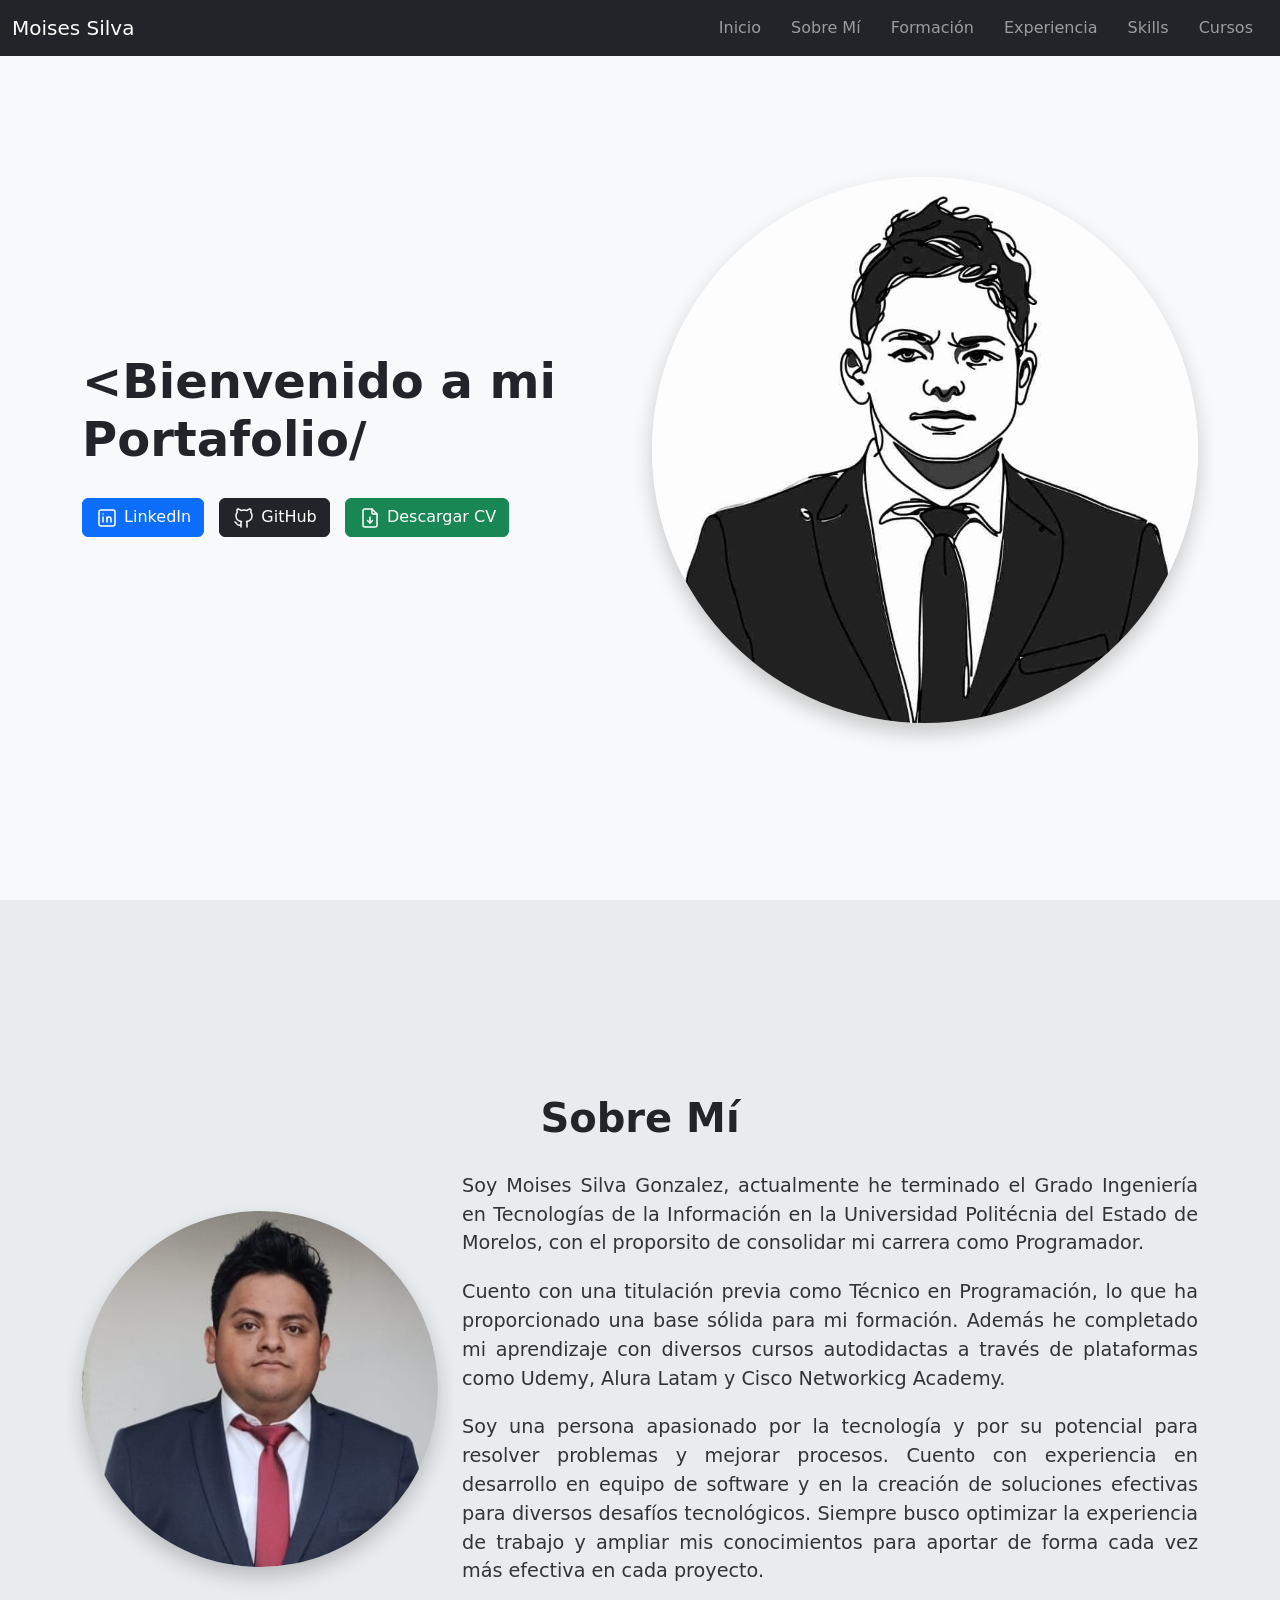
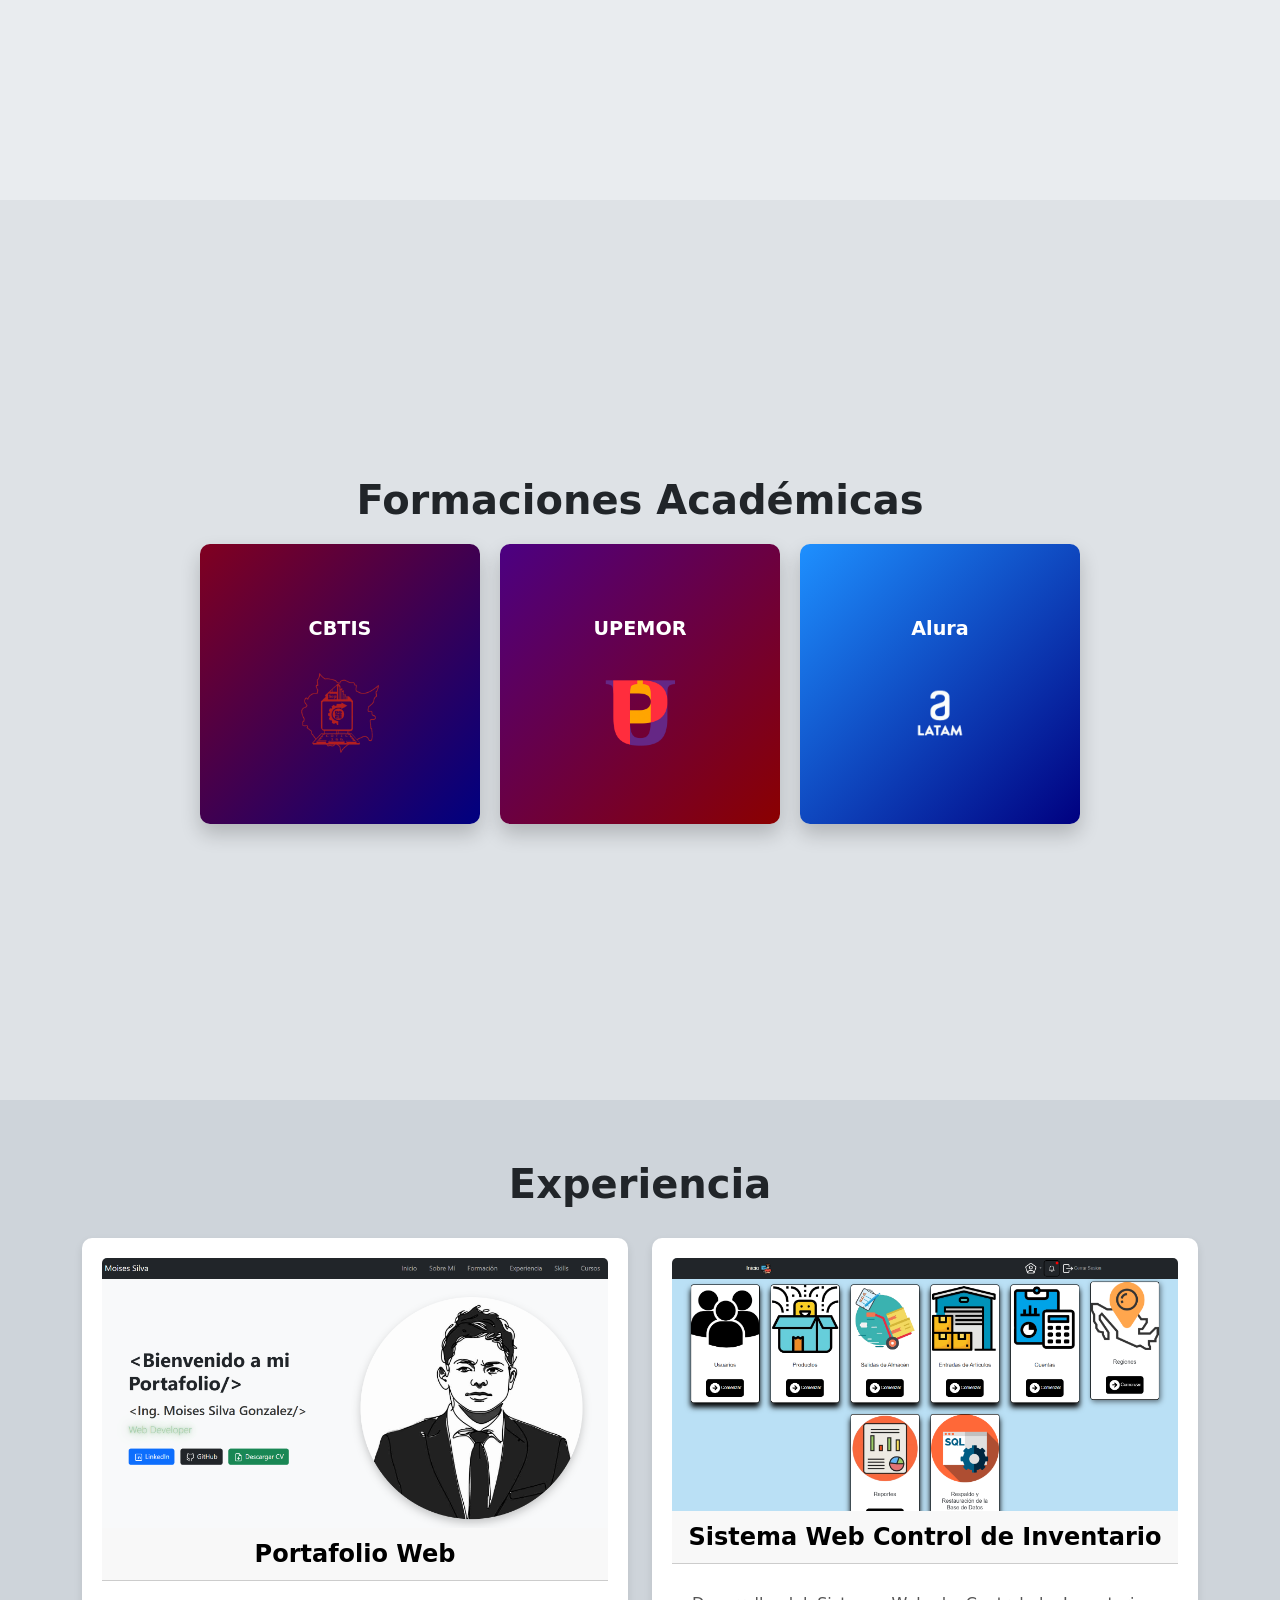
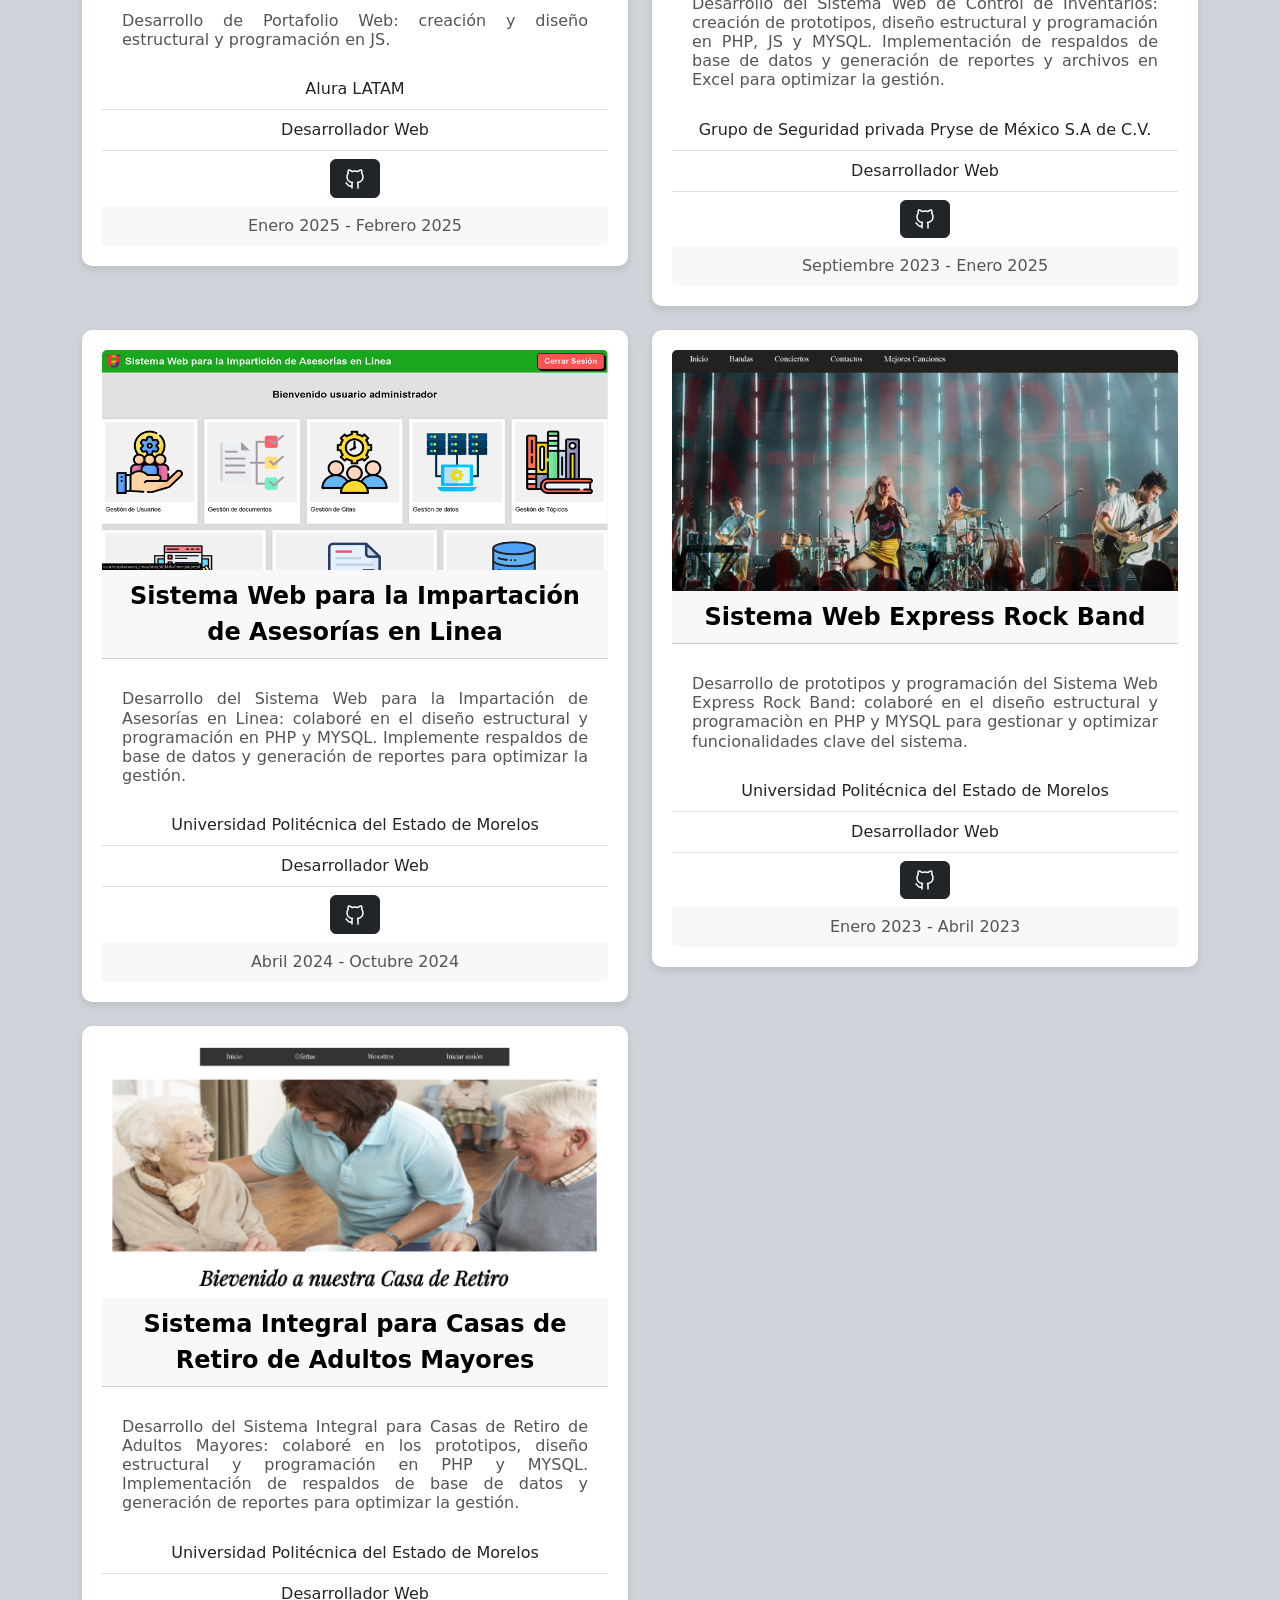
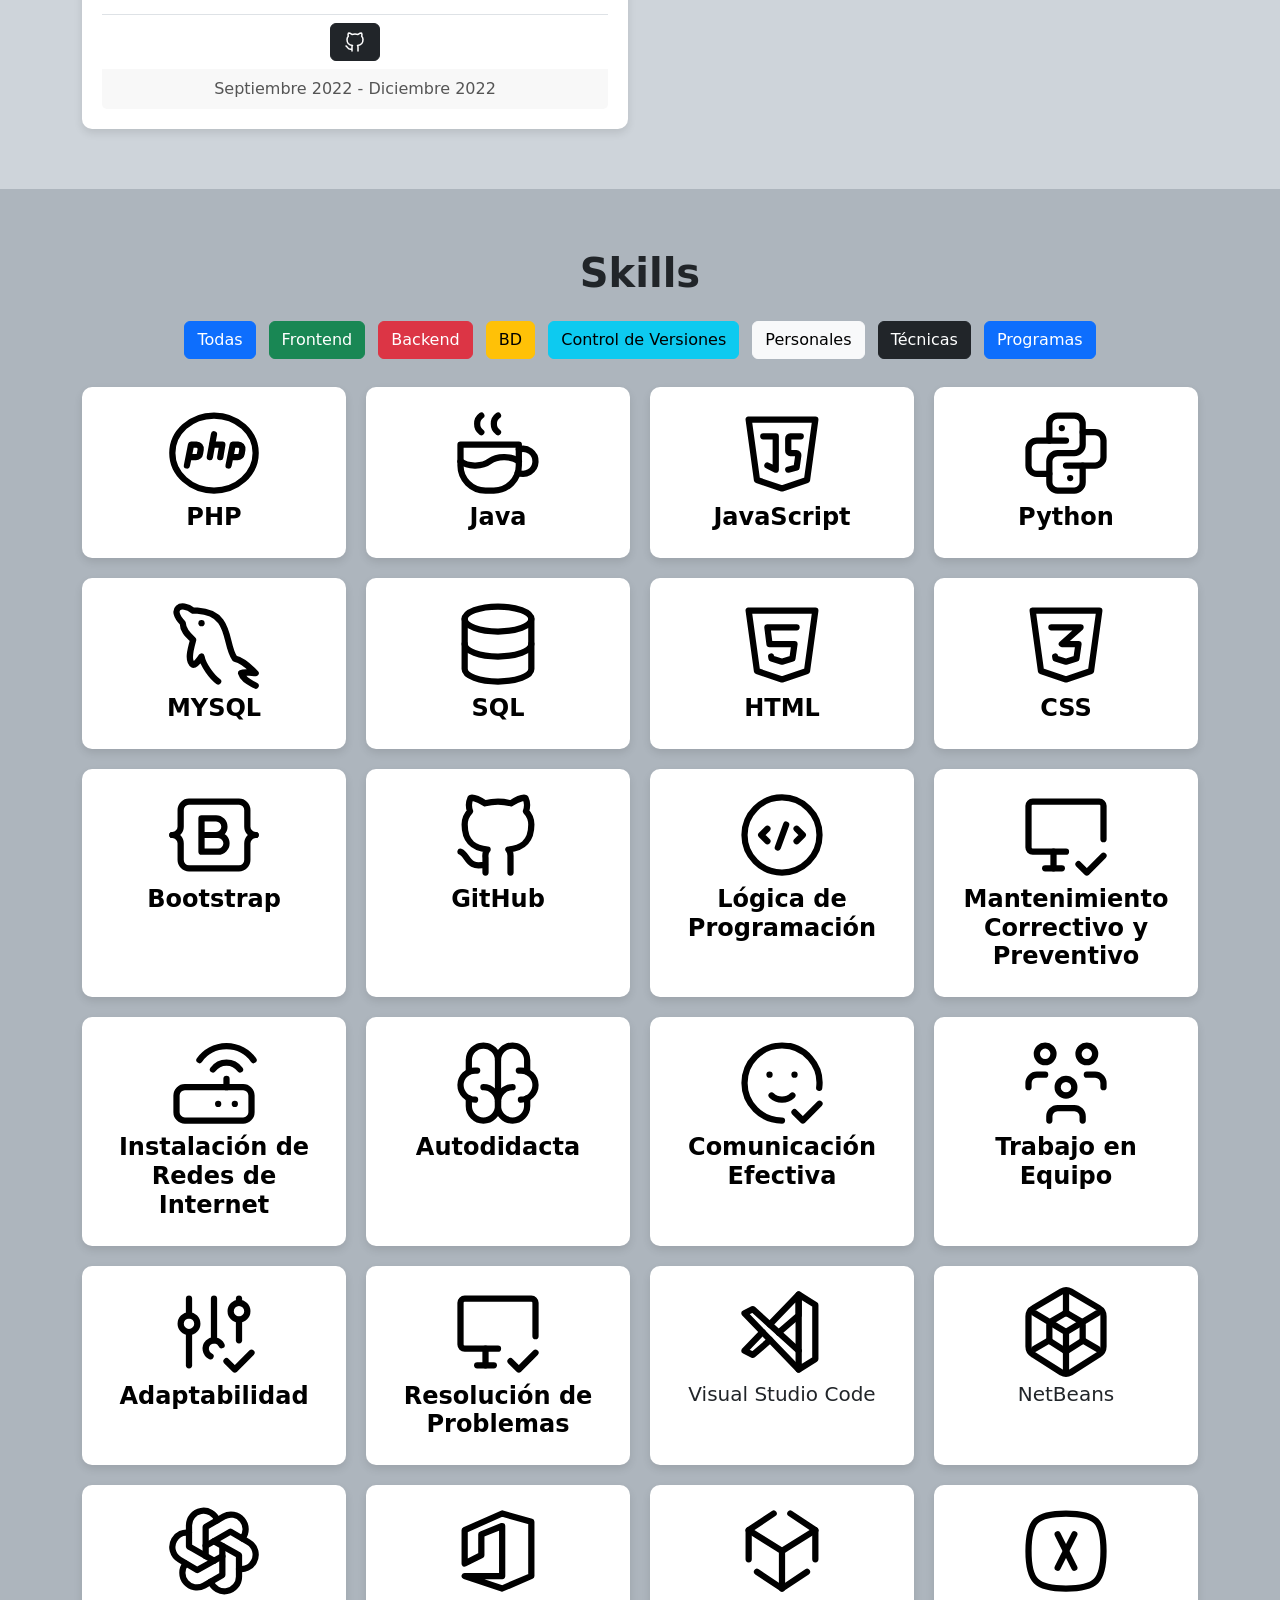
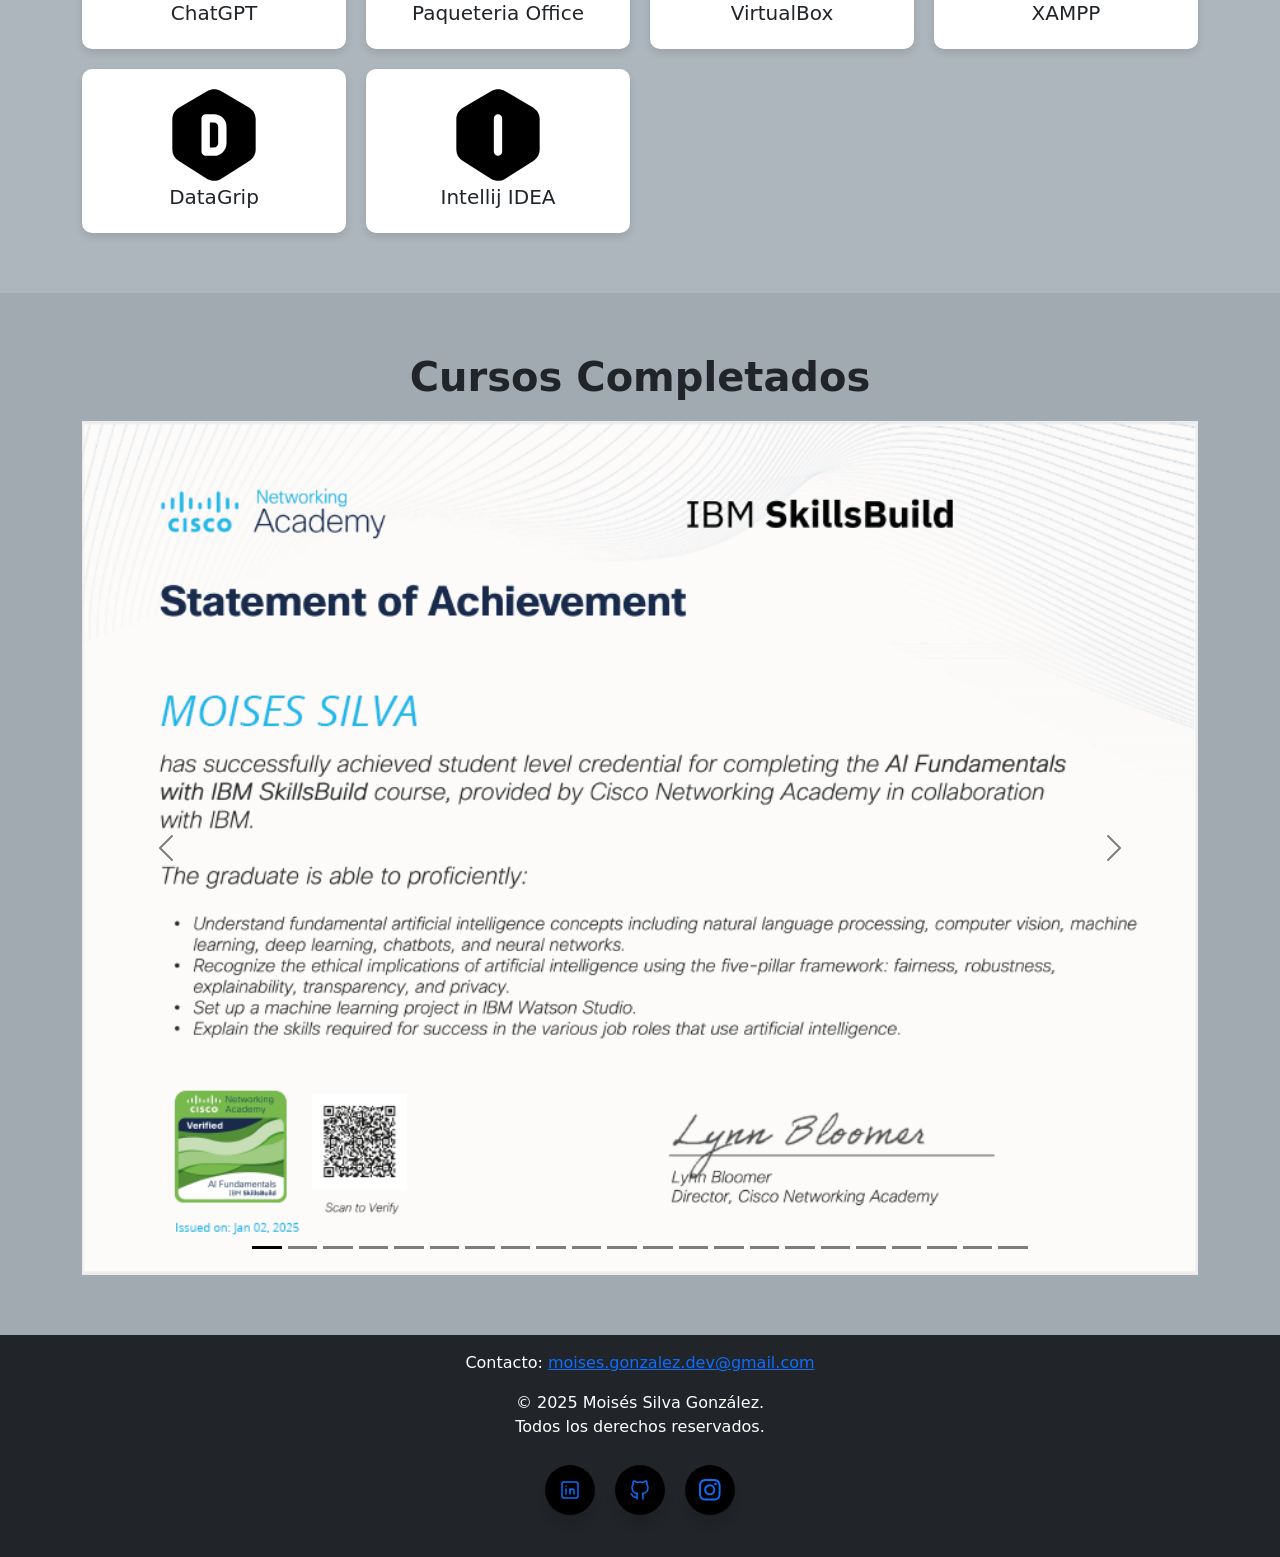
==== commit 591992da: "Update Dev_Portafolio.html" ====
--- a/Dev_Portafolio.html
+++ b/Dev_Portafolio.html
@@ -100,7 +100,7 @@
                 </div>
                 <!-- Columna derecha: Información -->
                 <div class="col-md-8">
-                    <p>Soy Moises Silva Gonzalez, actualmente her terminado el Grado Ingeniería en Tecnologías de la Información en la Universidad Politécnia del Estado de Morelos, con el proporsito de consolidar mi carrera como Programador.</p>
+                    <p>Soy Moises Silva Gonzalez, actualmente he terminado el Grado Ingeniería en Tecnologías de la Información en la Universidad Politécnia del Estado de Morelos, con el proporsito de consolidar mi carrera como Programador.</p>
                     <p>Cuento con una titulación previa como Técnico en Programación, lo que ha proporcionado una base sólida para mi formación. Además he completado mi aprendizaje con diversos cursos autodidactas a través de plataformas como Udemy, Alura Latam y Cisco Networkicg Academy.</p>
                     <p>Soy una persona apasionado por la tecnología y por su potencial para resolver problemas y mejorar procesos. Cuento con experiencia en desarrollo en equipo de software y en la creación de soluciones efectivas para diversos desafíos tecnológicos. Siempre busco optimizar la experiencia de trabajo y ampliar mis conocimientos para aportar de forma cada vez más efectiva en cada proyecto.</p>
                 </div>
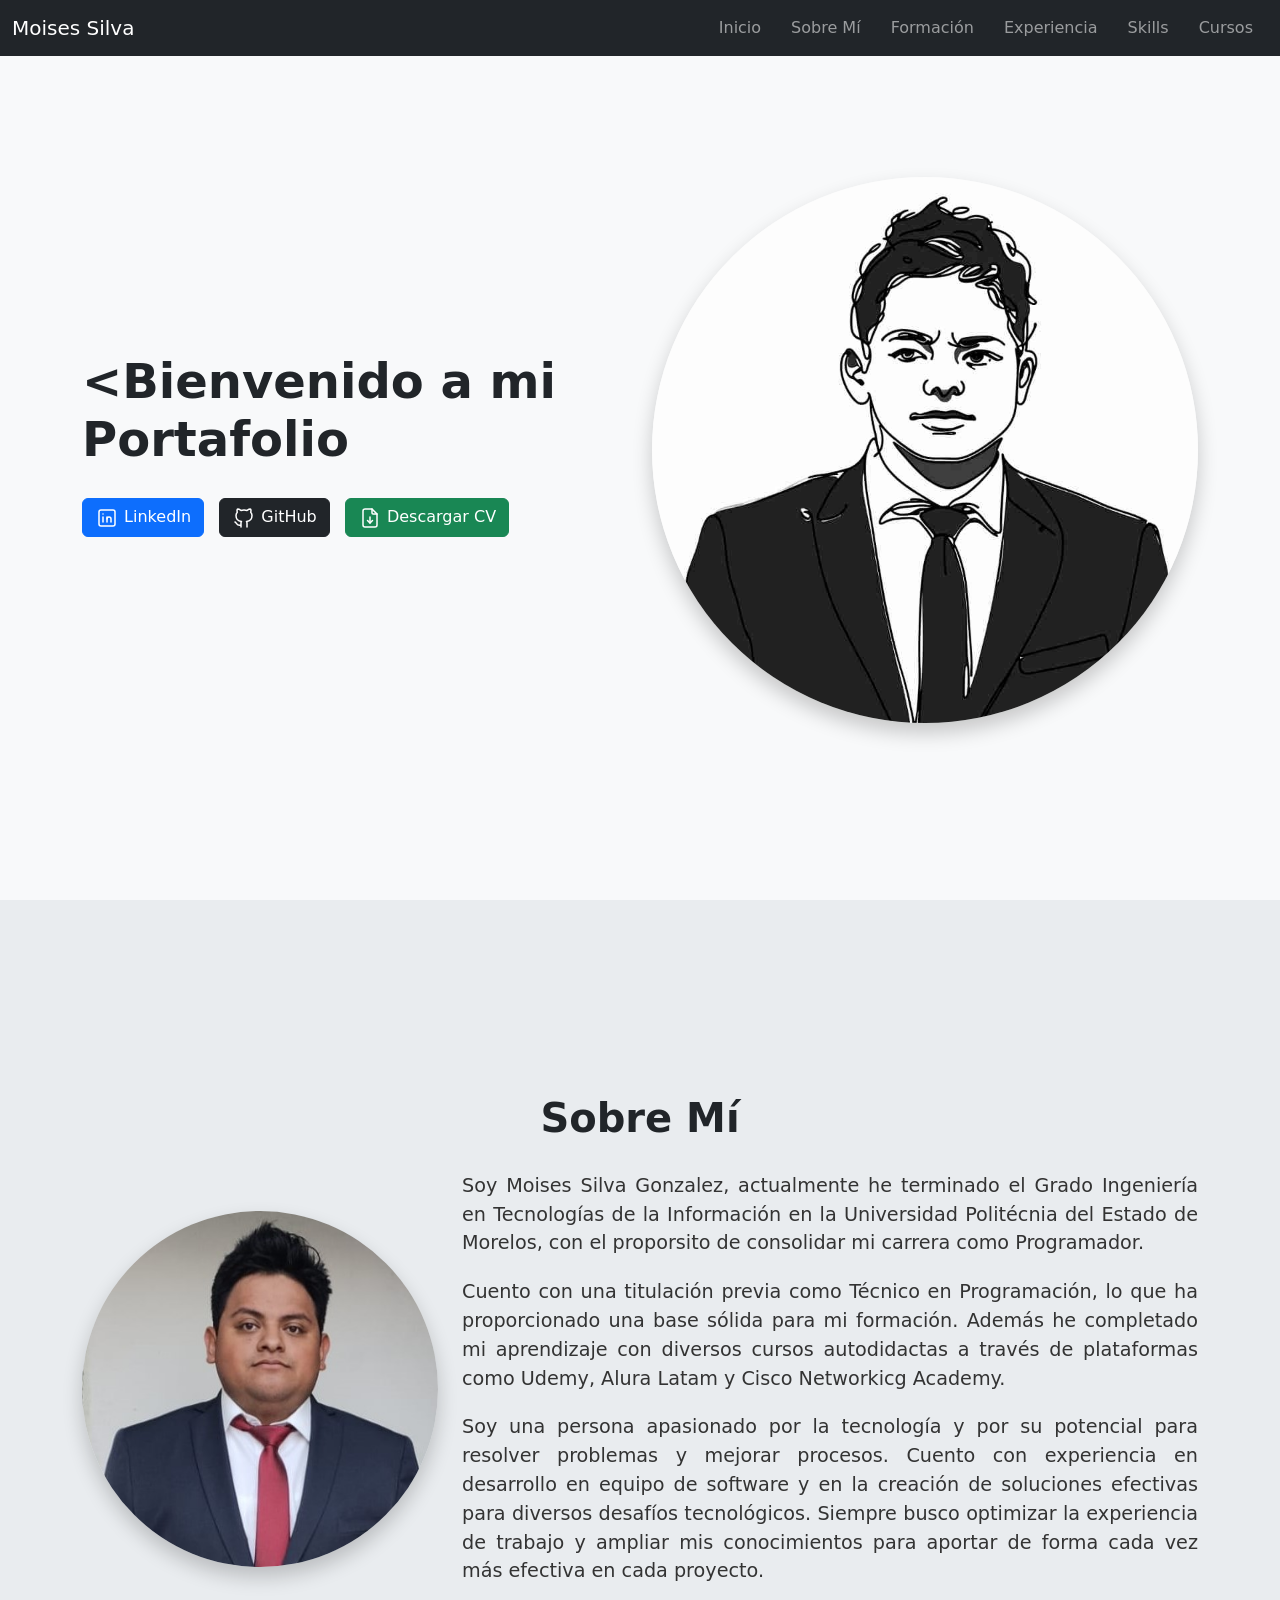
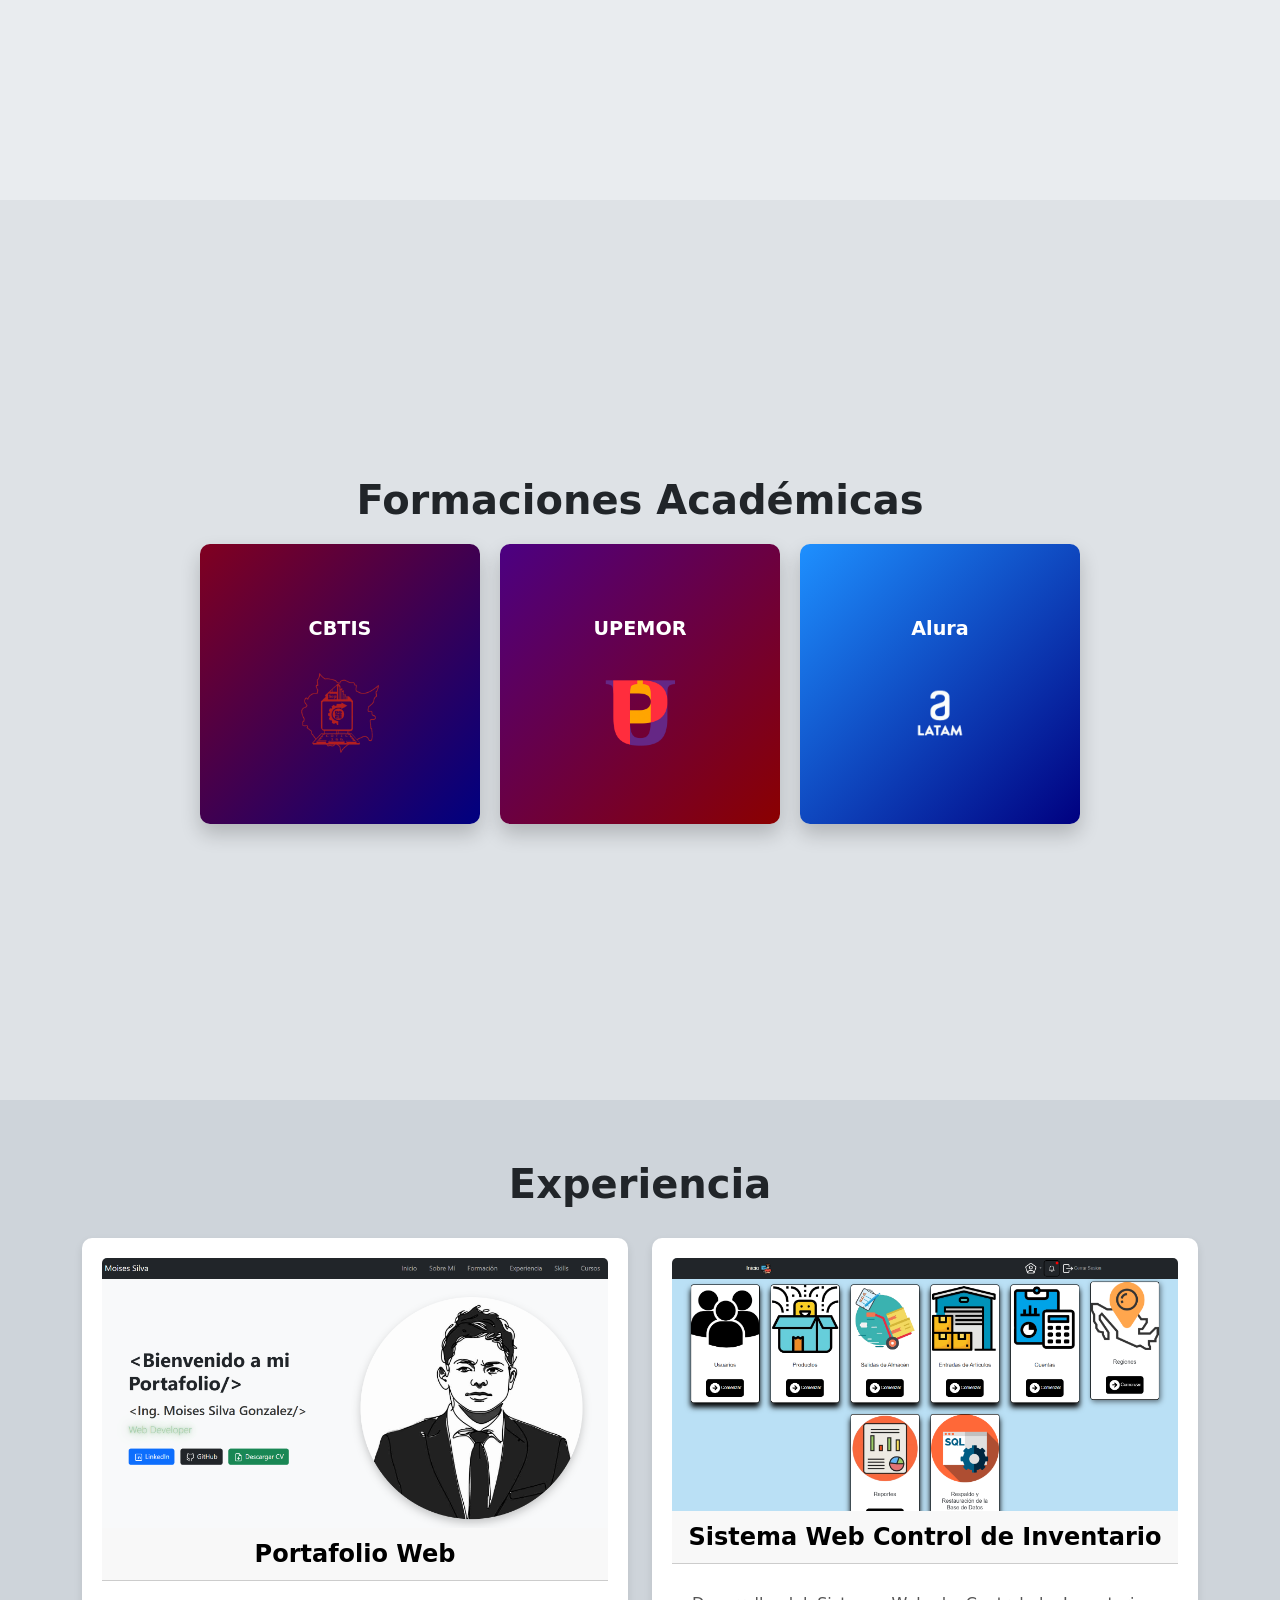
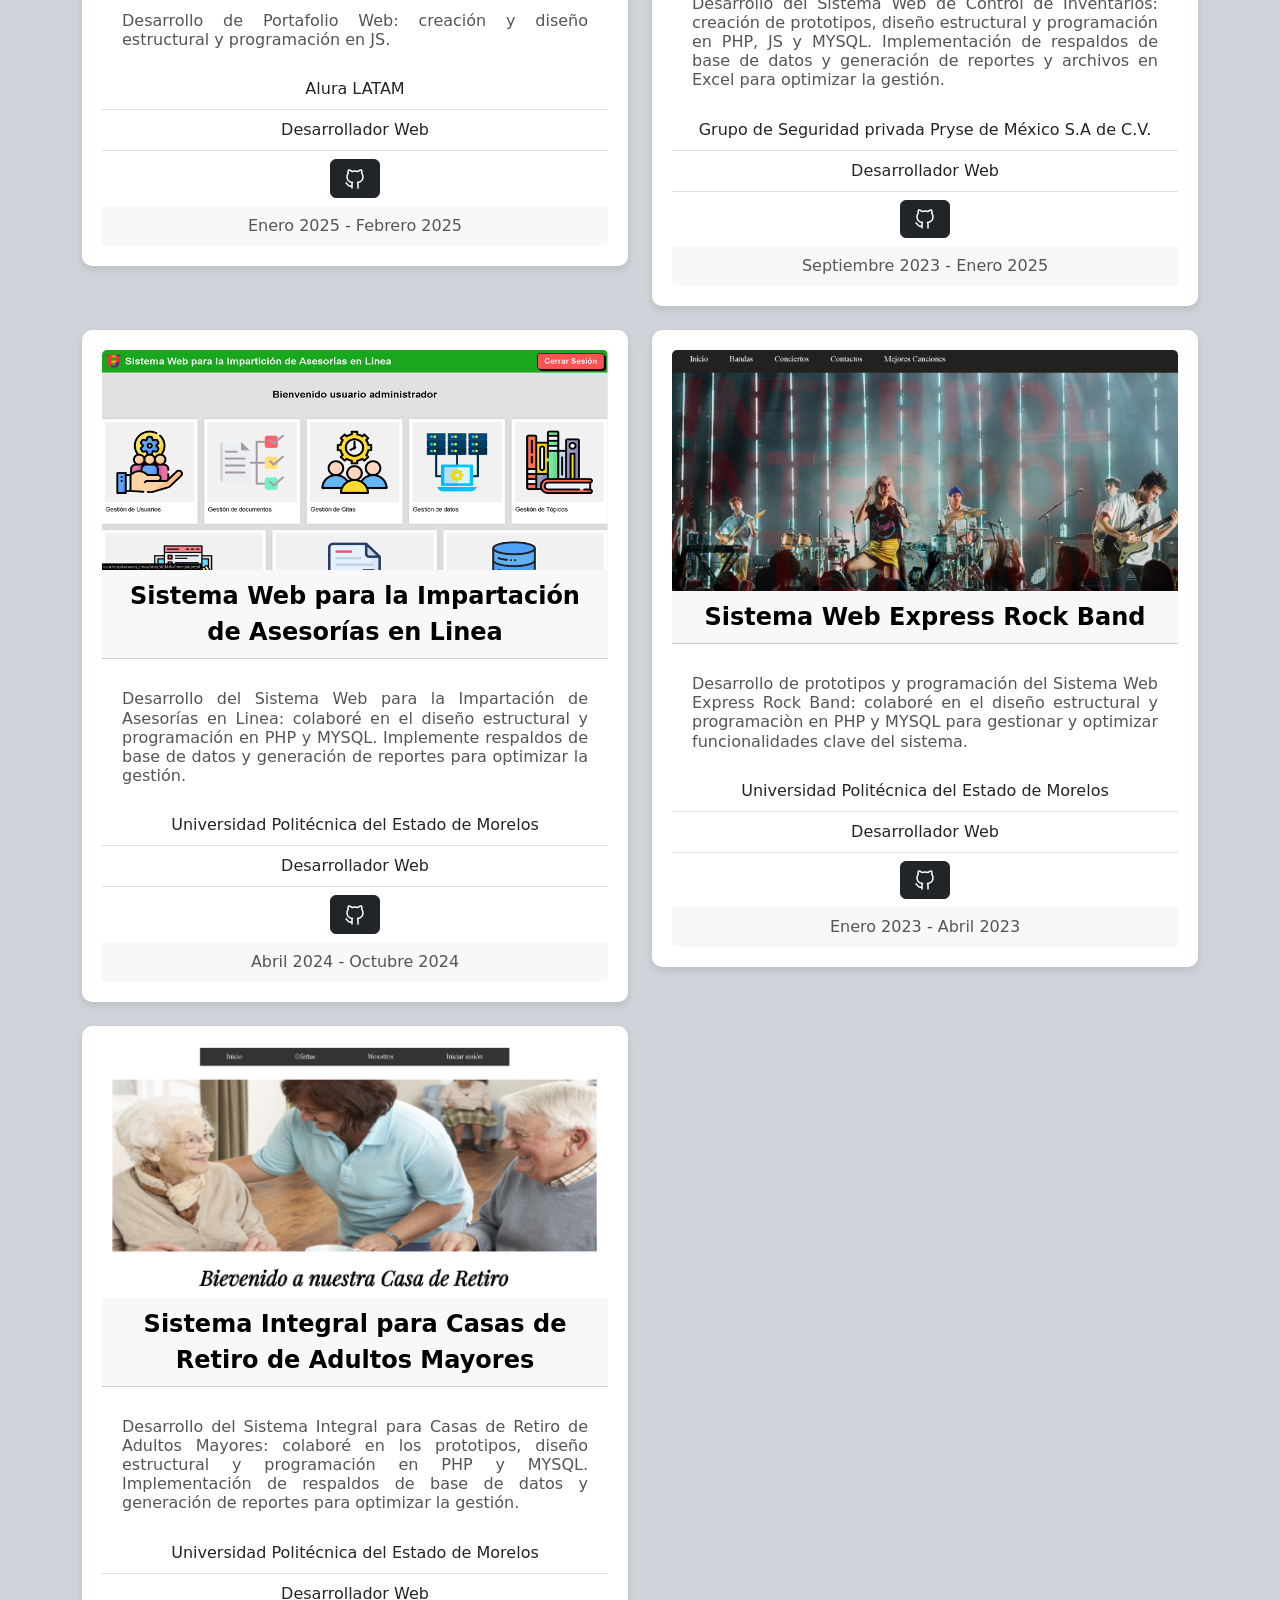
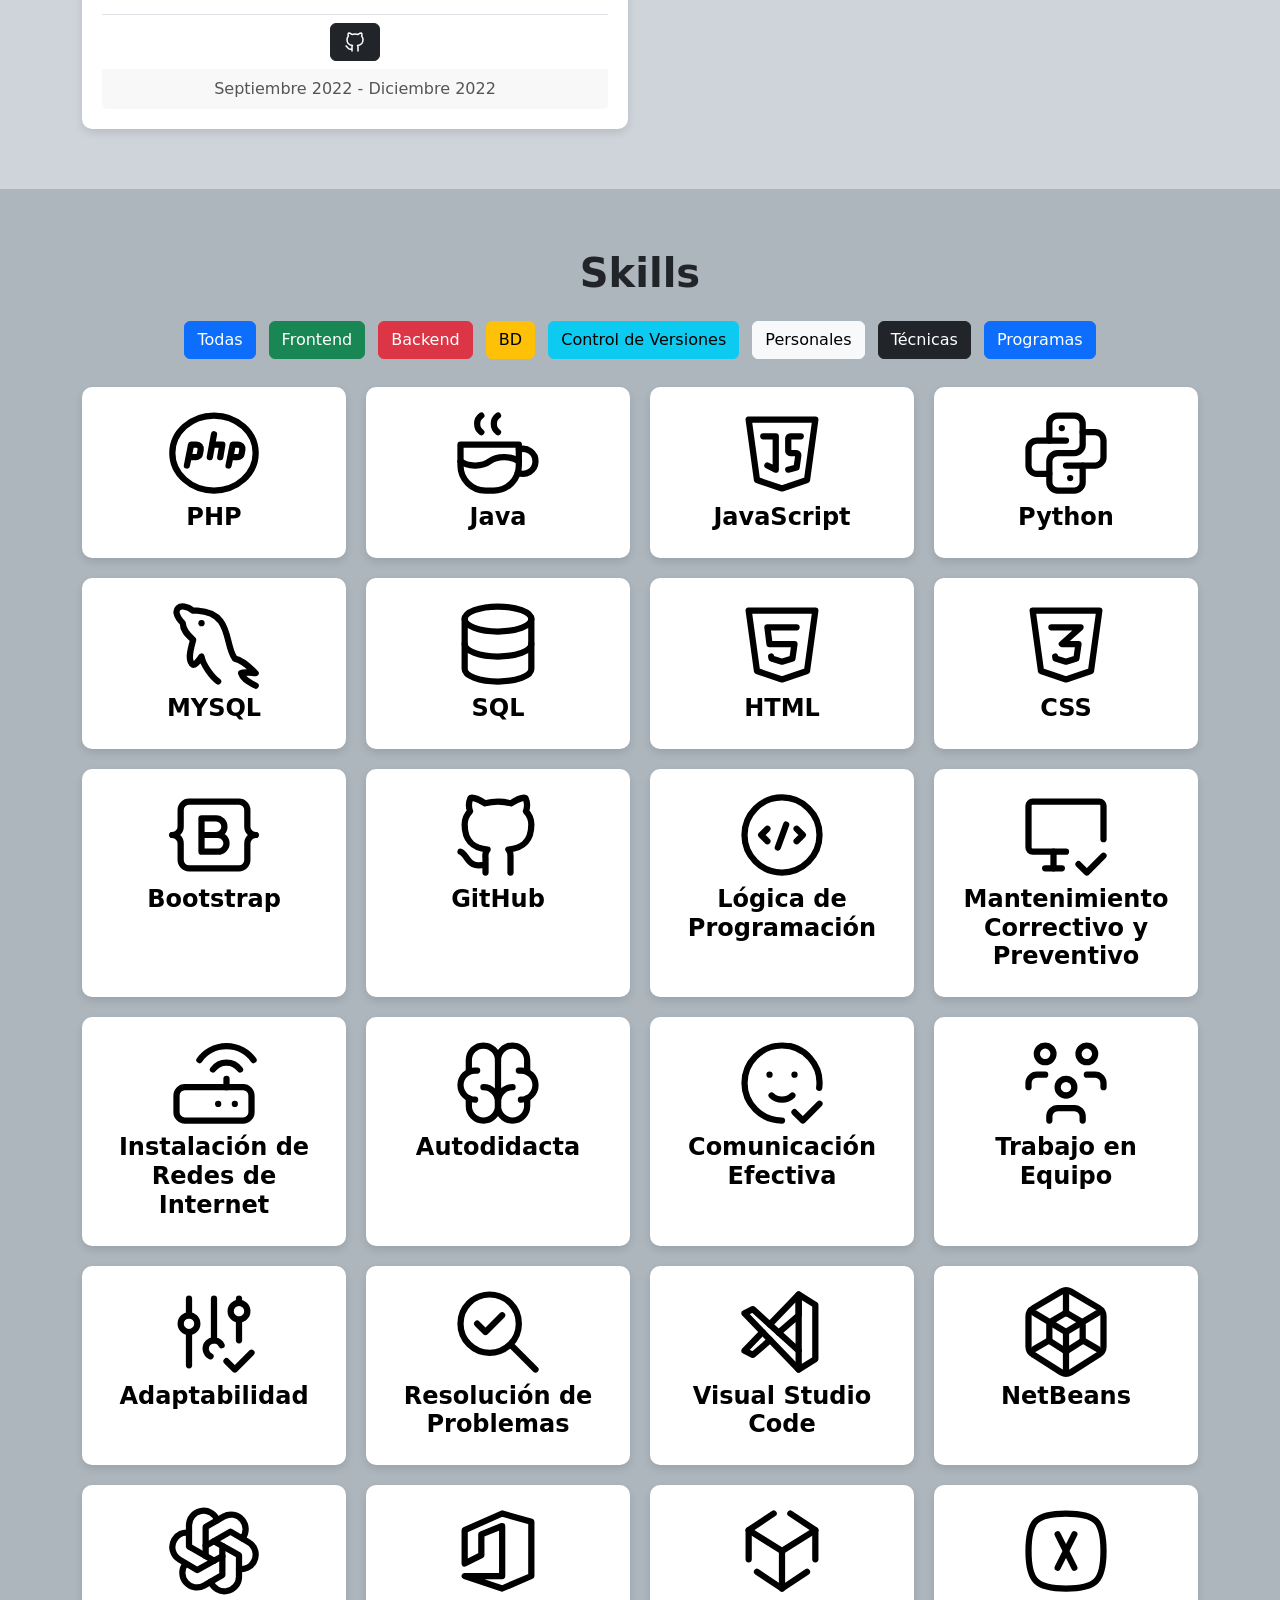
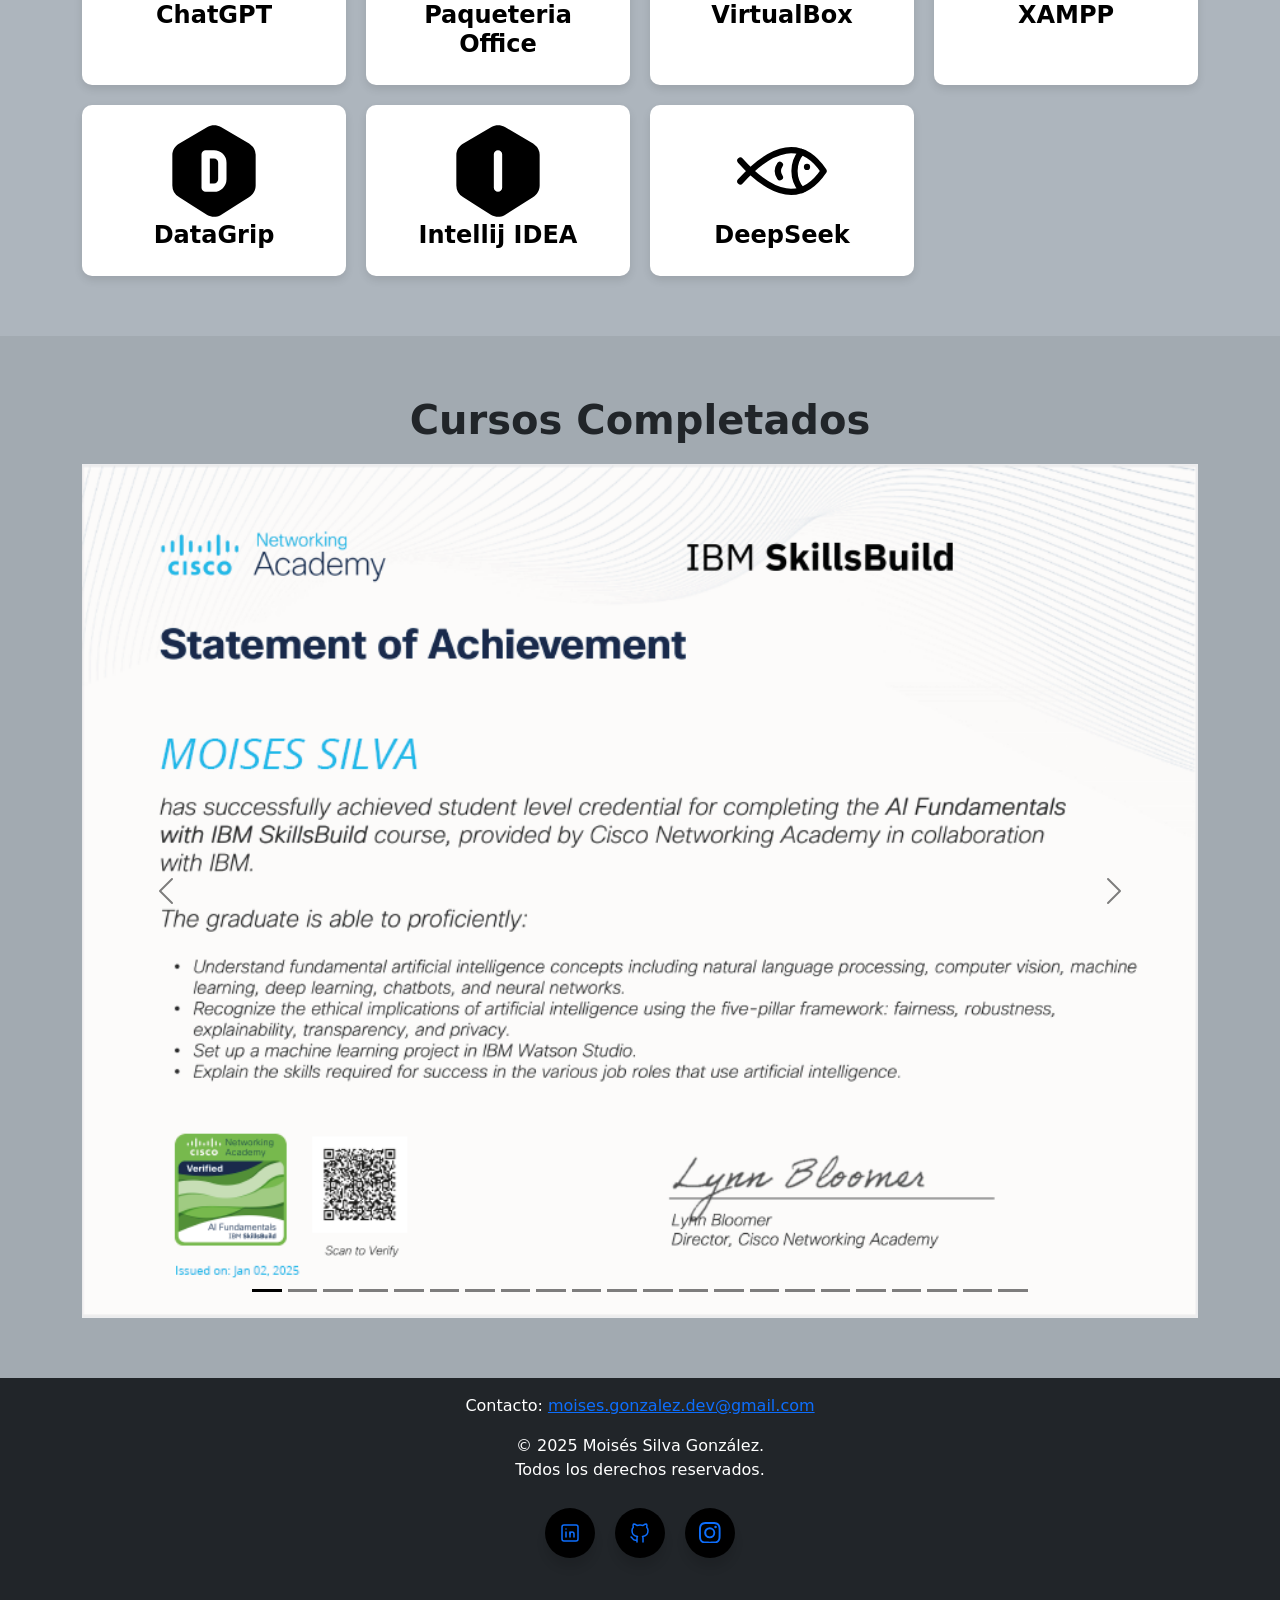
==== commit 4b4b208f: "Update Dev_Portafolio.html" ====
--- a/Dev_Portafolio.html
+++ b/Dev_Portafolio.html
@@ -4,6 +4,8 @@
     <meta charset="UTF-8">
     <meta name="viewport" content="width=device-width, initial-scale=1.0">
     <title>Sitio Web</title>
+    <link rel="shortcut icon" href="img/principal.jpg"/>
+
     <!-- Bootstrap 5.3.0 CSS -->
     <link href="https://cdn.jsdelivr.net/npm/bootstrap@5.3.0/dist/css/bootstrap.min.css" rel="stylesheet">
 
@@ -562,10 +564,9 @@
                 <div class="card p-3" data-category="personal" data-color="#093F3F">
                     <center>
                         <svg xmlns="http://www.w3.org/2000/svg" viewBox="0 0 24 24" fill="none" stroke="currentColor" stroke-linecap="round" stroke-linejoin="round" width="100" height="100" stroke-width="1.5">
-                            <path d="M12 16h-8a1 1 0 0 1 -1 -1v-10a1 1 0 0 1 1 -1h16a1 1 0 0 1 1 1v8"></path>
-                            <path d="M15 19l2 2l4 -4"></path>
-                            <path d="M7 20h4"></path>
-                            <path d="M9 16v4"></path>
+                            <path d="M10 10m-7 0a7 7 0 1 0 14 0a7 7 0 1 0 -14 0"></path>
+                            <path d="M21 21l-6 -6"></path>
+                            <path d="M7 10l2 2l4 -4"></path>
                         </svg>
                         <h5 class="card-title">Resolución de Problemas</h5>
                     </center>
@@ -578,7 +579,7 @@
                             <path d="M9.165 13.903l-4.165 3.597l-2 -1l4.333 -4.5m1.735 -1.802l6.932 -7.198v5l-4.795 4.141"></path>
                             <path d="M16 16.5l-11 -10l-2 1l13 13.5"></path>
                         </svg>
-                        <h5 class="card-litle">Visual Studio Code</h5>
+                        <h5 class="card-title">Visual Studio Code</h5>
                     </center>
                 </div>
                 <!-- Tarjeta 20: Programa -->
@@ -593,7 +594,7 @@
                             <path d="M19.5 16l-3.5 -2"></path>
                             <path d="M8 14l-3.5 2"></path>
                         </svg>
-                        <h5 class="card-litle">NetBeans</h5>
+                        <h5 class="card-title">NetBeans</h5>
                     </center>
                 </div>
                 <!-- Tarjeta 21: Programa -->
@@ -607,7 +608,7 @@
                             <path d="M18.786 8.986a3.501 3.501 0 0 0 -4.446 -5.266l-4.34 2.534v6.946"></path>
                             <path d="M18 16.302c1.391 .236 2.787 -.395 3.534 -1.689a3.474 3.474 0 0 0 -1.271 -4.745l-4.308 -2.514l-5.955 3.42"></path>
                         </svg>
-                        <h5 class="card-litle">ChatGPT</h5>
+                        <h5 class="card-title">ChatGPT</h5>
                     </center>
                 </div>
                 <!-- Tarjeta 22: Programa -->
@@ -616,7 +617,7 @@
                         <svg xmlns="http://www.w3.org/2000/svg" viewBox="0 0 24 24" fill="none" stroke="currentColor" stroke-linecap="round" stroke-linejoin="round" width="100" height="100" stroke-width="1.5">
                             <path d="M4 18h9v-12l-5 2v5l-4 2v-8l9 -4l7 2v13l-7 3z"></path>
                         </svg>
-                        <h5 class="card-litle">Paqueteria Office</h5>
+                        <h5 class="card-title">Paqueteria Office</h5>
                     </center>
                 </div>
                 <!-- Tarjeta 23: Programa -->
@@ -629,7 +630,7 @@
                             <path d="M4 7l8 5v9"></path>
                             <path d="M20 7l-8 5"></path>
                         </svg>
-                        <h5 class="card-litle">VirtualBox</h5>
+                        <h5 class="card-title">VirtualBox</h5>
                     </center>
                 </div>
                 <!-- Tarjeta 24: Programa -->
@@ -640,7 +641,7 @@
                             <path d="M10 16l4 -8"></path>
                             <path d="M12 3c7.2 0 9 1.8 9 9s-1.8 9 -9 9s-9 -1.8 -9 -9s1.8 -9 9 -9z"></path>
                         </svg>
-                        <h5 class="card-litle">XAMPP</h5>
+                        <h5 class="card-title">XAMPP</h5>
                     </center>
                 </div>
                 <!-- Tarjeta 25: Programa -->
@@ -649,18 +650,31 @@
                         <svg xmlns="http://www.w3.org/2000/svg" viewBox="0 0 24 24" fill="currentColor" width="100" height="100">
                             <path d="M13.666 1.429l6.75 3.98l.096 .063l.093 .078l.106 .074a3.22 3.22 0 0 1 1.284 2.39l.005 .204v7.284c0 1.175 -.643 2.256 -1.623 2.793l-6.804 4.302c-.98 .538 -2.166 .538 -3.2 -.032l-6.695 -4.237a3.23 3.23 0 0 1 -1.678 -2.826v-7.285c0 -1.106 .57 -2.128 1.476 -2.705l6.95 -4.098c1 -.552 2.214 -.552 3.24 .015m-1.666 5.571h-2a1 1 0 0 0 -1 1v8a1 1 0 0 0 1 1h2a3 3 0 0 0 3 -3v-4a3 3 0 0 0 -3 -3m0 2a1 1 0 0 1 1 1v4a1 1 0 0 1 -1 1h-1v-6z"></path>
                         </svg>
-                        <h5 class="card-litle">DataGrip</h5>
-                    </center>
-                </div>
-                <!-- Tarjeta 65: Programa -->
+                        <h5 class="card-title">DataGrip</h5>
+                    </center>
+                </div>
+                <!-- Tarjeta 26: Programa -->
                 <div class="card p-3" data-category="programs" data-color="#ff00ff">
                     <center>
                         <svg xmlns="http://www.w3.org/2000/svg" viewBox="0 0 24 24" fill="currentColor" width="100" height="100">
                             <path d="M13.666 1.429l6.75 3.98l.096 .063l.093 .078l.106 .074a3.22 3.22 0 0 1 1.284 2.39l.005 .204v7.284c0 1.175 -.643 2.256 -1.623 2.793l-6.804 4.302c-.98 .538 -2.166 .538 -3.2 -.032l-6.695 -4.237a3.23 3.23 0 0 1 -1.678 -2.826v-7.285c0 -1.106 .57 -2.128 1.476 -2.705l6.95 -4.098c1 -.552 2.214 -.552 3.24 .015m-1.666 5.571a1 1 0 0 0 -1 1v8a1 1 0 0 0 2 0v-8a1 1 0 0 0 -1 -1"></path>
                         </svg>
-                        <h5 class="card-litle">Intellij IDEA</h5>
-                    </center>
-                </div>
+                        <h5 class="card-title">Intellij IDEA</h5>
+                    </center>
+                </div>
+                <!-- Tarjeta 27: Programa -->
+                <div class="card p-3" data-category="programs" data-color="#4e6cfc">
+                    <center>
+                        <svg xmlns="http://www.w3.org/2000/svg" viewBox="0 0 24 24" fill="none" stroke="currentColor" stroke-linecap="round" stroke-linejoin="round" width="100" height="100" stroke-width="1.5">
+                            <path d="M16.69 7.44a6.973 6.973 0 0 0 -1.69 4.56c0 1.747 .64 3.345 1.699 4.571"></path>
+                            <path d="M2 9.504c7.715 8.647 14.75 10.265 20 2.498c-5.25 -7.761 -12.285 -6.142 -20 2.504"></path>
+                            <path d="M18 11v.01"></path>
+                            <path d="M11.5 10.5c-.667 1 -.667 2 0 3"></path>
+                        </svg>
+                        <h5 class="card-title">DeepSeek</h5>
+                    </center>
+                </div>
+            </div>
         </div>
     </section>
 
